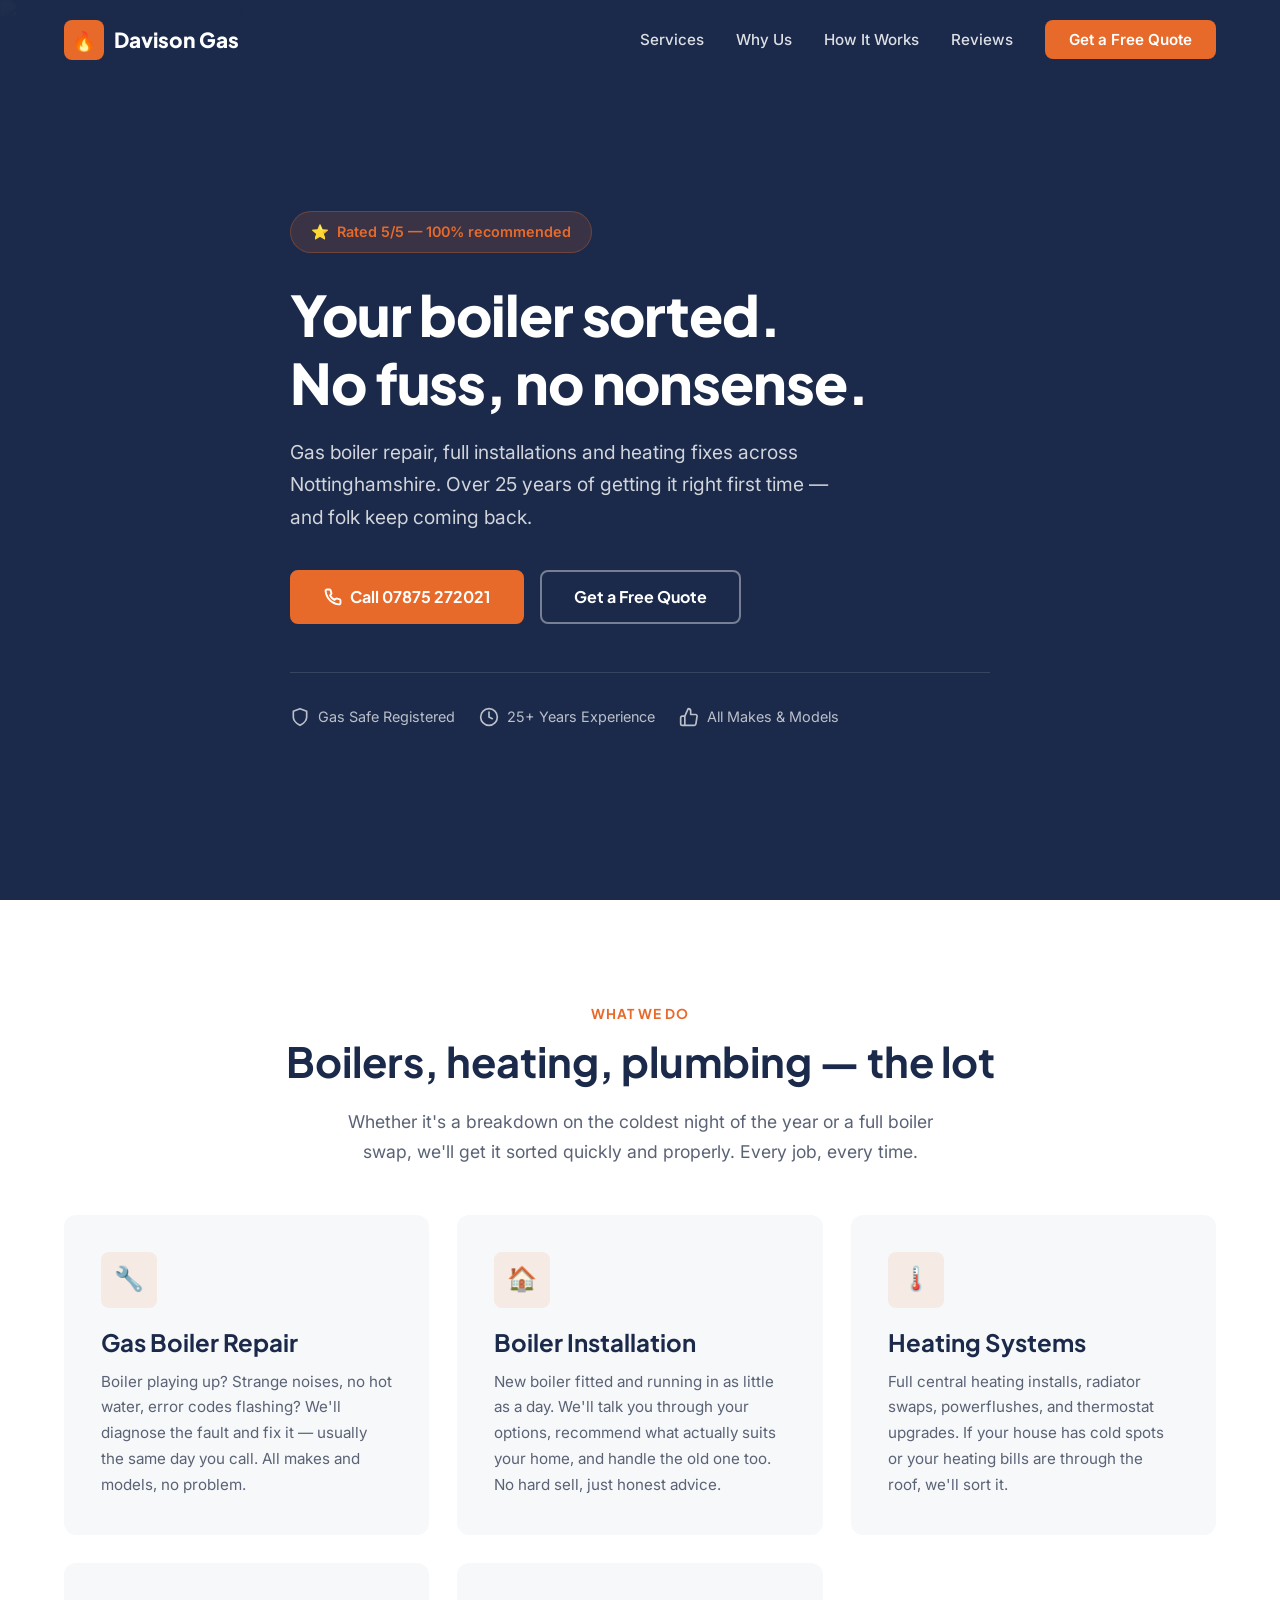
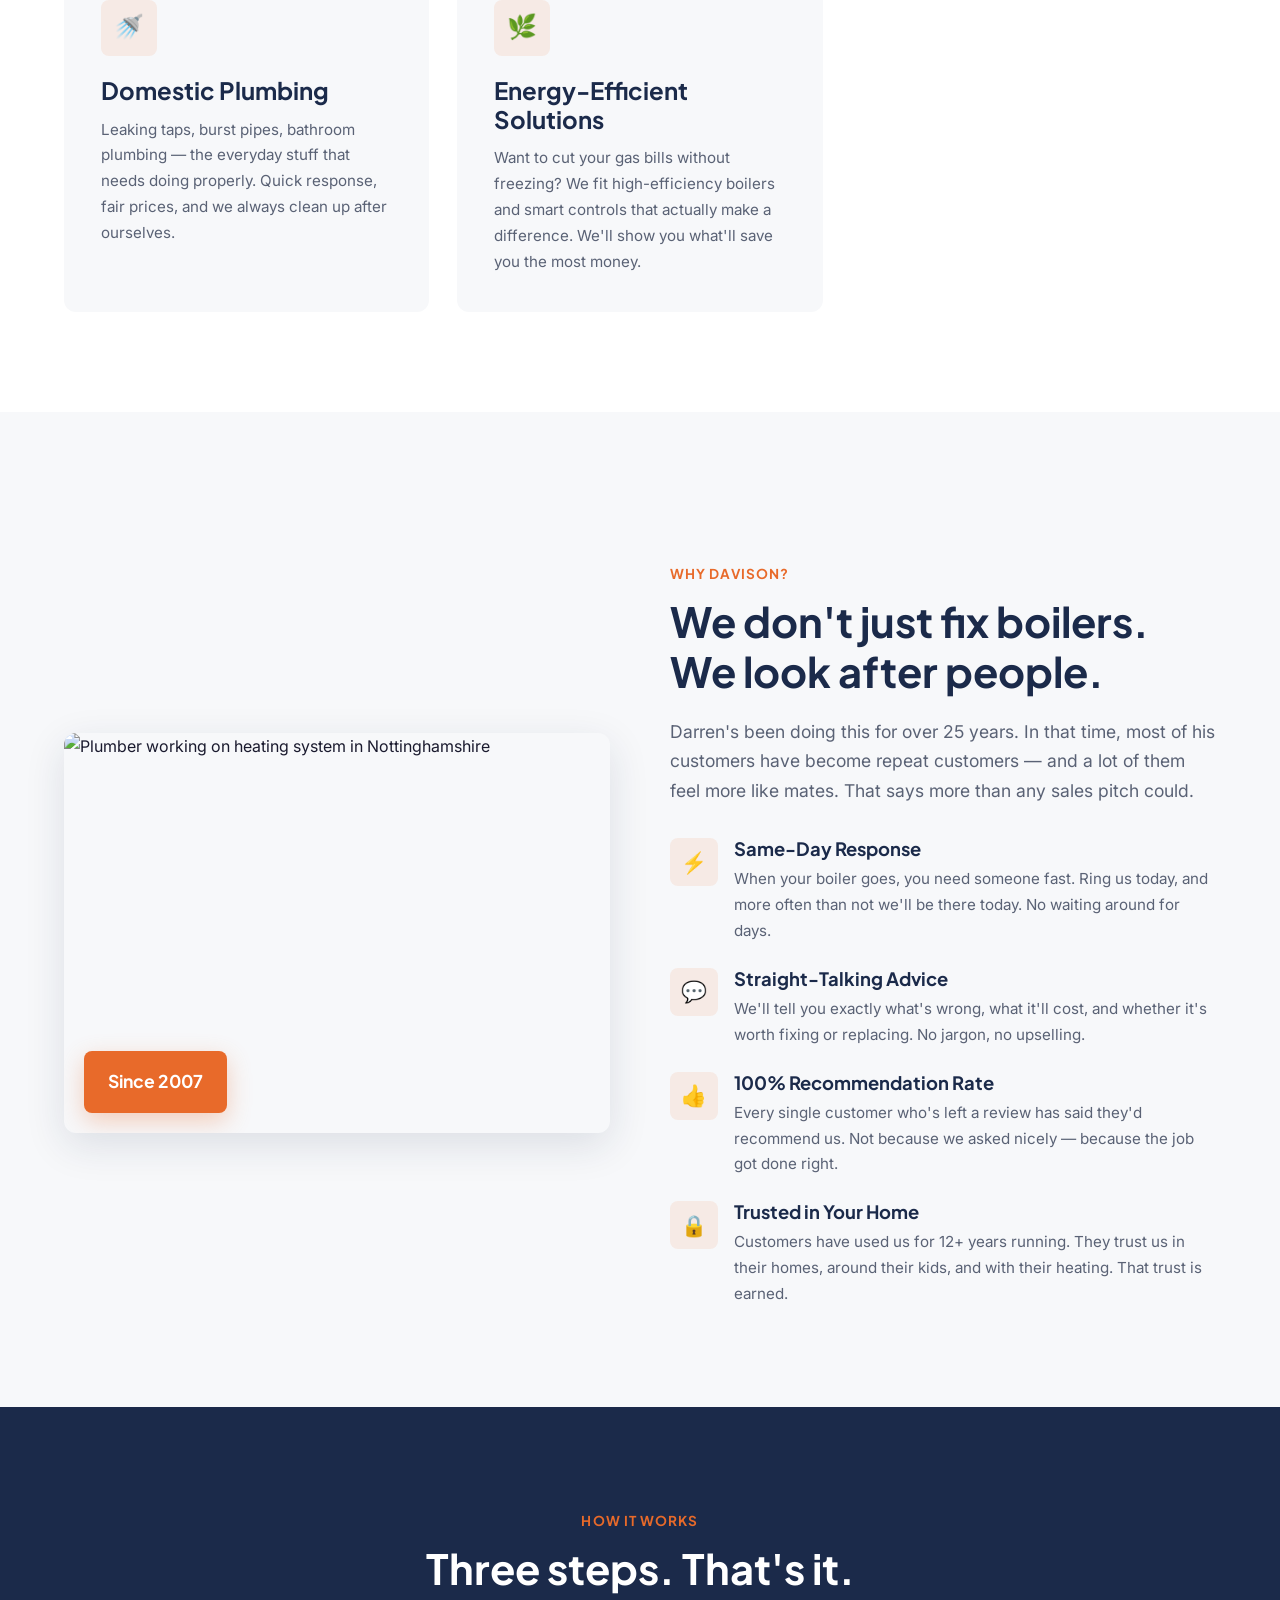
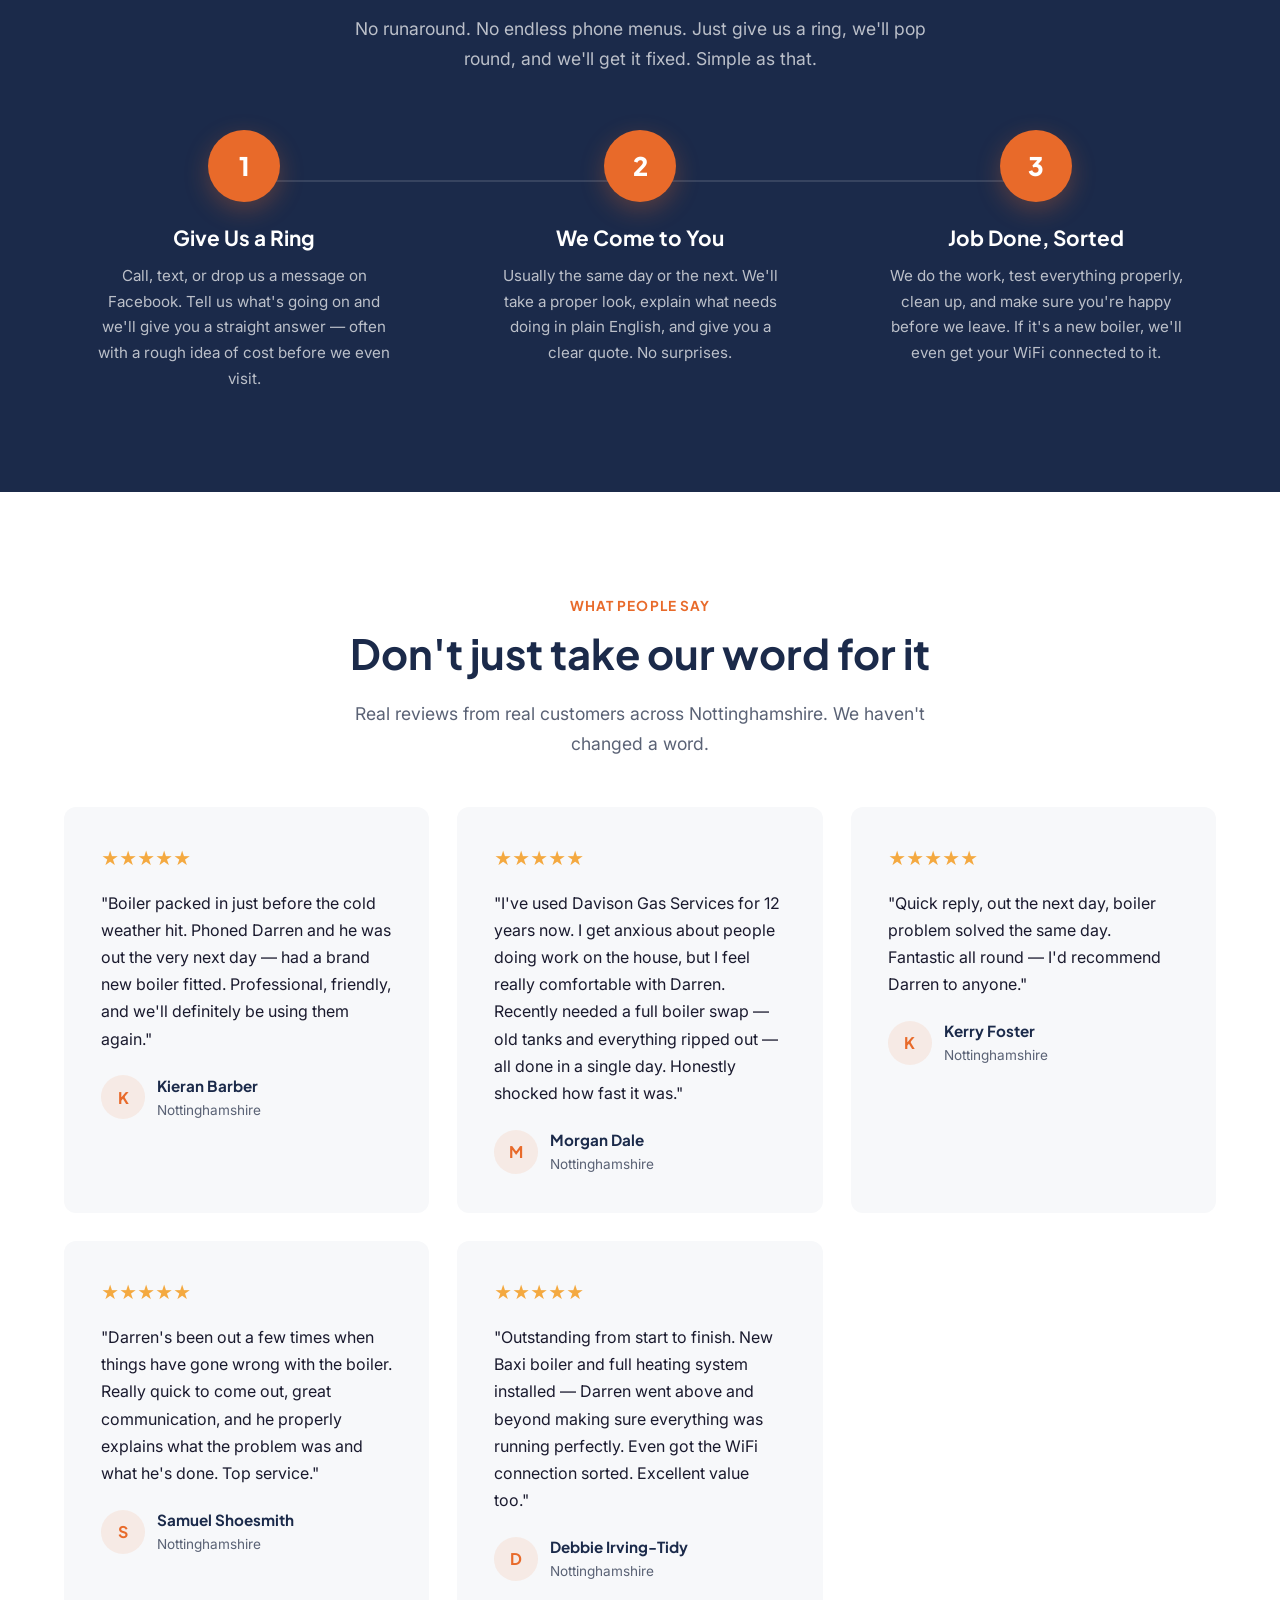
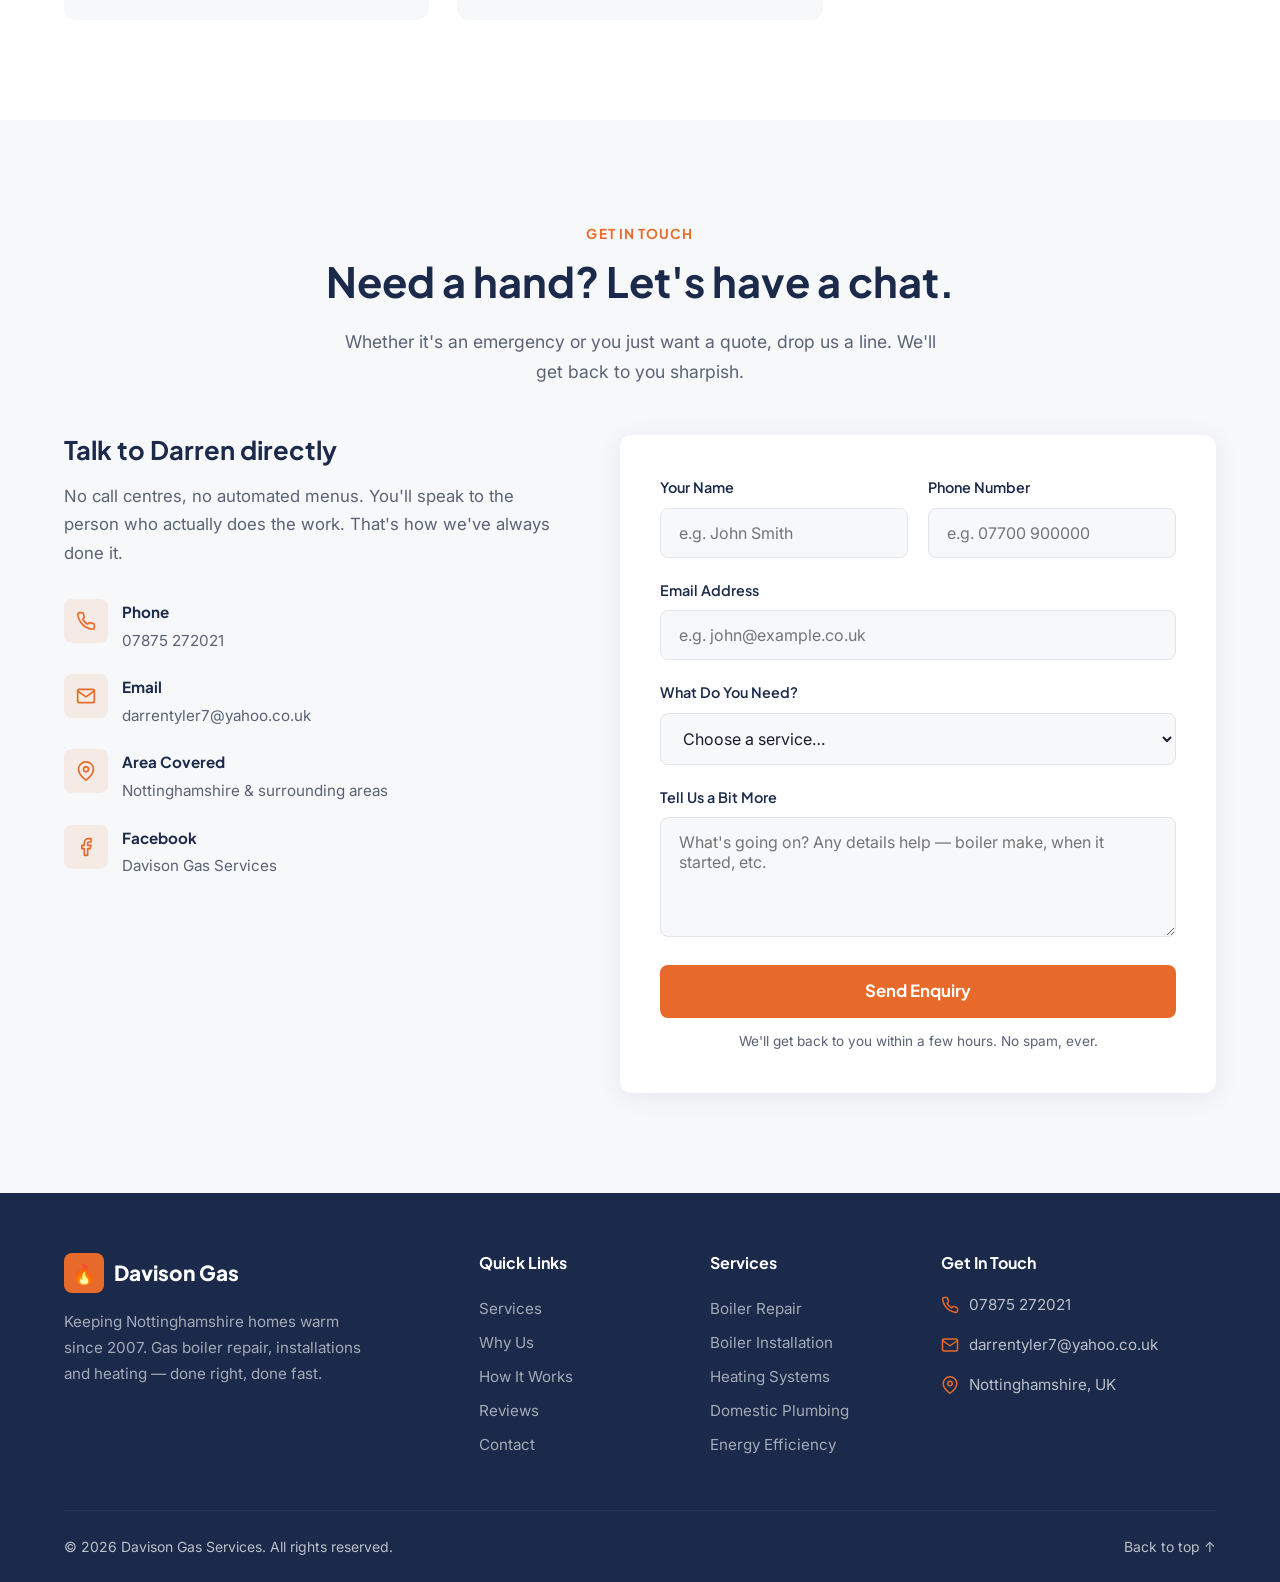
==== index.html @ 8ba23f7e "deploy" ====
<!--
  ========================================================================
  DAVISON GAS SERVICES — Complete Production-Ready Website
  ========================================================================

  COLOUR PALETTE:
  - Primary: #1B2A4A (deep navy) — conveys trust, reliability and professionalism
    for a gas/heating trade. Strong and serious without being corporate.
  - Accent: #E86A2A (warm orange) — evokes warmth/heat (perfect for a heating
    business), creates urgency on CTAs, and contrasts sharply against the navy.
  - Light BG: #F7F8FA (off-white) — softer than pure white, easier on the eyes.
  - Dark text: #1A1A2E — near-black for readability.
  - Card BG: #FFFFFF — clean white cards for content separation.
  - Muted text: #5A6275 — secondary copy, less visual weight.
  - Success green: #2ECC71 — form feedback.

  WHY: Trades businesses benefit from a dark, authoritative primary colour
  paired with a warm, energetic accent. Navy + orange is the strongest
  combination for gas/heating — it says "trustworthy and warm" at first glance.

  FONT PAIRING:
  - Headings: "Plus Jakarta Sans" (700, 800) — geometric, modern, confident.
    Feels premium without being stuffy. Great for a trades business that
    wants to punch above its weight visually.
  - Body: "Inter" (400, 500) — extremely readable at all sizes, clean and
    neutral. Perfect for body copy and UI text.

  WHY: Both are free Google Fonts. Jakarta Sans gives headings real presence
  and authority, while Inter keeps body text crisp and scannable on mobile.

  DESIGN DECISIONS:
  - Hero uses a full-viewport gradient overlay on an Unsplash image of a
    modern boiler/heating setup.
  - Testimonials use real reviews provided, lightly edited for length.
  - "How It Works" uses 3 numbered steps with icons.
  - Sticky header shrinks on scroll with backdrop blur.
  - All animations use Intersection Observer — zero dependencies.
  - Contact form uses Web3Forms.
  ========================================================================
-->
<!DOCTYPE html>
<html lang="en-GB">
<head>
    <meta charset="UTF-8">
    <meta name="viewport" content="width=device-width, initial-scale=1.0">
    <meta name="robots" content="index, follow">

    <!-- Primary SEO -->
    <title>Davison Gas Services | Boiler Repair & Installation Nottinghamshire</title>
    <meta name="description" content="Gas boiler repair, installation and heating services across Nottinghamshire. 25+ years experience, all makes and models. Call 07875 272021 for a free quote.">
    <link rel="canonical" href="https://www.davisongasservices.co.uk/">

    <!-- Open Graph -->
    <meta property="og:type" content="website">
    <meta property="og:title" content="Davison Gas Services | Boiler Repair & Installation Nottinghamshire">
    <meta property="og:description" content="Gas boiler repair, installation and heating services across Nottinghamshire. 25+ years experience, all makes and models. Call 07875 272021 for a free quote.">
    <meta property="og:url" content="https://www.davisongasservices.co.uk/">
    <meta property="og:image" content="https://www.davisongasservices.co.uk/og-image.jpg">
    <meta property="og:locale" content="en_GB">
    <meta property="og:site_name" content="Davison Gas Services">

    <!-- Preconnect to Google Fonts -->
    <link rel="preconnect" href="https://fonts.googleapis.com">
    <link rel="preconnect" href="https://fonts.gstatic.com" crossorigin>
    <link href="https://fonts.googleapis.com/css2?family=Inter:wght@400;500;600&family=Plus+Jakarta+Sans:wght@600;700;800&display=swap" rel="stylesheet">

    <!-- Schema: LocalBusiness JSON-LD -->
    <script type="application/ld+json">
    {
        "@context": "https://schema.org",
        "@type": "Plumber",
        "name": "Davison Gas Services",
        "description": "Gas boiler repair, boiler installation, heating systems, domestic plumbing and energy-efficient solutions across Nottinghamshire. Over 25 years experience.",
        "url": "https://www.davisongasservices.co.uk",
        "telephone": "+447875272021",
        "email": "darrentyler7@yahoo.co.uk",
        "image": "https://www.davisongasservices.co.uk/og-image.jpg",
        "foundingDate": "2007",
        "address": {
            "@type": "PostalAddress",
            "addressRegion": "Nottinghamshire",
            "addressCountry": "GB"
        },
        "geo": {
            "@type": "GeoCoordinates",
            "latitude": "53.0",
            "longitude": "-1.15"
        },
        "areaServed": {
            "@type": "AdministrativeArea",
            "name": "Nottinghamshire"
        },
        "sameAs": [
            "https://www.facebook.com/DavisonGasServices"
        ],
        "priceRange": "££",
        "aggregateRating": {
            "@type": "AggregateRating",
            "ratingValue": "5",
            "reviewCount": "10",
            "bestRating": "5",
            "worstRating": "1"
        },
        "openingHoursSpecification": {
            "@type": "OpeningHoursSpecification",
            "dayOfWeek": ["Monday","Tuesday","Wednesday","Thursday","Friday","Saturday"],
            "opens": "07:00",
            "closes": "19:00"
        },
        "hasOfferCatalog": {
            "@type": "OfferCatalog",
            "name": "Gas & Heating Services",
            "itemListElement": [
                {"@type": "Offer", "itemOffered": {"@type": "Service", "name": "Gas Boiler Repair"}},
                {"@type": "Offer", "itemOffered": {"@type": "Service", "name": "Boiler Installation"}},
                {"@type": "Offer", "itemOffered": {"@type": "Service", "name": "Heating Systems"}},
                {"@type": "Offer", "itemOffered": {"@type": "Service", "name": "Domestic Plumbing"}},
                {"@type": "Offer", "itemOffered": {"@type": "Service", "name": "Energy-Efficient Solutions"}}
            ]
        }
    }
    </script>

    <style>
        /* ========== CSS CUSTOM PROPERTIES ========== */
        :root {
            --clr-primary: #1B2A4A;
            --clr-primary-light: #243660;
            --clr-accent: #E86A2A;
            --clr-accent-hover: #D45A1A;
            --clr-accent-light: rgba(232, 106, 42, 0.1);
            --clr-bg: #F7F8FA;
            --clr-white: #FFFFFF;
            --clr-dark: #1A1A2E;
            --clr-muted: #5A6275;
            --clr-border: #E2E5EB;
            --clr-success: #2ECC71;

            --font-heading: 'Plus Jakarta Sans', sans-serif;
            --font-body: 'Inter', sans-serif;

            --max-width: 1200px;
            --header-height: 80px;
            --header-height-shrunk: 60px;
            --radius: 12px;
            --radius-sm: 8px;
            --shadow: 0 4px 24px rgba(27,42,74,0.08);
            --shadow-lg: 0 12px 40px rgba(27,42,74,0.12);
            --transition: 0.3s ease;
        }

        /* ========== RESET & BASE ========== */
        *, *::before, *::after { margin: 0; padding: 0; box-sizing: border-box; }

        html {
            scroll-behavior: smooth;
            -webkit-text-size-adjust: 100%;
        }

        body {
            font-family: var(--font-body);
            font-size: 16px;
            line-height: 1.7;
            color: var(--clr-dark);
            background: var(--clr-bg);
            overflow-x: hidden;
            -webkit-font-smoothing: antialiased;
        }

        img {
            max-width: 100%;
            height: auto;
            display: block;
        }

        a {
            color: inherit;
            text-decoration: none;
            transition: color var(--transition);
        }

        ul { list-style: none; }

        /* ========== TYPOGRAPHY ========== */
        h1, h2, h3, h4, h5, h6 {
            font-family: var(--font-heading);
            font-weight: 700;
            line-height: 1.2;
            color: var(--clr-primary);
        }

        h1 { font-size: clamp(2.2rem, 5vw, 3.5rem); font-weight: 800; }
        h2 { font-size: clamp(1.8rem, 4vw, 2.6rem); }
        h3 { font-size: clamp(1.2rem, 2.5vw, 1.5rem); }

        p { margin-bottom: 1rem; color: var(--clr-muted); }
        p:last-child { margin-bottom: 0; }

        /* ========== UTILITY ========== */
        .container {
            width: 100%;
            max-width: var(--max-width);
            margin: 0 auto;
            padding: 0 24px;
        }

        .section {
            padding: 100px 0;
        }

        .section-label {
            display: inline-block;
            font-family: var(--font-heading);
            font-size: 0.85rem;
            font-weight: 700;
            letter-spacing: 0.08em;
            text-transform: uppercase;
            color: var(--clr-accent);
            margin-bottom: 12px;
        }

        .section-title {
            margin-bottom: 20px;
        }

        .section-subtitle {
            font-size: 1.1rem;
            max-width: 600px;
            color: var(--clr-muted);
            line-height: 1.7;
        }

        .text-center { text-align: center; }
        .text-center .section-subtitle { margin: 0 auto; }

        .btn {
            display: inline-flex;
            align-items: center;
            justify-content: center;
            gap: 8px;
            font-family: var(--font-heading);
            font-size: 1rem;
            font-weight: 700;
            padding: 16px 32px;
            border: 2px solid transparent;
            border-radius: var(--radius-sm);
            cursor: pointer;
            transition: all var(--transition);
            text-decoration: none;
            line-height: 1;
        }

        .btn-primary {
            background: var(--clr-accent);
            color: var(--clr-white);
            border-color: var(--clr-accent);
        }

        .btn-primary:hover {
            background: var(--clr-accent-hover);
            border-color: var(--clr-accent-hover);
            transform: translateY(-2px);
            box-shadow: 0 8px 24px rgba(232,106,42,0.3);
        }

        .btn-secondary {
            background: transparent;
            color: var(--clr-white);
            border-color: rgba(255,255,255,0.4);
        }

        .btn-secondary:hover {
            background: var(--clr-white);
            color: var(--clr-primary);
            border-color: var(--clr-white);
            transform: translateY(-2px);
        }

        .btn-outline {
            background: transparent;
            color: var(--clr-accent);
            border-color: var(--clr-accent);
        }

        .btn-outline:hover {
            background: var(--clr-accent);
            color: var(--clr-white);
            transform: translateY(-2px);
        }

        /* ========== ANIMATIONS ========== */
        .reveal {
            opacity: 0;
            transform: translateY(30px);
            transition: opacity 0.7s ease, transform 0.7s ease;
        }

        .reveal.visible {
            opacity: 1;
            transform: translateY(0);
        }

        .reveal-delay-1 { transition-delay: 0.1s; }
        .reveal-delay-2 { transition-delay: 0.2s; }
        .reveal-delay-3 { transition-delay: 0.3s; }
        .reveal-delay-4 { transition-delay: 0.4s; }

        /* ========== HEADER ========== */
        .header {
            position: fixed;
            top: 0;
            left: 0;
            width: 100%;
            height: var(--header-height);
            z-index: 1000;
            transition: all var(--transition);
            background: transparent;
        }

        .header.scrolled {
            height: var(--header-height-shrunk);
            background: rgba(27, 42, 74, 0.95);
            backdrop-filter: blur(12px);
            -webkit-backdrop-filter: blur(12px);
            box-shadow: 0 2px 20px rgba(0,0,0,0.15);
        }

        .header-inner {
            display: flex;
            align-items: center;
            justify-content: space-between;
            height: 100%;
        }

        .logo {
            font-family: var(--font-heading);
            font-size: 1.3rem;
            font-weight: 800;
            color: var(--clr-white);
            display: flex;
            align-items: center;
            gap: 10px;
            z-index: 1001;
        }

        .logo-icon {
            width: 40px;
            height: 40px;
            background: var(--clr-accent);
            border-radius: var(--radius-sm);
            display: flex;
            align-items: center;
            justify-content: center;
            font-size: 1.2rem;
            transition: transform var(--transition);
        }

        .logo:hover .logo-icon {
            transform: rotate(-10deg);
        }

        .nav-links {
            display: flex;
            align-items: center;
            gap: 32px;
        }

        .nav-links a {
            font-family: var(--font-body);
            font-size: 0.95rem;
            font-weight: 500;
            color: rgba(255,255,255,0.85);
            position: relative;
            transition: color var(--transition);
        }

        .nav-links a::after {
            content: '';
            position: absolute;
            bottom: -4px;
            left: 0;
            width: 0;
            height: 2px;
            background: var(--clr-accent);
            transition: width var(--transition);
        }

        .nav-links a:hover {
            color: var(--clr-white);
        }

        .nav-links a:hover::after {
            width: 100%;
        }

        .nav-cta {
            padding: 10px 24px !important;
            background: var(--clr-accent);
            color: var(--clr-white) !important;
            border-radius: var(--radius-sm);
            font-weight: 600 !important;
        }

        .nav-cta::after { display: none !important; }

        .nav-cta:hover {
            background: var(--clr-accent-hover);
            transform: translateY(-1px);
        }

        /* Mobile menu toggle */
        .menu-toggle {
            display: none;
            flex-direction: column;
            gap: 5px;
            cursor: pointer;
            z-index: 1001;
            background: none;
            border: none;
            padding: 4px;
        }

        .menu-toggle span {
            width: 28px;
            height: 2.5px;
            background: var(--clr-white);
            border-radius: 2px;
            transition: all var(--transition);
        }

        .menu-toggle.active span:nth-child(1) {
            transform: rotate(45deg) translate(5px, 5px);
        }

        .menu-toggle.active span:nth-child(2) {
            opacity: 0;
        }

        .menu-toggle.active span:nth-child(3) {
            transform: rotate(-45deg) translate(5px, -5px);
        }

        /* ========== HERO ========== */
        .hero {
            position: relative;
            min-height: 100vh;
            display: flex;
            align-items: center;
            overflow: hidden;
            background: var(--clr-primary);
        }

        .hero-bg {
            position: absolute;
            inset: 0;
            z-index: 1;
        }

        .hero-bg img {
            width: 100%;
            height: 100%;
            object-fit: cover;
            opacity: 0.25;
        }

        .hero-overlay {
            position: absolute;
            inset: 0;
            background: linear-gradient(135deg, rgba(27,42,74,0.92) 0%, rgba(27,42,74,0.75) 100%);
            z-index: 2;
        }

        .hero-content {
            position: relative;
            z-index: 3;
            max-width: 700px;
            padding: 120px 0 80px;
        }

        .hero-badge {
            display: inline-flex;
            align-items: center;
            gap: 8px;
            background: rgba(232,106,42,0.15);
            border: 1px solid rgba(232,106,42,0.3);
            border-radius: 50px;
            padding: 8px 20px;
            margin-bottom: 28px;
            font-size: 0.9rem;
            font-weight: 600;
            color: var(--clr-accent);
        }

        .hero h1 {
            color: var(--clr-white);
            margin-bottom: 20px;
            letter-spacing: -0.02em;
        }

        .hero-sub {
            font-size: 1.2rem;
            color: rgba(255,255,255,0.8);
            line-height: 1.7;
            margin-bottom: 36px;
            max-width: 560px;
        }

        .hero-ctas {
            display: flex;
            gap: 16px;
            flex-wrap: wrap;
        }

        .hero-trust {
            display: flex;
            align-items: center;
            gap: 24px;
            margin-top: 48px;
            padding-top: 32px;
            border-top: 1px solid rgba(255,255,255,0.12);
        }

        .trust-item {
            display: flex;
            align-items: center;
            gap: 8px;
            font-size: 0.9rem;
            color: rgba(255,255,255,0.7);
        }

        .trust-item svg {
            width: 20px;
            height: 20px;
            flex-shrink: 0;
        }

        /* ========== SERVICES ========== */
        .services {
            background: var(--clr-white);
        }

        .services-grid {
            display: grid;
            grid-template-columns: repeat(auto-fit, minmax(320px, 1fr));
            gap: 28px;
            margin-top: 48px;
        }

        .service-card {
            background: var(--clr-bg);
            border-radius: var(--radius);
            padding: 36px;
            transition: all var(--transition);
            border: 1px solid transparent;
            position: relative;
            overflow: hidden;
        }

        .service-card::before {
            content: '';
            position: absolute;
            top: 0;
            left: 0;
            width: 100%;
            height: 3px;
            background: var(--clr-accent);
            transform: scaleX(0);
            transform-origin: left;
            transition: transform var(--transition);
        }

        .service-card:hover {
            border-color: var(--clr-border);
            transform: translateY(-4px);
            box-shadow: var(--shadow-lg);
        }

        .service-card:hover::before {
            transform: scaleX(1);
        }

        .service-icon {
            width: 56px;
            height: 56px;
            background: var(--clr-accent-light);
            border-radius: var(--radius-sm);
            display: flex;
            align-items: center;
            justify-content: center;
            margin-bottom: 20px;
            font-size: 1.5rem;
        }

        .service-card h3 {
            margin-bottom: 12px;
        }

        .service-card p {
            font-size: 0.95rem;
        }

        /* ========== WHY CHOOSE US ========== */
        .why-us {
            background: var(--clr-bg);
        }

        .why-grid {
            display: grid;
            grid-template-columns: 1fr 1fr;
            gap: 60px;
            align-items: center;
            margin-top: 48px;
        }

        .why-image {
            border-radius: var(--radius);
            overflow: hidden;
            box-shadow: var(--shadow-lg);
            position: relative;
        }

        .why-image img {
            width: 100%;
            height: 400px;
            object-fit: cover;
        }

        .why-image-badge {
            position: absolute;
            bottom: 20px;
            left: 20px;
            background: var(--clr-accent);
            color: var(--clr-white);
            font-family: var(--font-heading);
            font-weight: 700;
            padding: 16px 24px;
            border-radius: var(--radius-sm);
            font-size: 1.1rem;
            box-shadow: 0 8px 24px rgba(232,106,42,0.3);
        }

        .why-list {
            display: flex;
            flex-direction: column;
            gap: 24px;
        }

        .why-item {
            display: flex;
            gap: 16px;
        }

        .why-item-icon {
            width: 48px;
            height: 48px;
            min-width: 48px;
            background: var(--clr-accent-light);
            border-radius: var(--radius-sm);
            display: flex;
            align-items: center;
            justify-content: center;
            color: var(--clr-accent);
            font-size: 1.3rem;
        }

        .why-item h3 {
            margin-bottom: 6px;
            font-size: 1.15rem;
        }

        .why-item p {
            font-size: 0.95rem;
        }

        /* ========== HOW IT WORKS ========== */
        .how-it-works {
            background: var(--clr-primary);
            color: var(--clr-white);
        }

        .how-it-works .section-label { color: var(--clr-accent); }
        .how-it-works .section-title { color: var(--clr-white); }
        .how-it-works .section-subtitle { color: rgba(255,255,255,0.7); }

        .steps-grid {
            display: grid;
            grid-template-columns: repeat(3, 1fr);
            gap: 36px;
            margin-top: 56px;
            position: relative;
        }

        .steps-grid::before {
            content: '';
            position: absolute;
            top: 50px;
            left: 15%;
            width: 70%;
            height: 2px;
            background: rgba(255,255,255,0.12);
        }

        .step-card {
            text-align: center;
            position: relative;
            z-index: 1;
        }

        .step-number {
            width: 72px;
            height: 72px;
            background: var(--clr-accent);
            border-radius: 50%;
            display: flex;
            align-items: center;
            justify-content: center;
            font-family: var(--font-heading);
            font-size: 1.6rem;
            font-weight: 800;
            color: var(--clr-white);
            margin: 0 auto 24px;
            box-shadow: 0 8px 24px rgba(232,106,42,0.3);
        }

        .step-card h3 {
            color: var(--clr-white);
            margin-bottom: 12px;
            font-size: 1.3rem;
        }

        .step-card p {
            color: rgba(255,255,255,0.7);
            font-size: 0.95rem;
            max-width: 300px;
            margin: 0 auto;
        }

        /* ========== TESTIMONIALS ========== */
        .testimonials {
            background: var(--clr-white);
        }

        .testimonials-grid {
            display: grid;
            grid-template-columns: repeat(auto-fit, minmax(340px, 1fr));
            gap: 28px;
            margin-top: 48px;
        }

        .testimonial-card {
            background: var(--clr-bg);
            border-radius: var(--radius);
            padding: 36px;
            position: relative;
            transition: all var(--transition);
            border: 1px solid transparent;
        }

        .testimonial-card:hover {
            border-color: var(--clr-border);
            transform: translateY(-4px);
            box-shadow: var(--shadow);
        }

        .testimonial-stars {
            display: flex;
            gap: 2px;
            margin-bottom: 16px;
            color: #F4A940;
            font-size: 1.1rem;
        }

        .testimonial-card blockquote {
            font-size: 1rem;
            line-height: 1.7;
            color: var(--clr-dark);
            margin-bottom: 20px;
            font-style: normal;
        }

        .testimonial-author {
            display: flex;
            align-items: center;
            gap: 12px;
        }

        .testimonial-avatar {
            width: 44px;
            height: 44px;
            background: var(--clr-accent-light);
            border-radius: 50%;
            display: flex;
            align-items: center;
            justify-content: center;
            font-family: var(--font-heading);
            font-weight: 700;
            color: var(--clr-accent);
            font-size: 1rem;
        }

        .testimonial-name {
            font-family: var(--font-heading);
            font-weight: 700;
            color: var(--clr-primary);
            font-size: 0.95rem;
        }

        .testimonial-location {
            font-size: 0.85rem;
            color: var(--clr-muted);
        }

        /* ========== CONTACT ========== */
        .contact {
            background: var(--clr-bg);
        }

        .contact-grid {
            display: grid;
            grid-template-columns: 1fr 1.2fr;
            gap: 60px;
            margin-top: 48px;
        }

        .contact-info h3 {
            margin-bottom: 16px;
            font-size: 1.6rem;
        }

        .contact-info > p {
            margin-bottom: 32px;
            font-size: 1.05rem;
        }

        .contact-details {
            display: flex;
            flex-direction: column;
            gap: 20px;
        }

        .contact-detail {
            display: flex;
            align-items: flex-start;
            gap: 14px;
        }

        .contact-detail-icon {
            width: 44px;
            height: 44px;
            min-width: 44px;
            background: var(--clr-accent-light);
            border-radius: var(--radius-sm);
            display: flex;
            align-items: center;
            justify-content: center;
            color: var(--clr-accent);
        }

        .contact-detail strong {
            display: block;
            font-family: var(--font-heading);
            font-weight: 700;
            color: var(--clr-primary);
            margin-bottom: 2px;
            font-size: 0.95rem;
        }

        .contact-detail span,
        .contact-detail a {
            font-size: 0.95rem;
            color: var(--clr-muted);
        }

        .contact-detail a:hover {
            color: var(--clr-accent);
        }

        .contact-form-wrap {
            background: var(--clr-white);
            border-radius: var(--radius);
            padding: 40px;
            box-shadow: var(--shadow);
        }

        .form-group {
            margin-bottom: 20px;
        }

        .form-group label {
            display: block;
            font-family: var(--font-heading);
            font-size: 0.9rem;
            font-weight: 600;
            color: var(--clr-primary);
            margin-bottom: 8px;
        }

        .form-group input,
        .form-group select,
        .form-group textarea {
            width: 100%;
            padding: 14px 18px;
            border: 1.5px solid var(--clr-border);
            border-radius: var(--radius-sm);
            font-family: var(--font-body);
            font-size: 1rem;
            color: var(--clr-dark);
            background: var(--clr-bg);
            transition: border-color var(--transition), box-shadow var(--transition);
            outline: none;
        }

        .form-group input:focus,
        .form-group select:focus,
        .form-group textarea:focus {
            border-color: var(--clr-accent);
            box-shadow: 0 0 0 3px rgba(232,106,42,0.12);
        }

        .form-group textarea {
            resize: vertical;
            min-height: 120px;
        }

        .form-row {
            display: grid;
            grid-template-columns: 1fr 1fr;
            gap: 20px;
        }

        .form-submit {
            width: 100%;
            padding: 16px;
            font-size: 1.05rem;
        }

        .form-note {
            text-align: center;
            font-size: 0.85rem;
            color: var(--clr-muted);
            margin-top: 12px;
        }

        /* ========== FOOTER ========== */
        .footer {
            background: var(--clr-primary);
            color: rgba(255,255,255,0.7);
            padding: 60px 0 0;
        }

        .footer-grid {
            display: grid;
            grid-template-columns: 2fr 1fr 1fr 1.5fr;
            gap: 48px;
        }

        .footer-brand .logo {
            margin-bottom: 16px;
        }

        .footer-brand p {
            color: rgba(255,255,255,0.6);
            font-size: 0.95rem;
            max-width: 300px;
        }

        .footer h4 {
            font-family: var(--font-heading);
            font-size: 1rem;
            font-weight: 700;
            color: var(--clr-white);
            margin-bottom: 20px;
        }

        .footer-links a {
            display: block;
            font-size: 0.95rem;
            color: rgba(255,255,255,0.6);
            padding: 4px 0;
            transition: color var(--transition), padding-left var(--transition);
        }

        .footer-links a:hover {
            color: var(--clr-accent);
            padding-left: 6px;
        }

        .footer-contact-item {
            display: flex;
            align-items: center;
            gap: 10px;
            margin-bottom: 14px;
            font-size: 0.95rem;
        }

        .footer-contact-item svg {
            width: 18px;
            height: 18px;
            flex-shrink: 0;
            color: var(--clr-accent);
        }

        .footer-contact-item a:hover {
            color: var(--clr-accent);
        }

        .footer-bottom {
            border-top: 1px solid rgba(255,255,255,0.08);
            margin-top: 48px;
            padding: 24px 0;
            display: flex;
            justify-content: space-between;
            align-items: center;
            font-size: 0.875rem;
        }

        .footer-bottom a:hover {
            color: var(--clr-accent);
        }

        /* ========== RESPONSIVE ========== */
        @media (max-width: 1024px) {
            .why-grid {
                grid-template-columns: 1fr;
                gap: 40px;
            }

            .why-image img {
                height: 300px;
            }

            .contact-grid {
                grid-template-columns: 1fr;
                gap: 40px;
            }

            .footer-grid {
                grid-template-columns: 1fr 1fr;
                gap: 36px;
            }
        }

        @media (max-width: 768px) {
            .section {
                padding: 72px 0;
            }

            .nav-links {
                position: fixed;
                top: 0;
                right: -100%;
                width: 80%;
                max-width: 360px;
                height: 100vh;
                background: var(--clr-primary);
                flex-direction: column;
                justify-content: center;
                gap: 28px;
                padding: 40px;
                transition: right var(--transition);
                box-shadow: -8px 0 30px rgba(0,0,0,0.3);
            }

            .nav-links.active {
                right: 0;
            }

            .nav-links a {
                font-size: 1.15rem;
            }

            .menu-toggle {
                display: flex;
            }

            .hero-content {
                padding: 100px 0 60px;
            }

            .steps-grid {
                grid-template-columns: 1fr;
                gap: 40px;
            }

            .steps-grid::before {
                display: none;
            }

            .testimonials-grid {
                grid-template-columns: 1fr;
            }

            .services-grid {
                grid-template-columns: 1fr;
            }

            .form-row {
                grid-template-columns: 1fr;
            }

            .hero-trust {
                flex-direction: column;
                align-items: flex-start;
                gap: 12px;
            }

            .footer-grid {
                grid-template-columns: 1fr;
                gap: 32px;
            }

            .footer-bottom {
                flex-direction: column;
                gap: 8px;
                text-align: center;
            }
        }

        @media (max-width: 480px) {
            .container {
                padding: 0 16px;
            }

            .hero-ctas {
                flex-direction: column;
            }

            .hero-ctas .btn {
                width: 100%;
            }

            .contact-form-wrap {
                padding: 28px 20px;
            }
        }

        /* Mobile nav overlay */
        .nav-overlay {
            display: none;
            position: fixed;
            inset: 0;
            background: rgba(0,0,0,0.5);
            z-index: 999;
        }

        .nav-overlay.active {
            display: block;
        }
    </style>
</head>
<body>

<!-- ========== HEADER ========== -->
<header class="header" id="header">
    <div class="container header-inner">
        <a href="#" class="logo" aria-label="Davison Gas Services home">
            <span class="logo-icon">🔥</span>
            Davison Gas
        </a>
        <nav>
            <ul class="nav-links" id="navLinks">
                <li><a href="#services">Services</a></li>
                <li><a href="#why-us">Why Us</a></li>
                <li><a href="#how-it-works">How It Works</a></li>
                <li><a href="#testimonials">Reviews</a></li>
                <li><a href="#contact" class="nav-cta">Get a Free Quote</a></li>
            </ul>
        </nav>
        <button class="menu-toggle" id="menuToggle" aria-label="Toggle navigation menu" aria-expanded="false">
            <span></span>
            <span></span>
            <span></span>
        </button>
    </div>
    <div class="nav-overlay" id="navOverlay"></div>
</header>

<!-- ========== HERO ========== -->
<section class="hero" id="hero">
    <div class="hero-bg">
        <img src="https://images.unsplash.com/photo-1585771724684-38269d6639fd?auto=format&fit=crop&w=1920&q=80" alt="Modern boiler installation in a Nottinghamshire home" loading="eager" width="1920" height="1080">
    </div>
    <div class="hero-overlay"></div>
    <div class="container hero-content">
        <div class="hero-badge reveal">
            <span>⭐</span> Rated 5/5 — 100% recommended
        </div>
        <h1 class="reveal reveal-delay-1">Your boiler sorted.<br>No fuss, no nonsense.</h1>
        <p class="hero-sub reveal reveal-delay-2">Gas boiler repair, full installations and heating fixes across Nottinghamshire. Over 25 years of getting it right first time — and folk keep coming back.</p>
        <div class="hero-ctas reveal reveal-delay-3">
            <a href="tel:07875272021" class="btn btn-primary">
                <svg width="18" height="18" viewBox="0 0 24 24" fill="none" stroke="currentColor" stroke-width="2.5" stroke-linecap="round" stroke-linejoin="round"><path d="M22 16.92v3a2 2 0 0 1-2.18 2 19.79 19.79 0 0 1-8.63-3.07 19.5 19.5 0 0 1-6-6 19.79 19.79 0 0 1-3.07-8.67A2 2 0 0 1 4.11 2h3a2 2 0 0 1 2 1.72 12.84 12.84 0 0 0 .7 2.81 2 2 0 0 1-.45 2.11L8.09 9.91a16 16 0 0 0 6 6l1.27-1.27a2 2 0 0 1 2.11-.45 12.84 12.84 0 0 0 2.81.7A2 2 0 0 1 22 16.92z"/></svg>
                Call 07875 272021
            </a>
            <a href="#contact" class="btn btn-secondary">Get a Free Quote</a>
        </div>
        <div class="hero-trust reveal reveal-delay-4">
            <div class="trust-item">
                <svg viewBox="0 0 24 24" fill="none" stroke="currentColor" stroke-width="2" stroke-linecap="round" stroke-linejoin="round"><path d="M12 22s8-4 8-10V5l-8-3-8 3v7c0 6 8 10 8 10z"/></svg>
                Gas Safe Registered
            </div>
            <div class="trust-item">
                <svg viewBox="0 0 24 24" fill="none" stroke="currentColor" stroke-width="2" stroke-linecap="round" stroke-linejoin="round"><circle cx="12" cy="12" r="10"/><polyline points="12 6 12 12 16 14"/></svg>
                25+ Years Experience
            </div>
            <div class="trust-item">
                <svg viewBox="0 0 24 24" fill="none" stroke="currentColor" stroke-width="2" stroke-linecap="round" stroke-linejoin="round"><path d="M14 9V5a3 3 0 0 0-3-3l-4 9v11h11.28a2 2 0 0 0 2-1.7l1.38-9a2 2 0 0 0-2-2.3zM7 22H4a2 2 0 0 1-2-2v-7a2 2 0 0 1 2-2h3"/></svg>
                All Makes &amp; Models
            </div>
        </div>
    </div>
</section>

<!-- ========== SERVICES ========== -->
<section class="section services" id="services">
    <div class="container">
        <div class="text-center">
            <span class="section-label reveal">What We Do</span>
            <h2 class="section-title reveal reveal-delay-1">Boilers, heating, plumbing — the lot</h2>
            <p class="section-subtitle reveal reveal-delay-2">Whether it's a breakdown on the coldest night of the year or a full boiler swap, we'll get it sorted quickly and properly. Every job, every time.</p>
        </div>
        <div class="services-grid">
            <!-- Boiler Repair -->
            <div class="service-card reveal">
                <div class="service-icon">🔧</div>
                <h3>Gas Boiler Repair</h3>
                <p>Boiler playing up? Strange noises, no hot water, error codes flashing? We'll diagnose the fault and fix it — usually the same day you call. All makes and models, no problem.</p>
            </div>
            <!-- Boiler Installation -->
            <div class="service-card reveal reveal-delay-1">
                <div class="service-icon">🏠</div>
                <h3>Boiler Installation</h3>
                <p>New boiler fitted and running in as little as a day. We'll talk you through your options, recommend what actually suits your home, and handle the old one too. No hard sell, just honest advice.</p>
            </div>
            <!-- Heating Systems -->
            <div class="service-card reveal reveal-delay-2">
                <div class="service-icon">🌡️</div>
                <h3>Heating Systems</h3>
                <p>Full central heating installs, radiator swaps, powerflushes, and thermostat upgrades. If your house has cold spots or your heating bills are through the roof, we'll sort it.</p>
            </div>
            <!-- Domestic Plumbing -->
            <div class="service-card reveal reveal-delay-3">
                <div class="service-icon">🚿</div>
                <h3>Domestic Plumbing</h3>
                <p>Leaking taps, burst pipes, bathroom plumbing — the everyday stuff that needs doing properly. Quick response, fair prices, and we always clean up after ourselves.</p>
            </div>
            <!-- Energy Efficiency -->
            <div class="service-card reveal reveal-delay-4">
                <div class="service-icon">🌿</div>
                <h3>Energy-Efficient Solutions</h3>
                <p>Want to cut your gas bills without freezing? We fit high-efficiency boilers and smart controls that actually make a difference. We'll show you what'll save you the most money.</p>
            </div>
        </div>
    </div>
</section>

<!-- ========== WHY CHOOSE US ========== -->
<section class="section why-us" id="why-us">
    <div class="container">
        <div class="why-grid">
            <div class="why-image reveal">
                <img src="https://images.unsplash.com/photo-1504328345606-18bbc8c9d7d1?auto=format&fit=crop&w=800&q=80" alt="Plumber working on heating system in Nottinghamshire" loading="lazy" width="800" height="533">
                <div class="why-image-badge">Since 2007</div>
            </div>
            <div>
                <span class="section-label reveal">Why Davison?</span>
                <h2 class="section-title reveal reveal-delay-1">We don't just fix boilers. We look after people.</h2>
                <p class="section-subtitle reveal reveal-delay-2" style="margin-bottom: 32px;">Darren's been doing this for over 25 years. In that time, most of his customers have become repeat customers — and a lot of them feel more like mates. That says more than any sales pitch could.</p>
                <div class="why-list">
                    <div class="why-item reveal">
                        <div class="why-item-icon">⚡</div>
                        <div>
                            <h3>Same-Day Response</h3>
                            <p>When your boiler goes, you need someone fast. Ring us today, and more often than not we'll be there today. No waiting around for days.</p>
                        </div>
                    </div>
                    <div class="why-item reveal reveal-delay-1">
                        <div class="why-item-icon">💬</div>
                        <div>
                            <h3>Straight-Talking Advice</h3>
                            <p>We'll tell you exactly what's wrong, what it'll cost, and whether it's worth fixing or replacing. No jargon, no upselling.</p>
                        </div>
                    </div>
                    <div class="why-item reveal reveal-delay-2">
                        <div class="why-item-icon">👍</div>
                        <div>
                            <h3>100% Recommendation Rate</h3>
                            <p>Every single customer who's left a review has said they'd recommend us. Not because we asked nicely — because the job got done right.</p>
                        </div>
                    </div>
                    <div class="why-item reveal reveal-delay-3">
                        <div class="why-item-icon">🔒</div>
                        <div>
                            <h3>Trusted in Your Home</h3>
                            <p>Customers have used us for 12+ years running. They trust us in their homes, around their kids, and with their heating. That trust is earned.</p>
                        </div>
                    </div>
                </div>
            </div>
        </div>
    </div>
</section>

<!-- ========== HOW IT WORKS ========== -->
<section class="section how-it-works" id="how-it-works">
    <div class="container text-center">
        <span class="section-label reveal">How It Works</span>
        <h2 class="section-title reveal reveal-delay-1">Three steps. That's it.</h2>
        <p class="section-subtitle reveal reveal-delay-2">No runaround. No endless phone menus. Just give us a ring, we'll pop round, and we'll get it fixed. Simple as that.</p>
        <div class="steps-grid">
            <div class="step-card reveal">
                <div class="step-number">1</div>
                <h3>Give Us a Ring</h3>
                <p>Call, text, or drop us a message on Facebook. Tell us what's going on and we'll give you a straight answer — often with a rough idea of cost before we even visit.</p>
            </div>
            <div class="step-card reveal reveal-delay-1">
                <div class="step-number">2</div>
                <h3>We Come to You</h3>
                <p>Usually the same day or the next. We'll take a proper look, explain what needs doing in plain English, and give you a clear quote. No surprises.</p>
            </div>
            <div class="step-card reveal reveal-delay-2">
                <div class="step-number">3</div>
                <h3>Job Done, Sorted</h3>
                <p>We do the work, test everything properly, clean up, and make sure you're happy before we leave. If it's a new boiler, we'll even get your WiFi connected to it.</p>
            </div>
        </div>
    </div>
</section>

<!-- ========== TESTIMONIALS ========== -->
<section class="section testimonials" id="testimonials">
    <div class="container">
        <div class="text-center">
            <span class="section-label reveal">What People Say</span>
            <h2 class="section-title reveal reveal-delay-1">Don't just take our word for it</h2>
            <p class="section-subtitle reveal reveal-delay-2">Real reviews from real customers across Nottinghamshire. We haven't changed a word.</p>
        </div>
        <div class="testimonials-grid">
            <!-- Review 1 -->
            <div class="testimonial-card reveal">
                <div class="testimonial-stars">★★★★★</div>
                <blockquote>"Boiler packed in just before the cold weather hit. Phoned Darren and he was out the very next day — had a brand new boiler fitted. Professional, friendly, and we'll definitely be using them again."</blockquote>
                <div class="testimonial-author">
                    <div class="testimonial-avatar">K</div>
                    <div>
                        <div class="testimonial-name">Kieran Barber</div>
                        <div class="testimonial-location">Nottinghamshire</div>
                    </div>
                </div>
            </div>
            <!-- Review 2 -->
            <div class="testimonial-card reveal reveal-delay-1">
                <div class="testimonial-stars">★★★★★</div>
                <blockquote>"I've used Davison Gas Services for 12 years now. I get anxious about people doing work on the house, but I feel really comfortable with Darren. Recently needed a full boiler swap — old tanks and everything ripped out — all done in a single day. Honestly shocked how fast it was."</blockquote>
                <div class="testimonial-author">
                    <div class="testimonial-avatar">M</div>
                    <div>
                        <div class="testimonial-name">Morgan Dale</div>
                        <div class="testimonial-location">Nottinghamshire</div>
                    </div>
                </div>
            </div>
            <!-- Review 3 -->
            <div class="testimonial-card reveal reveal-delay-2">
                <div class="testimonial-stars">★★★★★</div>
                <blockquote>"Quick reply, out the next day, boiler problem solved the same day. Fantastic all round — I'd recommend Darren to anyone."</blockquote>
                <div class="testimonial-author">
                    <div class="testimonial-avatar">K</div>
                    <div>
                        <div class="testimonial-name">Kerry Foster</div>
                        <div class="testimonial-location">Nottinghamshire</div>
                    </div>
                </div>
            </div>
            <!-- Review 4 -->
            <div class="testimonial-card reveal reveal-delay-1">
                <div class="testimonial-stars">★★★★★</div>
                <blockquote>"Darren's been out a few times when things have gone wrong with the boiler. Really quick to come out, great communication, and he properly explains what the problem was and what he's done. Top service."</blockquote>
                <div class="testimonial-author">
                    <div class="testimonial-avatar">S</div>
                    <div>
                        <div class="testimonial-name">Samuel Shoesmith</div>
                        <div class="testimonial-location">Nottinghamshire</div>
                    </div>
                </div>
            </div>
            <!-- Review 5 -->
            <div class="testimonial-card reveal reveal-delay-2">
                <div class="testimonial-stars">★★★★★</div>
                <blockquote>"Outstanding from start to finish. New Baxi boiler and full heating system installed — Darren went above and beyond making sure everything was running perfectly. Even got the WiFi connection sorted. Excellent value too."</blockquote>
                <div class="testimonial-author">
                    <div class="testimonial-avatar">D</div>
                    <div>
                        <div class="testimonial-name">Debbie Irving-Tidy</div>
                        <div class="testimonial-location">Nottinghamshire</div>
                    </div>
                </div>
            </div>
        </div>
    </div>
</section>

<!-- ========== CONTACT ========== -->
<section class="section contact" id="contact">
    <div class="container">
        <div class="text-center">
            <span class="section-label reveal">Get In Touch</span>
            <h2 class="section-title reveal reveal-delay-1">Need a hand? Let's have a chat.</h2>
            <p class="section-subtitle reveal reveal-delay-2">Whether it's an emergency or you just want a quote, drop us a line. We'll get back to you sharpish.</p>
        </div>
        <div class="contact-grid" style="margin-top: 48px;">
            <div class="contact-info reveal">
                <h3>Talk to Darren directly</h3>
                <p>No call centres, no automated menus. You'll speak to the person who actually does the work. That's how we've always done it.</p>
                <div class="contact-details">
                    <div class="contact-detail">
                        <div class="contact-detail-icon">
                            <svg width="20" height="20" viewBox="0 0 24 24" fill="none" stroke="currentColor" stroke-width="2" stroke-linecap="round" stroke-linejoin="round"><path d="M22 16.92v3a2 2 0 0 1-2.18 2 19.79 19.79 0 0 1-8.63-3.07 19.5 19.5 0 0 1-6-6 19.79 19.79 0 0 1-3.07-8.67A2 2 0 0 1 4.11 2h3a2 2 0 0 1 2 1.72c.127.96.361 1.903.7 2.81a2 2 0 0 1-.45 2.11L8.09 9.91a16 16 0 0 0 6 6l1.27-1.27a2 2 0 0 1 2.11-.45c.907.339 1.85.573 2.81.7A2 2 0 0 1 22 16.92z"/></svg>
                        </div>
                        <div>
                            <strong>Phone</strong>
                            <a href="tel:07875272021">07875 272021</a>
                        </div>
                    </div>
                    <div class="contact-detail">
                        <div class="contact-detail-icon">
                            <svg width="20" height="20" viewBox="0 0 24 24" fill="none" stroke="currentColor" stroke-width="2" stroke-linecap="round" stroke-linejoin="round"><path d="M4 4h16c1.1 0 2 .9 2 2v12c0 1.1-.9 2-2 2H4c-1.1 0-2-.9-2-2V6c0-1.1.9-2 2-2z"/><polyline points="22,6 12,13 2,6"/></svg>
                        </div>
                        <div>
                            <strong>Email</strong>
                            <a href="mailto:darrentyler7@yahoo.co.uk">darrentyler7@yahoo.co.uk</a>
                        </div>
                    </div>
                    <div class="contact-detail">
                        <div class="contact-detail-icon">
                            <svg width="20" height="20" viewBox="0 0 24 24" fill="none" stroke="currentColor" stroke-width="2" stroke-linecap="round" stroke-linejoin="round"><path d="M21 10c0 7-9 13-9 13s-9-6-9-13a9 9 0 0 1 18 0z"/><circle cx="12" cy="10" r="3"/></svg>
                        </div>
                        <div>
                            <strong>Area Covered</strong>
                            <span>Nottinghamshire &amp; surrounding areas</span>
                        </div>
                    </div>
                    <div class="contact-detail">
                        <div class="contact-detail-icon">
                            <svg width="20" height="20" viewBox="0 0 24 24" fill="none" stroke="currentColor" stroke-width="2" stroke-linecap="round" stroke-linejoin="round"><path d="M18 2h-3a5 5 0 0 0-5 5v3H7v4h3v8h4v-8h3l1-4h-4V7a1 1 0 0 1 1-1h3z"/></svg>
                        </div>
                        <div>
                            <strong>Facebook</strong>
                            <a href="https://www.facebook.com/DavisonGasServices" target="_blank" rel="noopener noreferrer">Davison Gas Services</a>
                        </div>
                    </div>
                </div>
            </div>
            <div class="contact-form-wrap reveal reveal-delay-1">
                <!-- IMPORTANT: Replace YOUR_ACCESS_KEY_HERE with your actual Web3Forms access key -->
                <form id="contactForm" action="https://api.web3forms.com/submit" method="POST">
                    <input type="hidden" name="access_key" value="YOUR_ACCESS_KEY_HERE">
                    <input type="hidden" name="subject" value="New Enquiry — Davison Gas Services Website">
                    <input type="hidden" name="from_name" value="Davison Gas Services Website">
                    <!-- Honeypot spam prevention -->
                    <input type="checkbox" name="botcheck" class="hidden" style="display:none !important" tabindex="-1" autocomplete="off">
                    <div class="form-row">
                        <div class="form-group">
                            <label for="name">Your Name</label>
                            <input type="text" id="name" name="name" placeholder="e.g. John Smith" required autocomplete="name">
                        </div>
                        <div class="form-group">
                            <label for="phone">Phone Number</label>
                            <input type="tel" id="phone" name="phone" placeholder="e.g. 07700 900000" required autocomplete="tel">
                        </div>
                    </div>
                    <div class="form-group">
                        <label for="email">Email Address</label>
                        <input type="email" id="email" name="email" placeholder="e.g. john@example.co.uk" required autocomplete="email">
                    </div>
                    <div class="form-group">
                        <label for="service">What Do You Need?</label>
                        <select id="service" name="service" required>
                            <option value="" disabled selected>Choose a service…</option>
                            <option value="Boiler Repair">Boiler Repair</option>
                            <option value="Boiler Installation">Boiler Installation</option>
                            <option value="Heating System">Heating System</option>
                            <option value="Plumbing">Domestic Plumbing</option>
                            <option value="Energy Efficiency">Energy-Efficient Solutions</option>
                            <option value="Other">Something Else</option>
                        </select>
                    </div>
                    <div class="form-group">
                        <label for="message">Tell Us a Bit More</label>
                        <textarea id="message" name="message" placeholder="What's going on? Any details help — boiler make, when it started, etc." required></textarea>
                    </div>
                    <button type="submit" class="btn btn-primary form-submit">Send Enquiry</button>
                    <p class="form-note">We'll get back to you within a few hours. No spam, ever.</p>
                </form>
            </div>
        </div>
    </div>
</section>

<!-- ========== FOOTER ========== -->
<footer class="footer" id="footer">
    <div class="container">
        <div class="footer-grid">
            <div class="footer-brand">
                <a href="#" class="logo">
                    <span class="logo-icon">🔥</span>
                    Davison Gas
                </a>
                <p>Keeping Nottinghamshire homes warm since 2007. Gas boiler repair, installations and heating — done right, done fast.</p>
            </div>
            <div>
                <h4>Quick Links</h4>
                <ul class="footer-links">
                    <li><a href="#services">Services</a></li>
                    <li><a href="#why-us">Why Us</a></li>
                    <li><a href="#how-it-works">How It Works</a></li>
                    <li><a href="#testimonials">Reviews</a></li>
                    <li><a href="#contact">Contact</a></li>
                </ul>
            </div>
            <div>
                <h4>Services</h4>
                <ul class="footer-links">
                    <li><a href="#services">Boiler Repair</a></li>
                    <li><a href="#services">Boiler Installation</a></li>
                    <li><a href="#services">Heating Systems</a></li>
                    <li><a href="#services">Domestic Plumbing</a></li>
                    <li><a href="#services">Energy Efficiency</a></li>
                </ul>
            </div>
            <div>
                <h4>Get In Touch</h4>
                <div class="footer-contact-item">
                    <svg viewBox="0 0 24 24" fill="none" stroke="currentColor" stroke-width="2" stroke-linecap="round" stroke-linejoin="round"><path d="M22 16.92v3a2 2 0 0 1-2.18 2 19.79 19.79 0 0 1-8.63-3.07 19.5 19.5 0 0 1-6-6 19.79 19.79 0 0 1-3.07-8.67A2 2 0 0 1 4.11 2h3a2 2 0 0 1 2 1.72c.127.96.361 1.903.7 2.81a2 2 0 0 1-.45 2.11L8.09 9.91a16 16 0 0 0 6 6l1.27-1.27a2 2 0 0 1 2.11-.45c.907.339 1.85.573 2.81.7A2 2 0 0 1 22 16.92z"/></svg>
                    <a href="tel:07875272021">07875 272021</a>
                </div>
                <div class="footer-contact-item">
                    <svg viewBox="0 0 24 24" fill="none" stroke="currentColor" stroke-width="2" stroke-linecap="round" stroke-linejoin="round"><path d="M4 4h16c1.1 0 2 .9 2 2v12c0 1.1-.9 2-2 2H4c-1.1 0-2-.9-2-2V6c0-1.1.9-2 2-2z"/><polyline points="22,6 12,13 2,6"/></svg>
                    <a href="mailto:darrentyler7@yahoo.co.uk">darrentyler7@yahoo.co.uk</a>
                </div>
                <div class="footer-contact-item">
                    <svg viewBox="0 0 24 24" fill="none" stroke="currentColor" stroke-width="2" stroke-linecap="round" stroke-linejoin="round"><path d="M21 10c0 7-9 13-9 13s-9-6-9-13a9 9 0 0 1 18 0z"/><circle cx="12" cy="10" r="3"/></svg>
                    <span>Nottinghamshire, UK</span>
                </div>
            </div>
        </div>
        <div class="footer-bottom">
            <span>&copy; <span id="copyrightYear"></span> Davison Gas Services. All rights reserved.</span>
            <a href="#hero">Back to top ↑</a>
        </div>
    </div>
</footer>

<script>
    /* ========== COPYRIGHT YEAR ========== */
    document.getElementById('copyrightYear').textContent = new Date().getFullYear();

    /* ========== STICKY HEADER ========== */
    const header = document.getElementById('header');
    let lastScroll = 0;

    function handleScroll() {
        const scrollY = window.scrollY;
        if (scrollY > 50) {
            header.classList.add('scrolled');
        } else {
            header.classList.remove('scrolled');
        }
        lastScroll = scrollY;
    }

    window.addEventListener('scroll', handleScroll, { passive: true });

    /* ========== MOBILE MENU ========== */
    const menuToggle = document.getElementById('menuToggle');
    const navLinks = document.getElementById('navLinks');
    const navOverlay = document.getElementById('navOverlay');

    function toggleMenu() {
        const isActive = navLinks.classList.toggle('active');
        menuToggle.classList.toggle('active');
        navOverlay.classList.toggle('active');
        menuToggle.setAttribute('aria-expanded', isActive);
        document.body.style.overflow = isActive ? 'hidden' : '';
    }

    menuToggle.addEventListener('click', toggleMenu);
    navOverlay.addEventListener('click', toggleMenu);

    navLinks.querySelectorAll('a').forEach(function(link) {
        link.addEventListener('click', function() {
            if (navLinks.classList.contains('active')) {
                toggleMenu();
            }
        });
    });

    /* ========== SCROLL REVEAL (Intersection Observer) ========== */
    var revealElements = document.querySelectorAll('.reveal');

    if ('IntersectionObserver' in window) {
        var observer = new IntersectionObserver(function(entries) {
            entries.forEach(function(entry) {
                if (entry.isIntersecting) {
                    entry.target.classList.add('visible');
                    observer.unobserve(entry.target);
                }
            });
        }, {
            threshold: 0.1,
            rootMargin: '0px 0px -40px 0px'
        });

        revealElements.forEach(function(el) {
            observer.observe(el);
        });
    } else {
        revealElements.forEach(function(el) {
            el.classList.add('visible');
        });
    }

    /* ========== FORM SUBMISSION (Web3Forms) ========== */
    var contactForm = document.getElementById('contactForm');

    contactForm.addEventListener('submit', function(e) {
        e.preventDefault();

        var submitBtn = contactForm.querySelector('.form-submit');
        var originalText = submitBtn.textContent;
        submitBtn.textContent = 'Sending…';
        submitBtn.disabled = true;

        var formData = new FormData(contactForm);

        fetch('https://api.web3forms.com/submit', {
            method: 'POST',
            body: formData
        })
        .then(function(response) { return response.json(); })
        .then(function(data) {
            if (data.success) {
                submitBtn.textContent = 'Sent! ✓';
                submitBtn.style.background = '#2ECC71';
                submitBtn.style.borderColor = '#2ECC71';
                contactForm.reset();
                setTimeout(function() {
                    submitBtn.textContent = originalText;
                    submitBtn.style.background = '';
                    submitBtn.style.borderColor = '';
                    submitBtn.disabled = false;
                }, 3000);
            } else {
                submitBtn.textContent = 'Something went wrong';
                submitBtn.style.background = '#E74C3C';
                submitBtn.style.borderColor = '#E74C3C';
                setTimeout(function() {
                    submitBtn.textContent = originalText;
                    submitBtn.style.background = '';
                    submitBtn.style.borderColor = '';
                    submitBtn.disabled = false;
                }, 3000);
            }
        })
        .catch(function() {
            submitBtn.textContent = 'Something went wrong';
            submitBtn.style.background = '#E74C3C';
            submitBtn.style.borderColor = '#E74C3C';
            setTimeout(function() {
                submitBtn.textContent = originalText;
                submitBtn.style.background = '';
                submitBtn.style.borderColor = '';
                submitBtn.disabled = false;
            }, 3000);
        });
    });
</script>

</body>
</html>
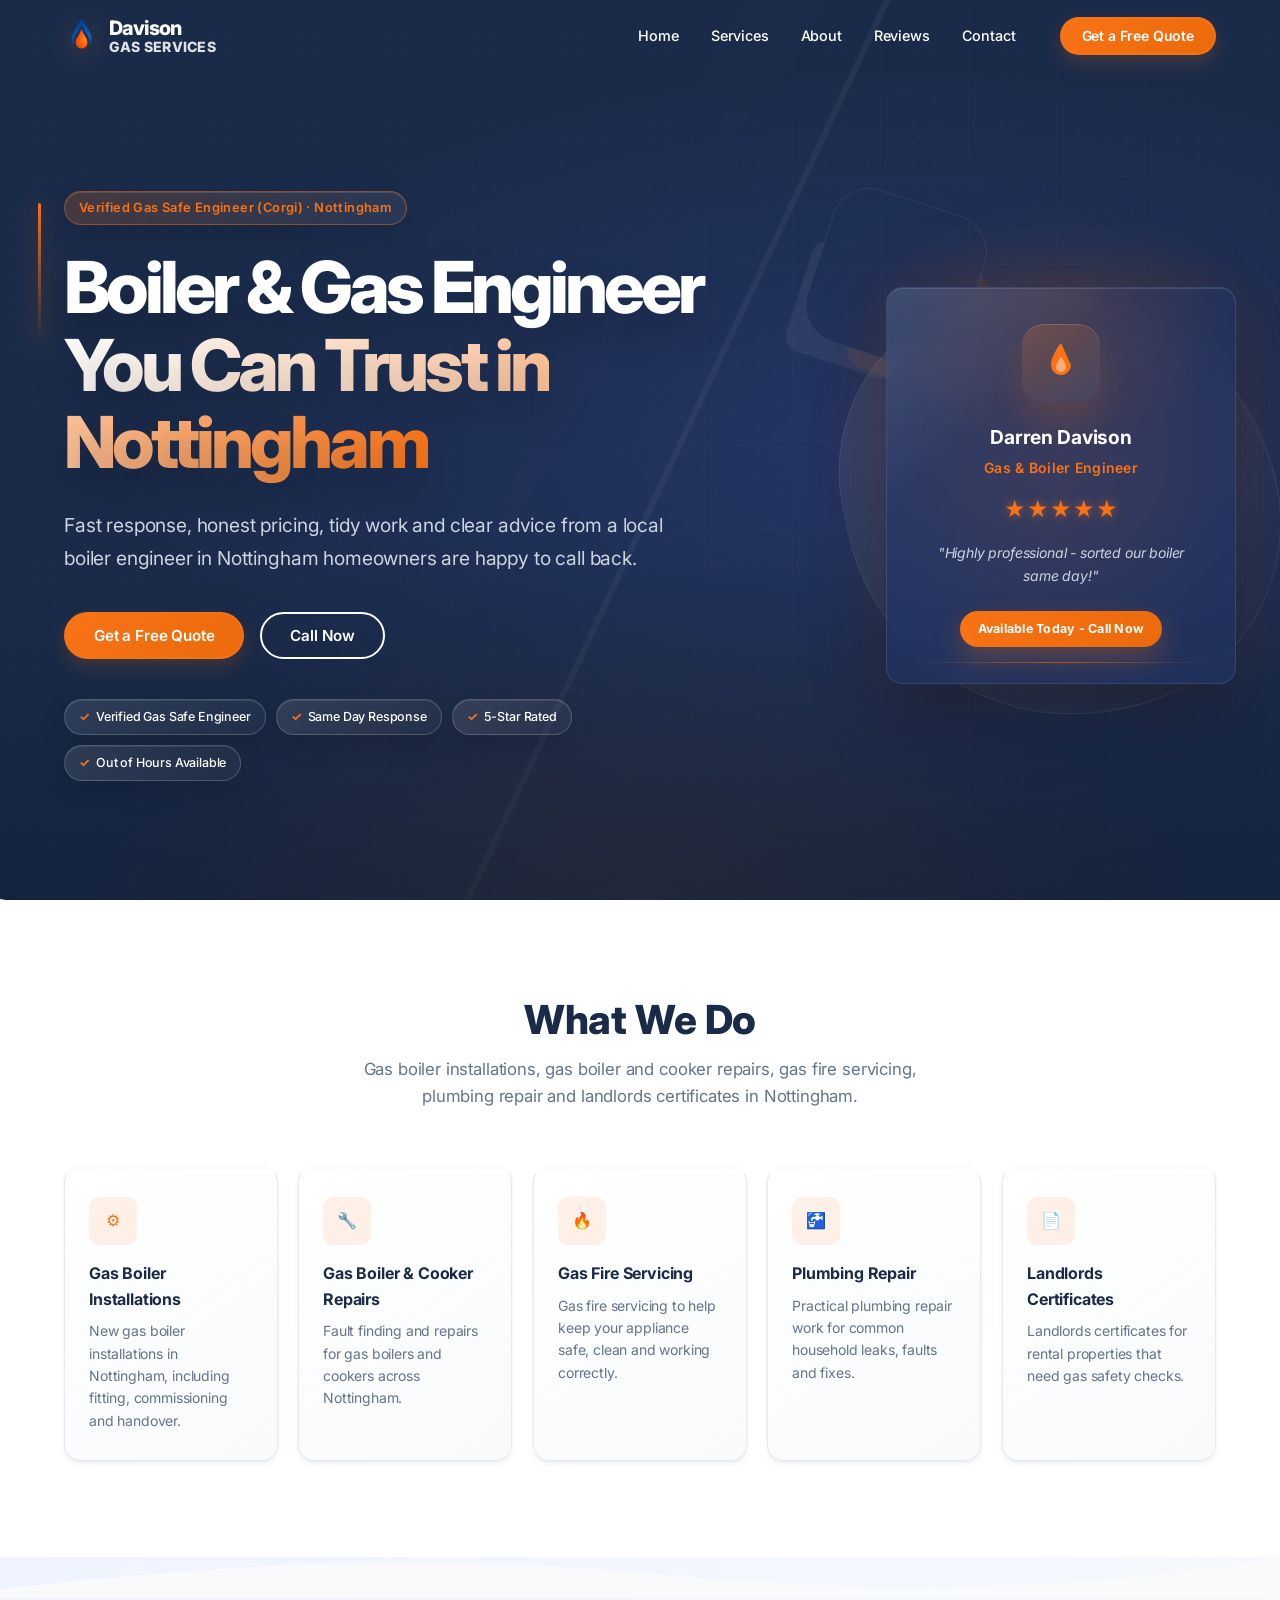
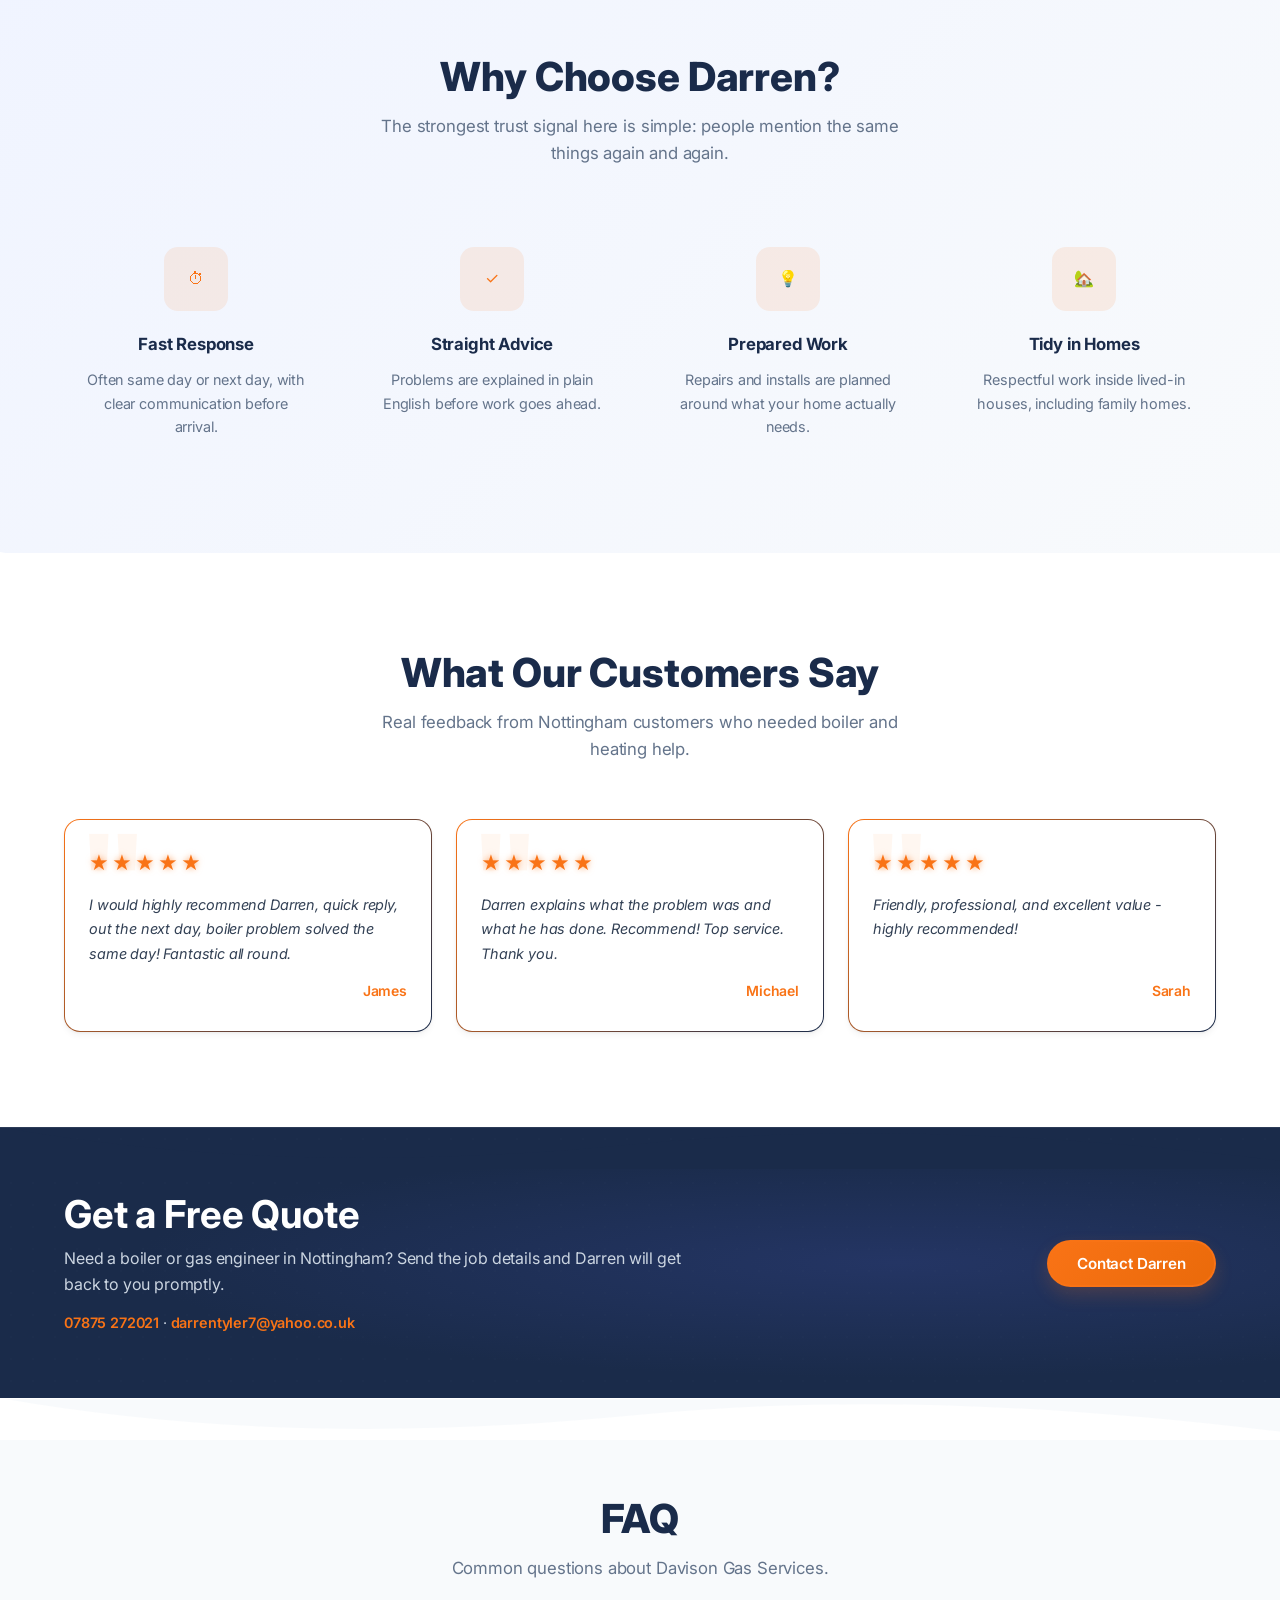
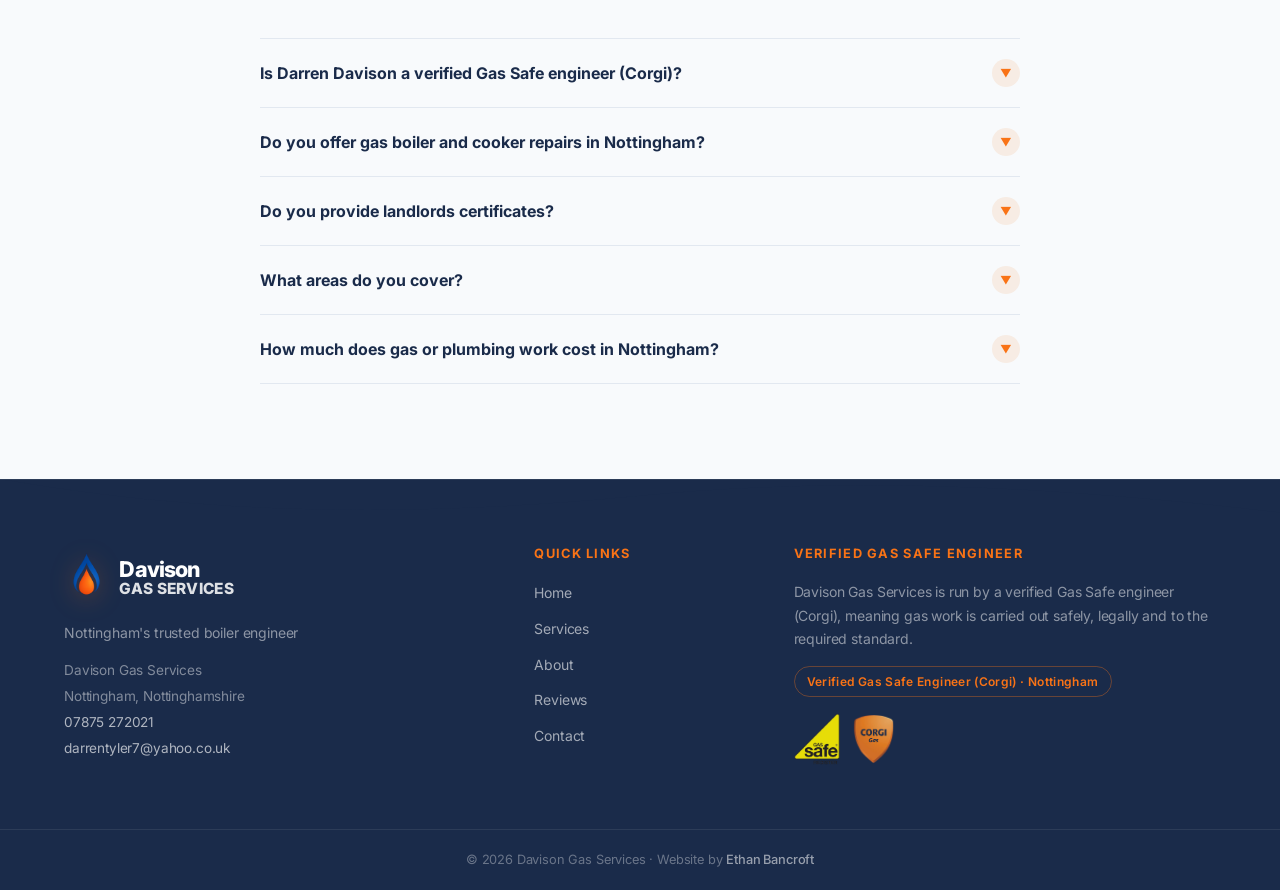
==== commit 89d22648: "Initial Deploy" ====
--- a/index.html
+++ b/index.html
@@ -1,1680 +1,535 @@
-<!--
-  ========================================================================
-  DAVISON GAS SERVICES — Complete Production-Ready Website
-  ========================================================================
-
-  COLOUR PALETTE:
-  - Primary: #1B2A4A (deep navy) — conveys trust, reliability and professionalism
-    for a gas/heating trade. Strong and serious without being corporate.
-  - Accent: #E86A2A (warm orange) — evokes warmth/heat (perfect for a heating
-    business), creates urgency on CTAs, and contrasts sharply against the navy.
-  - Light BG: #F7F8FA (off-white) — softer than pure white, easier on the eyes.
-  - Dark text: #1A1A2E — near-black for readability.
-  - Card BG: #FFFFFF — clean white cards for content separation.
-  - Muted text: #5A6275 — secondary copy, less visual weight.
-  - Success green: #2ECC71 — form feedback.
-
-  WHY: Trades businesses benefit from a dark, authoritative primary colour
-  paired with a warm, energetic accent. Navy + orange is the strongest
-  combination for gas/heating — it says "trustworthy and warm" at first glance.
-
-  FONT PAIRING:
-  - Headings: "Plus Jakarta Sans" (700, 800) — geometric, modern, confident.
-    Feels premium without being stuffy. Great for a trades business that
-    wants to punch above its weight visually.
-  - Body: "Inter" (400, 500) — extremely readable at all sizes, clean and
-    neutral. Perfect for body copy and UI text.
-
-  WHY: Both are free Google Fonts. Jakarta Sans gives headings real presence
-  and authority, while Inter keeps body text crisp and scannable on mobile.
-
-  DESIGN DECISIONS:
-  - Hero uses a full-viewport gradient overlay on an Unsplash image of a
-    modern boiler/heating setup.
-  - Testimonials use real reviews provided, lightly edited for length.
-  - "How It Works" uses 3 numbered steps with icons.
-  - Sticky header shrinks on scroll with backdrop blur.
-  - All animations use Intersection Observer — zero dependencies.
-  - Contact form uses Web3Forms.
-  ========================================================================
--->
 <!DOCTYPE html>
-<html lang="en-GB">
+<html lang="en">
 <head>
-    <meta charset="UTF-8">
-    <meta name="viewport" content="width=device-width, initial-scale=1.0">
-    <meta name="robots" content="index, follow">
-
-    <!-- Primary SEO -->
-    <title>Davison Gas Services | Boiler Repair & Installation Nottinghamshire</title>
-    <meta name="description" content="Gas boiler repair, installation and heating services across Nottinghamshire. 25+ years experience, all makes and models. Call 07875 272021 for a free quote.">
-    <link rel="canonical" href="https://www.davisongasservices.co.uk/">
-
-    <!-- Open Graph -->
-    <meta property="og:type" content="website">
-    <meta property="og:title" content="Davison Gas Services | Boiler Repair & Installation Nottinghamshire">
-    <meta property="og:description" content="Gas boiler repair, installation and heating services across Nottinghamshire. 25+ years experience, all makes and models. Call 07875 272021 for a free quote.">
-    <meta property="og:url" content="https://www.davisongasservices.co.uk/">
-    <meta property="og:image" content="https://www.davisongasservices.co.uk/og-image.jpg">
-    <meta property="og:locale" content="en_GB">
-    <meta property="og:site_name" content="Davison Gas Services">
-
-    <!-- Preconnect to Google Fonts -->
-    <link rel="preconnect" href="https://fonts.googleapis.com">
-    <link rel="preconnect" href="https://fonts.gstatic.com" crossorigin>
-    <link href="https://fonts.googleapis.com/css2?family=Inter:wght@400;500;600&family=Plus+Jakarta+Sans:wght@600;700;800&display=swap" rel="stylesheet">
-
-    <!-- Schema: LocalBusiness JSON-LD -->
-    <script type="application/ld+json">
-    {
-        "@context": "https://schema.org",
-        "@type": "Plumber",
-        "name": "Davison Gas Services",
-        "description": "Gas boiler repair, boiler installation, heating systems, domestic plumbing and energy-efficient solutions across Nottinghamshire. Over 25 years experience.",
-        "url": "https://www.davisongasservices.co.uk",
-        "telephone": "+447875272021",
-        "email": "darrentyler7@yahoo.co.uk",
-        "image": "https://www.davisongasservices.co.uk/og-image.jpg",
-        "foundingDate": "2007",
-        "address": {
-            "@type": "PostalAddress",
-            "addressRegion": "Nottinghamshire",
-            "addressCountry": "GB"
+  <!-- Primary Meta -->
+  <meta charset="UTF-8">
+  <meta name="viewport" content="width=device-width, initial-scale=1.0">
+  <meta http-equiv="X-UA-Compatible" content="IE=edge">
+
+  <!-- Title — 49 characters -->
+  <title>Davison Gas Services | Boiler Engineer Nottingham</title>
+
+  <!-- Meta Description — 140 characters -->
+  <meta name="description" content="Trusted boiler and gas engineer in Nottingham. Fast response, honest pricing, verified Gas Safe engineer (Corgi). Call Darren today.">
+
+  <!-- Canonical -->
+  <link rel="canonical" href="https://davisongasservices.co.uk/">
+
+  <!-- Favicon -->
+  <link rel="icon" type="image/svg+xml" href="favicon.svg">
+  <link rel="icon" type="image/webp" href="images/DavisonGasServicesLogo.webp" sizes="32x32">
+  <link rel="apple-touch-icon" href="images/DavisonGasServicesLogo.webp" sizes="180x180">
+
+  <!-- Robots -->
+  <meta name="robots" content="index, follow, max-snippet:-1, max-image-preview:large, max-video-preview:-1">
+
+  <!-- Author -->
+  <meta name="author" content="Davison Gas Services">
+
+  <!-- Cache hint -->
+  <meta http-equiv="Cache-Control" content="max-age=31536000">
+
+  <!-- Open Graph -->
+  <meta property="og:type" content="website">
+  <meta property="og:url" content="https://davisongasservices.co.uk/">
+  <meta property="og:title" content="Davison Gas Services | Boiler Engineer Nottingham">
+  <meta property="og:description" content="Trusted boiler and gas engineer in Nottingham. Verified Gas Safe engineer (Corgi), fast response, honest pricing. Call Darren today.">
+  <meta property="og:image" content="https://davisongasservices.co.uk/og-image.jpg">
+  <meta property="og:image:width" content="1200">
+  <meta property="og:image:height" content="630">
+  <meta property="og:site_name" content="Davison Gas Services">
+  <meta property="og:locale" content="en_GB">
+
+  <!-- Twitter Card -->
+  <meta name="twitter:card" content="summary_large_image">
+  <meta name="twitter:title" content="Davison Gas Services | Boiler Engineer Nottingham">
+  <meta name="twitter:description" content="Trusted boiler and gas engineer in Nottingham. Verified Gas Safe engineer (Corgi). Fast response, honest pricing.">
+  <meta name="twitter:image" content="https://davisongasservices.co.uk/og-image.jpg">
+
+  <!-- LocalBusiness Schema (Plumber is closest Schema.org type for gas engineers, recognised by Google) -->
+  <script type="application/ld+json">
+  {
+    "@context": "https://schema.org",
+    "@type": "Plumber",
+    "@id": "https://davisongasservices.co.uk/#business",
+    "name": "Davison Gas Services",
+    "description": "Verified Gas Safe engineer (Corgi) in Nottingham offering gas boiler installations, gas boiler and cooker repairs, gas fire servicing, plumbing repair and landlords certificates.",
+    "url": "https://davisongasservices.co.uk",
+    "telephone": "07875 272021",
+    "email": "darrentyler7@yahoo.co.uk",
+    "founder": {
+      "@type": "Person",
+      "name": "Darren Davison"
+    },
+    "address": {
+      "@type": "PostalAddress",
+      "addressLocality": "Nottingham",
+      "addressRegion": "Nottinghamshire",
+      "addressCountry": "GB"
+    },
+    "geo": {
+      "@type": "GeoCoordinates",
+      "latitude": "52.9548",
+      "longitude": "-1.1581"
+    },
+    "areaServed": [
+      {
+        "@type": "City",
+        "name": "Nottingham"
+      },
+      {
+        "@type": "AdministrativeArea",
+        "name": "Nottinghamshire"
+      }
+    ],
+    "openingHoursSpecification": [
+      {
+        "@type": "OpeningHoursSpecification",
+        "dayOfWeek": ["Monday","Tuesday","Wednesday","Thursday","Friday"],
+        "opens": "08:00",
+        "closes": "18:00"
+      },
+      {
+        "@type": "OpeningHoursSpecification",
+        "dayOfWeek": ["Saturday"],
+        "opens": "08:00",
+        "closes": "14:00"
+      }
+    ],
+    "priceRange": "££",
+    "hasCredential": {
+      "@type": "EducationalOccupationalCredential",
+      "credentialCategory": "Verified Gas Safe Engineer (Corgi)"
+    },
+    "sameAs": [
+      "[GOOGLE BUSINESS PROFILE URL]",
+      "[FACEBOOK PAGE URL IF EXISTS]"
+    ],
+    "aggregateRating": {
+      "@type": "AggregateRating",
+      "ratingValue": "5",
+      "reviewCount": "6",
+      "bestRating": "5",
+      "worstRating": "1"
+    },
+    "review": [
+      {
+        "@type": "Review",
+        "reviewRating": {
+          "@type": "Rating",
+          "ratingValue": "5"
         },
-        "geo": {
-            "@type": "GeoCoordinates",
-            "latitude": "53.0",
-            "longitude": "-1.15"
+        "author": {
+          "@type": "Person",
+          "name": "Sarah"
         },
-        "areaServed": {
-            "@type": "AdministrativeArea",
-            "name": "Nottinghamshire"
+        "reviewBody": "From start to finish, the service was outstanding when my new Baxi boiler and heating system were installed."
+      },
+      {
+        "@type": "Review",
+        "reviewRating": {
+          "@type": "Rating",
+          "ratingValue": "5"
         },
-        "sameAs": [
-            "https://www.facebook.com/DavisonGasServices"
-        ],
-        "priceRange": "££",
-        "aggregateRating": {
-            "@type": "AggregateRating",
-            "ratingValue": "5",
-            "reviewCount": "10",
-            "bestRating": "5",
-            "worstRating": "1"
+        "author": {
+          "@type": "Person",
+          "name": "James"
         },
-        "openingHoursSpecification": {
-            "@type": "OpeningHoursSpecification",
-            "dayOfWeek": ["Monday","Tuesday","Wednesday","Thursday","Friday","Saturday"],
-            "opens": "07:00",
-            "closes": "19:00"
-        },
-        "hasOfferCatalog": {
-            "@type": "OfferCatalog",
-            "name": "Gas & Heating Services",
-            "itemListElement": [
-                {"@type": "Offer", "itemOffered": {"@type": "Service", "name": "Gas Boiler Repair"}},
-                {"@type": "Offer", "itemOffered": {"@type": "Service", "name": "Boiler Installation"}},
-                {"@type": "Offer", "itemOffered": {"@type": "Service", "name": "Heating Systems"}},
-                {"@type": "Offer", "itemOffered": {"@type": "Service", "name": "Domestic Plumbing"}},
-                {"@type": "Offer", "itemOffered": {"@type": "Service", "name": "Energy-Efficient Solutions"}}
-            ]
-        }
-    }
-    </script>
-
-    <style>
-        /* ========== CSS CUSTOM PROPERTIES ========== */
-        :root {
-            --clr-primary: #1B2A4A;
-            --clr-primary-light: #243660;
-            --clr-accent: #E86A2A;
-            --clr-accent-hover: #D45A1A;
-            --clr-accent-light: rgba(232, 106, 42, 0.1);
-            --clr-bg: #F7F8FA;
-            --clr-white: #FFFFFF;
-            --clr-dark: #1A1A2E;
-            --clr-muted: #5A6275;
-            --clr-border: #E2E5EB;
-            --clr-success: #2ECC71;
-
-            --font-heading: 'Plus Jakarta Sans', sans-serif;
-            --font-body: 'Inter', sans-serif;
-
-            --max-width: 1200px;
-            --header-height: 80px;
-            --header-height-shrunk: 60px;
-            --radius: 12px;
-            --radius-sm: 8px;
-            --shadow: 0 4px 24px rgba(27,42,74,0.08);
-            --shadow-lg: 0 12px 40px rgba(27,42,74,0.12);
-            --transition: 0.3s ease;
-        }
-
-        /* ========== RESET & BASE ========== */
-        *, *::before, *::after { margin: 0; padding: 0; box-sizing: border-box; }
-
-        html {
-            scroll-behavior: smooth;
-            -webkit-text-size-adjust: 100%;
-        }
-
-        body {
-            font-family: var(--font-body);
-            font-size: 16px;
-            line-height: 1.7;
-            color: var(--clr-dark);
-            background: var(--clr-bg);
-            overflow-x: hidden;
-            -webkit-font-smoothing: antialiased;
-        }
-
-        img {
-            max-width: 100%;
-            height: auto;
-            display: block;
-        }
-
-        a {
-            color: inherit;
-            text-decoration: none;
-            transition: color var(--transition);
-        }
-
-        ul { list-style: none; }
-
-        /* ========== TYPOGRAPHY ========== */
-        h1, h2, h3, h4, h5, h6 {
-            font-family: var(--font-heading);
-            font-weight: 700;
-            line-height: 1.2;
-            color: var(--clr-primary);
-        }
-
-        h1 { font-size: clamp(2.2rem, 5vw, 3.5rem); font-weight: 800; }
-        h2 { font-size: clamp(1.8rem, 4vw, 2.6rem); }
-        h3 { font-size: clamp(1.2rem, 2.5vw, 1.5rem); }
-
-        p { margin-bottom: 1rem; color: var(--clr-muted); }
-        p:last-child { margin-bottom: 0; }
-
-        /* ========== UTILITY ========== */
-        .container {
-            width: 100%;
-            max-width: var(--max-width);
-            margin: 0 auto;
-            padding: 0 24px;
-        }
-
-        .section {
-            padding: 100px 0;
-        }
-
-        .section-label {
-            display: inline-block;
-            font-family: var(--font-heading);
-            font-size: 0.85rem;
-            font-weight: 700;
-            letter-spacing: 0.08em;
-            text-transform: uppercase;
-            color: var(--clr-accent);
-            margin-bottom: 12px;
-        }
-
-        .section-title {
-            margin-bottom: 20px;
-        }
-
-        .section-subtitle {
-            font-size: 1.1rem;
-            max-width: 600px;
-            color: var(--clr-muted);
-            line-height: 1.7;
-        }
-
-        .text-center { text-align: center; }
-        .text-center .section-subtitle { margin: 0 auto; }
-
-        .btn {
-            display: inline-flex;
-            align-items: center;
-            justify-content: center;
-            gap: 8px;
-            font-family: var(--font-heading);
-            font-size: 1rem;
-            font-weight: 700;
-            padding: 16px 32px;
-            border: 2px solid transparent;
-            border-radius: var(--radius-sm);
-            cursor: pointer;
-            transition: all var(--transition);
-            text-decoration: none;
-            line-height: 1;
-        }
-
-        .btn-primary {
-            background: var(--clr-accent);
-            color: var(--clr-white);
-            border-color: var(--clr-accent);
-        }
-
-        .btn-primary:hover {
-            background: var(--clr-accent-hover);
-            border-color: var(--clr-accent-hover);
-            transform: translateY(-2px);
-            box-shadow: 0 8px 24px rgba(232,106,42,0.3);
-        }
-
-        .btn-secondary {
-            background: transparent;
-            color: var(--clr-white);
-            border-color: rgba(255,255,255,0.4);
-        }
-
-        .btn-secondary:hover {
-            background: var(--clr-white);
-            color: var(--clr-primary);
-            border-color: var(--clr-white);
-            transform: translateY(-2px);
-        }
-
-        .btn-outline {
-            background: transparent;
-            color: var(--clr-accent);
-            border-color: var(--clr-accent);
-        }
-
-        .btn-outline:hover {
-            background: var(--clr-accent);
-            color: var(--clr-white);
-            transform: translateY(-2px);
-        }
-
-        /* ========== ANIMATIONS ========== */
-        .reveal {
-            opacity: 0;
-            transform: translateY(30px);
-            transition: opacity 0.7s ease, transform 0.7s ease;
-        }
-
-        .reveal.visible {
-            opacity: 1;
-            transform: translateY(0);
-        }
-
-        .reveal-delay-1 { transition-delay: 0.1s; }
-        .reveal-delay-2 { transition-delay: 0.2s; }
-        .reveal-delay-3 { transition-delay: 0.3s; }
-        .reveal-delay-4 { transition-delay: 0.4s; }
-
-        /* ========== HEADER ========== */
-        .header {
-            position: fixed;
-            top: 0;
-            left: 0;
-            width: 100%;
-            height: var(--header-height);
-            z-index: 1000;
-            transition: all var(--transition);
-            background: transparent;
-        }
-
-        .header.scrolled {
-            height: var(--header-height-shrunk);
-            background: rgba(27, 42, 74, 0.95);
-            backdrop-filter: blur(12px);
-            -webkit-backdrop-filter: blur(12px);
-            box-shadow: 0 2px 20px rgba(0,0,0,0.15);
-        }
-
-        .header-inner {
-            display: flex;
-            align-items: center;
-            justify-content: space-between;
-            height: 100%;
-        }
-
-        .logo {
-            font-family: var(--font-heading);
-            font-size: 1.3rem;
-            font-weight: 800;
-            color: var(--clr-white);
-            display: flex;
-            align-items: center;
-            gap: 10px;
-            z-index: 1001;
-        }
-
-        .logo-icon {
-            width: 40px;
-            height: 40px;
-            background: var(--clr-accent);
-            border-radius: var(--radius-sm);
-            display: flex;
-            align-items: center;
-            justify-content: center;
-            font-size: 1.2rem;
-            transition: transform var(--transition);
-        }
-
-        .logo:hover .logo-icon {
-            transform: rotate(-10deg);
-        }
-
-        .nav-links {
-            display: flex;
-            align-items: center;
-            gap: 32px;
-        }
-
-        .nav-links a {
-            font-family: var(--font-body);
-            font-size: 0.95rem;
-            font-weight: 500;
-            color: rgba(255,255,255,0.85);
-            position: relative;
-            transition: color var(--transition);
-        }
-
-        .nav-links a::after {
-            content: '';
-            position: absolute;
-            bottom: -4px;
-            left: 0;
-            width: 0;
-            height: 2px;
-            background: var(--clr-accent);
-            transition: width var(--transition);
-        }
-
-        .nav-links a:hover {
-            color: var(--clr-white);
-        }
-
-        .nav-links a:hover::after {
-            width: 100%;
-        }
-
-        .nav-cta {
-            padding: 10px 24px !important;
-            background: var(--clr-accent);
-            color: var(--clr-white) !important;
-            border-radius: var(--radius-sm);
-            font-weight: 600 !important;
-        }
-
-        .nav-cta::after { display: none !important; }
-
-        .nav-cta:hover {
-            background: var(--clr-accent-hover);
-            transform: translateY(-1px);
-        }
-
-        /* Mobile menu toggle */
-        .menu-toggle {
-            display: none;
-            flex-direction: column;
-            gap: 5px;
-            cursor: pointer;
-            z-index: 1001;
-            background: none;
-            border: none;
-            padding: 4px;
-        }
-
-        .menu-toggle span {
-            width: 28px;
-            height: 2.5px;
-            background: var(--clr-white);
-            border-radius: 2px;
-            transition: all var(--transition);
-        }
-
-        .menu-toggle.active span:nth-child(1) {
-            transform: rotate(45deg) translate(5px, 5px);
-        }
-
-        .menu-toggle.active span:nth-child(2) {
-            opacity: 0;
-        }
-
-        .menu-toggle.active span:nth-child(3) {
-            transform: rotate(-45deg) translate(5px, -5px);
-        }
-
-        /* ========== HERO ========== */
-        .hero {
-            position: relative;
-            min-height: 100vh;
-            display: flex;
-            align-items: center;
-            overflow: hidden;
-            background: var(--clr-primary);
-        }
-
-        .hero-bg {
-            position: absolute;
-            inset: 0;
-            z-index: 1;
-        }
-
-        .hero-bg img {
-            width: 100%;
-            height: 100%;
-            object-fit: cover;
-            opacity: 0.25;
-        }
-
-        .hero-overlay {
-            position: absolute;
-            inset: 0;
-            background: linear-gradient(135deg, rgba(27,42,74,0.92) 0%, rgba(27,42,74,0.75) 100%);
-            z-index: 2;
-        }
-
-        .hero-content {
-            position: relative;
-            z-index: 3;
-            max-width: 700px;
-            padding: 120px 0 80px;
-        }
-
-        .hero-badge {
-            display: inline-flex;
-            align-items: center;
-            gap: 8px;
-            background: rgba(232,106,42,0.15);
-            border: 1px solid rgba(232,106,42,0.3);
-            border-radius: 50px;
-            padding: 8px 20px;
-            margin-bottom: 28px;
-            font-size: 0.9rem;
-            font-weight: 600;
-            color: var(--clr-accent);
-        }
-
-        .hero h1 {
-            color: var(--clr-white);
-            margin-bottom: 20px;
-            letter-spacing: -0.02em;
-        }
-
-        .hero-sub {
-            font-size: 1.2rem;
-            color: rgba(255,255,255,0.8);
-            line-height: 1.7;
-            margin-bottom: 36px;
-            max-width: 560px;
-        }
-
-        .hero-ctas {
-            display: flex;
-            gap: 16px;
-            flex-wrap: wrap;
-        }
-
-        .hero-trust {
-            display: flex;
-            align-items: center;
-            gap: 24px;
-            margin-top: 48px;
-            padding-top: 32px;
-            border-top: 1px solid rgba(255,255,255,0.12);
-        }
-
-        .trust-item {
-            display: flex;
-            align-items: center;
-            gap: 8px;
-            font-size: 0.9rem;
-            color: rgba(255,255,255,0.7);
-        }
-
-        .trust-item svg {
-            width: 20px;
-            height: 20px;
-            flex-shrink: 0;
-        }
-
-        /* ========== SERVICES ========== */
-        .services {
-            background: var(--clr-white);
-        }
-
-        .services-grid {
-            display: grid;
-            grid-template-columns: repeat(auto-fit, minmax(320px, 1fr));
-            gap: 28px;
-            margin-top: 48px;
-        }
-
-        .service-card {
-            background: var(--clr-bg);
-            border-radius: var(--radius);
-            padding: 36px;
-            transition: all var(--transition);
-            border: 1px solid transparent;
-            position: relative;
-            overflow: hidden;
-        }
-
-        .service-card::before {
-            content: '';
-            position: absolute;
-            top: 0;
-            left: 0;
-            width: 100%;
-            height: 3px;
-            background: var(--clr-accent);
-            transform: scaleX(0);
-            transform-origin: left;
-            transition: transform var(--transition);
-        }
-
-        .service-card:hover {
-            border-color: var(--clr-border);
-            transform: translateY(-4px);
-            box-shadow: var(--shadow-lg);
-        }
-
-        .service-card:hover::before {
-            transform: scaleX(1);
-        }
-
-        .service-icon {
-            width: 56px;
-            height: 56px;
-            background: var(--clr-accent-light);
-            border-radius: var(--radius-sm);
-            display: flex;
-            align-items: center;
-            justify-content: center;
-            margin-bottom: 20px;
-            font-size: 1.5rem;
-        }
-
-        .service-card h3 {
-            margin-bottom: 12px;
-        }
-
-        .service-card p {
-            font-size: 0.95rem;
-        }
-
-        /* ========== WHY CHOOSE US ========== */
-        .why-us {
-            background: var(--clr-bg);
-        }
-
-        .why-grid {
-            display: grid;
-            grid-template-columns: 1fr 1fr;
-            gap: 60px;
-            align-items: center;
-            margin-top: 48px;
-        }
-
-        .why-image {
-            border-radius: var(--radius);
-            overflow: hidden;
-            box-shadow: var(--shadow-lg);
-            position: relative;
-        }
-
-        .why-image img {
-            width: 100%;
-            height: 400px;
-            object-fit: cover;
-        }
-
-        .why-image-badge {
-            position: absolute;
-            bottom: 20px;
-            left: 20px;
-            background: var(--clr-accent);
-            color: var(--clr-white);
-            font-family: var(--font-heading);
-            font-weight: 700;
-            padding: 16px 24px;
-            border-radius: var(--radius-sm);
-            font-size: 1.1rem;
-            box-shadow: 0 8px 24px rgba(232,106,42,0.3);
-        }
-
-        .why-list {
-            display: flex;
-            flex-direction: column;
-            gap: 24px;
-        }
-
-        .why-item {
-            display: flex;
-            gap: 16px;
-        }
-
-        .why-item-icon {
-            width: 48px;
-            height: 48px;
-            min-width: 48px;
-            background: var(--clr-accent-light);
-            border-radius: var(--radius-sm);
-            display: flex;
-            align-items: center;
-            justify-content: center;
-            color: var(--clr-accent);
-            font-size: 1.3rem;
-        }
-
-        .why-item h3 {
-            margin-bottom: 6px;
-            font-size: 1.15rem;
-        }
-
-        .why-item p {
-            font-size: 0.95rem;
-        }
-
-        /* ========== HOW IT WORKS ========== */
-        .how-it-works {
-            background: var(--clr-primary);
-            color: var(--clr-white);
-        }
-
-        .how-it-works .section-label { color: var(--clr-accent); }
-        .how-it-works .section-title { color: var(--clr-white); }
-        .how-it-works .section-subtitle { color: rgba(255,255,255,0.7); }
-
-        .steps-grid {
-            display: grid;
-            grid-template-columns: repeat(3, 1fr);
-            gap: 36px;
-            margin-top: 56px;
-            position: relative;
-        }
-
-        .steps-grid::before {
-            content: '';
-            position: absolute;
-            top: 50px;
-            left: 15%;
-            width: 70%;
-            height: 2px;
-            background: rgba(255,255,255,0.12);
-        }
-
-        .step-card {
-            text-align: center;
-            position: relative;
-            z-index: 1;
-        }
-
-        .step-number {
-            width: 72px;
-            height: 72px;
-            background: var(--clr-accent);
-            border-radius: 50%;
-            display: flex;
-            align-items: center;
-            justify-content: center;
-            font-family: var(--font-heading);
-            font-size: 1.6rem;
-            font-weight: 800;
-            color: var(--clr-white);
-            margin: 0 auto 24px;
-            box-shadow: 0 8px 24px rgba(232,106,42,0.3);
-        }
-
-        .step-card h3 {
-            color: var(--clr-white);
-            margin-bottom: 12px;
-            font-size: 1.3rem;
-        }
-
-        .step-card p {
-            color: rgba(255,255,255,0.7);
-            font-size: 0.95rem;
-            max-width: 300px;
-            margin: 0 auto;
-        }
-
-        /* ========== TESTIMONIALS ========== */
-        .testimonials {
-            background: var(--clr-white);
-        }
-
-        .testimonials-grid {
-            display: grid;
-            grid-template-columns: repeat(auto-fit, minmax(340px, 1fr));
-            gap: 28px;
-            margin-top: 48px;
-        }
-
-        .testimonial-card {
-            background: var(--clr-bg);
-            border-radius: var(--radius);
-            padding: 36px;
-            position: relative;
-            transition: all var(--transition);
-            border: 1px solid transparent;
-        }
-
-        .testimonial-card:hover {
-            border-color: var(--clr-border);
-            transform: translateY(-4px);
-            box-shadow: var(--shadow);
-        }
-
-        .testimonial-stars {
-            display: flex;
-            gap: 2px;
-            margin-bottom: 16px;
-            color: #F4A940;
-            font-size: 1.1rem;
-        }
-
-        .testimonial-card blockquote {
-            font-size: 1rem;
-            line-height: 1.7;
-            color: var(--clr-dark);
-            margin-bottom: 20px;
-            font-style: normal;
-        }
-
-        .testimonial-author {
-            display: flex;
-            align-items: center;
-            gap: 12px;
-        }
-
-        .testimonial-avatar {
-            width: 44px;
-            height: 44px;
-            background: var(--clr-accent-light);
-            border-radius: 50%;
-            display: flex;
-            align-items: center;
-            justify-content: center;
-            font-family: var(--font-heading);
-            font-weight: 700;
-            color: var(--clr-accent);
-            font-size: 1rem;
-        }
-
-        .testimonial-name {
-            font-family: var(--font-heading);
-            font-weight: 700;
-            color: var(--clr-primary);
-            font-size: 0.95rem;
-        }
-
-        .testimonial-location {
-            font-size: 0.85rem;
-            color: var(--clr-muted);
-        }
-
-        /* ========== CONTACT ========== */
-        .contact {
-            background: var(--clr-bg);
-        }
-
-        .contact-grid {
-            display: grid;
-            grid-template-columns: 1fr 1.2fr;
-            gap: 60px;
-            margin-top: 48px;
-        }
-
-        .contact-info h3 {
-            margin-bottom: 16px;
-            font-size: 1.6rem;
-        }
-
-        .contact-info > p {
-            margin-bottom: 32px;
-            font-size: 1.05rem;
-        }
-
-        .contact-details {
-            display: flex;
-            flex-direction: column;
-            gap: 20px;
-        }
-
-        .contact-detail {
-            display: flex;
-            align-items: flex-start;
-            gap: 14px;
-        }
-
-        .contact-detail-icon {
-            width: 44px;
-            height: 44px;
-            min-width: 44px;
-            background: var(--clr-accent-light);
-            border-radius: var(--radius-sm);
-            display: flex;
-            align-items: center;
-            justify-content: center;
-            color: var(--clr-accent);
-        }
-
-        .contact-detail strong {
-            display: block;
-            font-family: var(--font-heading);
-            font-weight: 700;
-            color: var(--clr-primary);
-            margin-bottom: 2px;
-            font-size: 0.95rem;
-        }
-
-        .contact-detail span,
-        .contact-detail a {
-            font-size: 0.95rem;
-            color: var(--clr-muted);
-        }
-
-        .contact-detail a:hover {
-            color: var(--clr-accent);
-        }
-
-        .contact-form-wrap {
-            background: var(--clr-white);
-            border-radius: var(--radius);
-            padding: 40px;
-            box-shadow: var(--shadow);
-        }
-
-        .form-group {
-            margin-bottom: 20px;
-        }
-
-        .form-group label {
-            display: block;
-            font-family: var(--font-heading);
-            font-size: 0.9rem;
-            font-weight: 600;
-            color: var(--clr-primary);
-            margin-bottom: 8px;
-        }
-
-        .form-group input,
-        .form-group select,
-        .form-group textarea {
-            width: 100%;
-            padding: 14px 18px;
-            border: 1.5px solid var(--clr-border);
-            border-radius: var(--radius-sm);
-            font-family: var(--font-body);
-            font-size: 1rem;
-            color: var(--clr-dark);
-            background: var(--clr-bg);
-            transition: border-color var(--transition), box-shadow var(--transition);
-            outline: none;
-        }
-
-        .form-group input:focus,
-        .form-group select:focus,
-        .form-group textarea:focus {
-            border-color: var(--clr-accent);
-            box-shadow: 0 0 0 3px rgba(232,106,42,0.12);
-        }
-
-        .form-group textarea {
-            resize: vertical;
-            min-height: 120px;
-        }
-
-        .form-row {
-            display: grid;
-            grid-template-columns: 1fr 1fr;
-            gap: 20px;
-        }
-
-        .form-submit {
-            width: 100%;
-            padding: 16px;
-            font-size: 1.05rem;
-        }
-
-        .form-note {
-            text-align: center;
-            font-size: 0.85rem;
-            color: var(--clr-muted);
-            margin-top: 12px;
-        }
-
-        /* ========== FOOTER ========== */
-        .footer {
-            background: var(--clr-primary);
-            color: rgba(255,255,255,0.7);
-            padding: 60px 0 0;
-        }
-
-        .footer-grid {
-            display: grid;
-            grid-template-columns: 2fr 1fr 1fr 1.5fr;
-            gap: 48px;
-        }
-
-        .footer-brand .logo {
-            margin-bottom: 16px;
-        }
-
-        .footer-brand p {
-            color: rgba(255,255,255,0.6);
-            font-size: 0.95rem;
-            max-width: 300px;
-        }
-
-        .footer h4 {
-            font-family: var(--font-heading);
-            font-size: 1rem;
-            font-weight: 700;
-            color: var(--clr-white);
-            margin-bottom: 20px;
-        }
-
-        .footer-links a {
-            display: block;
-            font-size: 0.95rem;
-            color: rgba(255,255,255,0.6);
-            padding: 4px 0;
-            transition: color var(--transition), padding-left var(--transition);
-        }
-
-        .footer-links a:hover {
-            color: var(--clr-accent);
-            padding-left: 6px;
-        }
-
-        .footer-contact-item {
-            display: flex;
-            align-items: center;
-            gap: 10px;
-            margin-bottom: 14px;
-            font-size: 0.95rem;
-        }
-
-        .footer-contact-item svg {
-            width: 18px;
-            height: 18px;
-            flex-shrink: 0;
-            color: var(--clr-accent);
-        }
-
-        .footer-contact-item a:hover {
-            color: var(--clr-accent);
-        }
-
-        .footer-bottom {
-            border-top: 1px solid rgba(255,255,255,0.08);
-            margin-top: 48px;
-            padding: 24px 0;
-            display: flex;
-            justify-content: space-between;
-            align-items: center;
-            font-size: 0.875rem;
-        }
-
-        .footer-bottom a:hover {
-            color: var(--clr-accent);
-        }
-
-        /* ========== RESPONSIVE ========== */
-        @media (max-width: 1024px) {
-            .why-grid {
-                grid-template-columns: 1fr;
-                gap: 40px;
-            }
-
-            .why-image img {
-                height: 300px;
-            }
-
-            .contact-grid {
-                grid-template-columns: 1fr;
-                gap: 40px;
-            }
-
-            .footer-grid {
-                grid-template-columns: 1fr 1fr;
-                gap: 36px;
-            }
-        }
-
-        @media (max-width: 768px) {
-            .section {
-                padding: 72px 0;
-            }
-
-            .nav-links {
-                position: fixed;
-                top: 0;
-                right: -100%;
-                width: 80%;
-                max-width: 360px;
-                height: 100vh;
-                background: var(--clr-primary);
-                flex-direction: column;
-                justify-content: center;
-                gap: 28px;
-                padding: 40px;
-                transition: right var(--transition);
-                box-shadow: -8px 0 30px rgba(0,0,0,0.3);
-            }
-
-            .nav-links.active {
-                right: 0;
-            }
-
-            .nav-links a {
-                font-size: 1.15rem;
-            }
-
-            .menu-toggle {
-                display: flex;
-            }
-
-            .hero-content {
-                padding: 100px 0 60px;
-            }
-
-            .steps-grid {
-                grid-template-columns: 1fr;
-                gap: 40px;
-            }
-
-            .steps-grid::before {
-                display: none;
-            }
-
-            .testimonials-grid {
-                grid-template-columns: 1fr;
-            }
-
-            .services-grid {
-                grid-template-columns: 1fr;
-            }
-
-            .form-row {
-                grid-template-columns: 1fr;
-            }
-
-            .hero-trust {
-                flex-direction: column;
-                align-items: flex-start;
-                gap: 12px;
-            }
-
-            .footer-grid {
-                grid-template-columns: 1fr;
-                gap: 32px;
-            }
-
-            .footer-bottom {
-                flex-direction: column;
-                gap: 8px;
-                text-align: center;
-            }
-        }
-
-        @media (max-width: 480px) {
-            .container {
-                padding: 0 16px;
-            }
-
-            .hero-ctas {
-                flex-direction: column;
-            }
-
-            .hero-ctas .btn {
-                width: 100%;
-            }
-
-            .contact-form-wrap {
-                padding: 28px 20px;
-            }
-        }
-
-        /* Mobile nav overlay */
-        .nav-overlay {
-            display: none;
-            position: fixed;
-            inset: 0;
-            background: rgba(0,0,0,0.5);
-            z-index: 999;
-        }
-
-        .nav-overlay.active {
-            display: block;
-        }
-    </style>
+        "reviewBody": "I would highly recommend Darren, quick reply, out the next day, boiler problem solved the same day!"
+      }
+    ]
+  }
+  </script>
+
+  <!-- Services Schema -->
+  <script type="application/ld+json">
+  {
+    "@context": "https://schema.org",
+    "@type": "ItemList",
+    "name": "Services offered by Davison Gas Services",
+    "itemListElement": [
+      {
+        "@type": "ListItem",
+        "position": 1,
+        "item": {
+          "@type": "Service",
+          "name": "Gas Boiler Installations Nottingham",
+          "description": "Gas boiler installations in Nottingham, including supply, fitting, commissioning and handover.",
+          "provider": {"@id": "https://davisongasservices.co.uk/#business"},
+          "areaServed": "Nottingham"
+        }
+      },
+      {
+        "@type": "ListItem",
+        "position": 2,
+        "item": {
+          "@type": "Service",
+          "name": "Gas Boiler and Cooker Repairs Nottingham",
+          "description": "Gas boiler and cooker repairs in Nottingham from a verified Gas Safe engineer.",
+          "provider": {"@id": "https://davisongasservices.co.uk/#business"},
+          "areaServed": "Nottingham"
+        }
+      },
+      {
+        "@type": "ListItem",
+        "position": 3,
+        "item": {
+          "@type": "Service",
+          "name": "Gas Fire Servicing Nottingham",
+          "description": "Gas fire servicing in Nottingham to help keep appliances safe and working correctly.",
+          "provider": {"@id": "https://davisongasservices.co.uk/#business"},
+          "areaServed": "Nottingham"
+        }
+      },
+      {
+        "@type": "ListItem",
+        "position": 4,
+        "item": {
+          "@type": "Service",
+          "name": "Plumbing Repair Nottingham",
+          "description": "Plumbing repair work in Nottingham for common household plumbing faults.",
+          "provider": {"@id": "https://davisongasservices.co.uk/#business"},
+          "areaServed": "Nottingham"
+        }
+      },
+      {
+        "@type": "ListItem",
+        "position": 5,
+        "item": {
+          "@type": "Service",
+          "name": "Landlords Certificates Nottingham",
+          "description": "Landlords certificates in Nottingham for rental property gas safety requirements.",
+          "provider": {"@id": "https://davisongasservices.co.uk/#business"},
+          "areaServed": "Nottingham"
+        }
+      }
+    ]
+  }
+  </script>
+
+  <!-- FAQ Schema — enables rich results directly in Google search -->
+  <script type="application/ld+json">
+  {
+    "@context": "https://schema.org",
+    "@type": "FAQPage",
+    "mainEntity": [
+      {
+        "@type": "Question",
+        "name": "Is Darren Davison a verified Gas Safe engineer (Corgi)?",
+        "acceptedAnswer": {
+          "@type": "Answer",
+          "text": "Yes. Davison Gas Services is run by a verified Gas Safe engineer (Corgi), meaning gas work is carried out safely, legally, and to the required standard."
+        }
+      },
+      {
+        "@type": "Question",
+        "name": "Do you offer gas boiler and cooker repairs in Nottingham?",
+        "acceptedAnswer": {
+          "@type": "Answer",
+          "text": "Yes. Davison Gas Services offers gas boiler and cooker repairs across Nottingham, with fast response where available."
+        }
+      },
+      {
+        "@type": "Question",
+        "name": "Do you provide landlords certificates?",
+        "acceptedAnswer": {
+          "@type": "Answer",
+          "text": "Yes. Davison Gas Services provides landlords certificates for rental properties that need gas safety checks."
+        }
+      },
+      {
+        "@type": "Question",
+        "name": "What areas do you cover?",
+        "acceptedAnswer": {
+          "@type": "Answer",
+          "text": "Davison Gas Services covers Nottingham and the wider Nottinghamshire area."
+        }
+      },
+      {
+        "@type": "Question",
+        "name": "How much does gas or plumbing work cost in Nottingham?",
+        "acceptedAnswer": {
+          "@type": "Answer",
+          "text": "Contact Davison Gas Services directly for an honest, transparent quote. Darren provides upfront pricing with no hidden fees."
+        }
+      }
+    ]
+  }
+  </script>
+
+  <!-- Performance: preconnect + preload Inter font -->
+  <link rel="preconnect" href="https://fonts.googleapis.com">
+  <link rel="preconnect" href="https://fonts.gstatic.com" crossorigin>
+  <link rel="preload" as="style" href="https://fonts.googleapis.com/css2?family=Inter:wght@400;500;600;700;800&display=swap">
+  <link rel="stylesheet" href="https://fonts.googleapis.com/css2?family=Inter:wght@400;500;600;700;800&display=swap">
+
+  <link rel="stylesheet" href="styles.css">
 </head>
 <body>
-
-<!-- ========== HEADER ========== -->
-<header class="header" id="header">
-    <div class="container header-inner">
-        <a href="#" class="logo" aria-label="Davison Gas Services home">
-            <span class="logo-icon">🔥</span>
-            Davison Gas
-        </a>
-        <nav>
-            <ul class="nav-links" id="navLinks">
-                <li><a href="#services">Services</a></li>
-                <li><a href="#why-us">Why Us</a></li>
-                <li><a href="#how-it-works">How It Works</a></li>
-                <li><a href="#testimonials">Reviews</a></li>
-                <li><a href="#contact" class="nav-cta">Get a Free Quote</a></li>
-            </ul>
+  <!-- role="banner" is the landmark for the primary site header -->
+  <header class="nav-header" id="nav-header" role="banner">
+    <nav class="nav-container" aria-label="Main navigation">
+      <a href="index.html" class="nav-logo brand-logo" aria-label="Davison Gas Services home">
+        <img src="images/DavisonGasServicesLogo.webp" alt="" aria-hidden="true" class="brand-logo-img" width="40" height="40" loading="lazy">
+        <span class="brand-text"><span>Davison</span><span>Gas Services</span></span>
+      </a>
+      <ul class="nav-links" id="nav-links" role="list">
+        <li><a href="index.html">Home</a></li>
+        <li><a href="services.html">Services</a></li>
+        <li><a href="about.html">About</a></li>
+        <li><a href="reviews.html">Reviews</a></li>
+        <li><a href="contact.html">Contact</a></li>
+      </ul>
+      <a href="contact.html" class="btn btn-orange nav-cta">Get a Free Quote</a>
+      <button class="hamburger" id="hamburger" aria-label="Toggle menu" aria-expanded="false">
+        <span></span><span></span><span></span>
+      </button>
+    </nav>
+  </header>
+
+  <main>
+    <section class="hero" id="home" aria-label="Hero">
+      <div class="hero-bg-split" aria-hidden="true"></div>
+      <div class="hero-container">
+        <div class="hero-left">
+          <span class="hero-pill">Verified Gas Safe Engineer (Corgi) &middot; Nottingham</span>
+          <!-- ONE h1 per page — exact text as required -->
+          <h1 class="hero-heading">Boiler &amp; Gas Engineer<br><span>You Can Trust in Nottingham</span></h1>
+          <p class="hero-sub">Fast response, honest pricing, tidy work and clear advice from a local boiler engineer in Nottingham homeowners are happy to call back.</p>
+          <div class="hero-buttons">
+            <a href="contact.html" class="btn btn-orange">Get a Free Quote</a>
+            <a href="tel:+447875272021" class="btn btn-outline-white">Call Now</a>
+          </div>
+          <div class="hero-badges">
+            <span class="badge"><span class="badge-check" aria-hidden="true">&#10003;</span> Verified Gas Safe Engineer</span>
+            <span class="badge"><span class="badge-check" aria-hidden="true">&#10003;</span> Same Day Response</span>
+            <span class="badge"><span class="badge-check" aria-hidden="true">&#10003;</span> 5-Star Rated</span>
+            <span class="badge"><span class="badge-check" aria-hidden="true">&#10003;</span> Out of Hours Available</span>
+          </div>
+        </div>
+        <div class="hero-right" aria-label="Engineer profile card">
+          <div class="hero-card">
+            <div class="hero-card-icon" aria-hidden="true">
+              <svg width="48" height="48" viewBox="0 0 48 48" fill="none" xmlns="http://www.w3.org/2000/svg" aria-hidden="true" role="img"><path d="M24 4C24 4 14 16 14 26C14 31.523 18.477 36 24 36C29.523 36 34 31.523 34 26C34 16 24 4Z" fill="#f97316"/><path d="M24 18C24 18 19 24 19 28C19 30.761 21.239 33 24 33C26.761 33 29 30.761 29 28C29 24 24 18 24 18Z" fill="#ffffff" opacity="0.4"/></svg>
+            </div>
+            <!-- p not h3 — decorative card label, not a section heading; avoids skipping h2 level -->
+            <p class="hero-card-name">Darren Davison</p>
+            <p class="hero-card-title">Gas &amp; Boiler Engineer</p>
+            <div class="hero-card-stars" aria-label="Five star rating"><span aria-hidden="true">&#9733;&#9733;&#9733;&#9733;&#9733;</span></div>
+            <p class="hero-card-review">"Highly professional - sorted our boiler same day!"</p>
+            <span class="hero-card-badge">Available Today - Call Now</span>
+          </div>
+        </div>
+      </div>
+    </section>
+
+    <section class="services-section section" id="services" aria-labelledby="services-title">
+      <div class="container">
+        <h2 class="section-title" id="services-title">What We Do</h2>
+        <p class="section-subtitle">Gas boiler installations, gas boiler and cooker repairs, gas fire servicing, plumbing repair and landlords certificates in Nottingham.</p>
+        <div class="services-grid">
+          <article class="service-card">
+            <div class="service-icon" aria-hidden="true">&#9881;</div>
+            <h3>Gas Boiler Installations</h3>
+            <p>New gas boiler installations in Nottingham, including fitting, commissioning and handover.</p>
+          </article>
+          <article class="service-card">
+            <div class="service-icon" aria-hidden="true">&#128295;</div>
+            <h3>Gas Boiler &amp; Cooker Repairs</h3>
+            <p>Fault finding and repairs for gas boilers and cookers across Nottingham.</p>
+          </article>
+          <article class="service-card">
+            <div class="service-icon" aria-hidden="true">&#128293;</div>
+            <h3>Gas Fire Servicing</h3>
+            <p>Gas fire servicing to help keep your appliance safe, clean and working correctly.</p>
+          </article>
+          <article class="service-card">
+            <div class="service-icon" aria-hidden="true">&#128688;</div>
+            <h3>Plumbing Repair</h3>
+            <p>Practical plumbing repair work for common household leaks, faults and fixes.</p>
+          </article>
+          <article class="service-card">
+            <div class="service-icon" aria-hidden="true">&#128196;</div>
+            <h3>Landlords Certificates</h3>
+            <p>Landlords certificates for rental properties that need gas safety checks.</p>
+          </article>
+        </div>
+      </div>
+    </section>
+
+    <section class="why-section section" id="about" aria-labelledby="why-title">
+      <div class="container">
+        <h2 class="section-title" id="why-title">Why Choose Darren?</h2>
+        <p class="section-subtitle">The strongest trust signal here is simple: people mention the same things again and again.</p>
+        <div class="why-grid">
+          <div class="why-item">
+            <div class="why-icon" aria-hidden="true">&#9201;</div>
+            <h3>Fast Response</h3>
+            <p>Often same day or next day, with clear communication before arrival.</p>
+          </div>
+          <div class="why-item">
+            <div class="why-icon" aria-hidden="true">&#10003;</div>
+            <h3>Straight Advice</h3>
+            <p>Problems are explained in plain English before work goes ahead.</p>
+          </div>
+          <div class="why-item">
+            <div class="why-icon" aria-hidden="true">&#128161;</div>
+            <h3>Prepared Work</h3>
+            <p>Repairs and installs are planned around what your home actually needs.</p>
+          </div>
+          <div class="why-item">
+            <div class="why-icon" aria-hidden="true">&#127969;</div>
+            <h3>Tidy in Homes</h3>
+            <p>Respectful work inside lived-in houses, including family homes.</p>
+          </div>
+        </div>
+      </div>
+    </section>
+
+    <section class="reviews-section section" id="reviews" aria-labelledby="reviews-title">
+      <div class="container">
+        <h2 class="section-title" id="reviews-title">What Our Customers Say</h2>
+        <p class="section-subtitle">Real feedback from Nottingham customers who needed boiler and heating help.</p>
+        <div class="reviews-grid">
+          <article class="review-card">
+            <div class="review-stars" aria-label="Five star rating">&#9733;&#9733;&#9733;&#9733;&#9733;</div>
+            <p class="review-body">I would highly recommend Darren, quick reply, out the next day, boiler problem solved the same day! Fantastic all round.</p>
+            <h3 class="review-name">James</h3>
+          </article>
+          <article class="review-card">
+            <div class="review-stars" aria-label="Five star rating">&#9733;&#9733;&#9733;&#9733;&#9733;</div>
+            <p class="review-body">Darren explains what the problem was and what he has done. Recommend! Top service. Thank you.</p>
+            <h3 class="review-name">Michael</h3>
+          </article>
+          <article class="review-card">
+            <div class="review-stars" aria-label="Five star rating">&#9733;&#9733;&#9733;&#9733;&#9733;</div>
+            <p class="review-body">Friendly, professional, and excellent value - highly recommended!</p>
+            <h3 class="review-name">Sarah</h3>
+          </article>
+        </div>
+      </div>
+    </section>
+
+    <section class="cta-band" id="contact">
+      <div class="container cta-band-inner">
+        <div>
+          <h2>Get a Free Quote</h2>
+          <p>Need a boiler or gas engineer in Nottingham? Send the job details and Darren will get back to you promptly.</p>
+          <p class="cta-contact-line">
+            <a href="tel:+447875272021">07875 272021</a> &middot;
+            <a href="mailto:darrentyler7@yahoo.co.uk">darrentyler7@yahoo.co.uk</a>
+          </p>
+        </div>
+        <a href="contact.html" class="btn btn-orange">Contact Darren</a>
+      </div>
+    </section>
+
+    <!-- FAQ section — visible HTML for Google to crawl; schema version in <head> enables rich results -->
+    <section class="faq-section section" id="faq" aria-labelledby="faq-title">
+      <div class="container">
+        <h2 class="section-title" id="faq-title">FAQ</h2>
+        <p class="section-subtitle">Common questions about Davison Gas Services.</p>
+        <div class="faq-list">
+
+          <div class="faq-item">
+            <button class="faq-question" aria-expanded="false" aria-controls="faq-answer-1">
+              Is Darren Davison a verified Gas Safe engineer (Corgi)?
+              <span class="faq-arrow" aria-hidden="true">&#9660;</span>
+            </button>
+            <div class="faq-answer" id="faq-answer-1">
+              <p>Yes. Davison Gas Services is run by a verified Gas Safe engineer (Corgi), meaning gas work is carried out safely, legally, and to the required standard.</p>
+            </div>
+          </div>
+
+          <div class="faq-item">
+            <button class="faq-question" aria-expanded="false" aria-controls="faq-answer-2">
+              Do you offer gas boiler and cooker repairs in Nottingham?
+              <span class="faq-arrow" aria-hidden="true">&#9660;</span>
+            </button>
+            <div class="faq-answer" id="faq-answer-2">
+              <p>Yes. Davison Gas Services offers gas boiler and cooker repairs across Nottingham, with fast response where available.</p>
+            </div>
+          </div>
+
+          <div class="faq-item">
+            <button class="faq-question" aria-expanded="false" aria-controls="faq-answer-3">
+              Do you provide landlords certificates?
+              <span class="faq-arrow" aria-hidden="true">&#9660;</span>
+            </button>
+            <div class="faq-answer" id="faq-answer-3">
+              <p>Yes. Davison Gas Services provides landlords certificates for rental properties that need gas safety checks.</p>
+            </div>
+          </div>
+
+          <div class="faq-item">
+            <button class="faq-question" aria-expanded="false" aria-controls="faq-answer-4">
+              What areas do you cover?
+              <span class="faq-arrow" aria-hidden="true">&#9660;</span>
+            </button>
+            <div class="faq-answer" id="faq-answer-4">
+              <p>Davison Gas Services covers Nottingham and the wider Nottinghamshire area.</p>
+            </div>
+          </div>
+
+          <div class="faq-item">
+            <button class="faq-question" aria-expanded="false" aria-controls="faq-answer-5">
+              How much does gas or plumbing work cost in Nottingham?
+              <span class="faq-arrow" aria-hidden="true">&#9660;</span>
+            </button>
+            <div class="faq-answer" id="faq-answer-5">
+              <p>Contact Davison Gas Services directly for an honest, transparent quote. Darren provides upfront pricing with no hidden fees.</p>
+            </div>
+          </div>
+
+        </div>
+      </div>
+    </section>
+  </main>
+
+  <footer class="footer" role="contentinfo">
+    <div class="footer-main">
+      <div class="container footer-grid">
+        <div class="footer-brand">
+          <div class="footer-logo brand-logo" aria-label="Davison Gas Services">
+            <img src="images/DavisonGasServicesLogo.webp" alt="" aria-hidden="true" class="brand-logo-img" width="40" height="40" loading="lazy">
+            <span class="brand-text"><span>Davison</span><span>Gas Services</span></span>
+          </div>
+          <p class="footer-tagline">Nottingham's trusted boiler engineer</p>
+          <!-- NAP in schema-friendly address element — crawlable plain HTML -->
+          <address class="footer-address">
+            Davison Gas Services<br>
+            Nottingham, Nottinghamshire<br>
+            <a href="tel:+447875272021">07875 272021</a><br>
+            <a href="mailto:darrentyler7@yahoo.co.uk">darrentyler7@yahoo.co.uk</a>
+          </address>
+        </div>
+        <nav class="footer-links" aria-label="Footer navigation">
+          <h4>Quick Links</h4>
+          <ul role="list">
+            <li><a href="index.html">Home</a></li>
+            <li><a href="services.html">Services</a></li>
+            <li><a href="about.html">About</a></li>
+            <li><a href="reviews.html">Reviews</a></li>
+            <li><a href="contact.html">Contact</a></li>
+          </ul>
         </nav>
-        <button class="menu-toggle" id="menuToggle" aria-label="Toggle navigation menu" aria-expanded="false">
-            <span></span>
-            <span></span>
-            <span></span>
-        </button>
+        <div class="footer-safe">
+          <h4>Verified Gas Safe Engineer</h4>
+          <p>Davison Gas Services is run by a verified Gas Safe engineer (Corgi), meaning gas work is carried out safely, legally and to the required standard.</p>
+          <span class="footer-safe-badge">Verified Gas Safe Engineer (Corgi) &middot; Nottingham</span>
+          <div class="footer-credentials">
+            <img src="images/GasSafeEngineer.webp" alt="Gas Safe registered engineer" width="52" height="52" loading="lazy">
+            <img src="images/CorgiGasSafe.webp" alt="Corgi Gas Safe" width="52" height="52" loading="lazy">
+          </div>
+        </div>
+      </div>
     </div>
-    <div class="nav-overlay" id="navOverlay"></div>
-</header>
-
-<!-- ========== HERO ========== -->
-<section class="hero" id="hero">
-    <div class="hero-bg">
-        <img src="https://images.unsplash.com/photo-1585771724684-38269d6639fd?auto=format&fit=crop&w=1920&q=80" alt="Modern boiler installation in a Nottinghamshire home" loading="eager" width="1920" height="1080">
+    <div class="footer-bottom">
+      <p>&copy; 2026 Davison Gas Services &middot; Website by <a href="https://ethanbancroft.co.uk" target="_blank" rel="noopener noreferrer">Ethan Bancroft</a></p>
     </div>
-    <div class="hero-overlay"></div>
-    <div class="container hero-content">
-        <div class="hero-badge reveal">
-            <span>⭐</span> Rated 5/5 — 100% recommended
-        </div>
-        <h1 class="reveal reveal-delay-1">Your boiler sorted.<br>No fuss, no nonsense.</h1>
-        <p class="hero-sub reveal reveal-delay-2">Gas boiler repair, full installations and heating fixes across Nottinghamshire. Over 25 years of getting it right first time — and folk keep coming back.</p>
-        <div class="hero-ctas reveal reveal-delay-3">
-            <a href="tel:07875272021" class="btn btn-primary">
-                <svg width="18" height="18" viewBox="0 0 24 24" fill="none" stroke="currentColor" stroke-width="2.5" stroke-linecap="round" stroke-linejoin="round"><path d="M22 16.92v3a2 2 0 0 1-2.18 2 19.79 19.79 0 0 1-8.63-3.07 19.5 19.5 0 0 1-6-6 19.79 19.79 0 0 1-3.07-8.67A2 2 0 0 1 4.11 2h3a2 2 0 0 1 2 1.72 12.84 12.84 0 0 0 .7 2.81 2 2 0 0 1-.45 2.11L8.09 9.91a16 16 0 0 0 6 6l1.27-1.27a2 2 0 0 1 2.11-.45 12.84 12.84 0 0 0 2.81.7A2 2 0 0 1 22 16.92z"/></svg>
-                Call 07875 272021
-            </a>
-            <a href="#contact" class="btn btn-secondary">Get a Free Quote</a>
-        </div>
-        <div class="hero-trust reveal reveal-delay-4">
-            <div class="trust-item">
-                <svg viewBox="0 0 24 24" fill="none" stroke="currentColor" stroke-width="2" stroke-linecap="round" stroke-linejoin="round"><path d="M12 22s8-4 8-10V5l-8-3-8 3v7c0 6 8 10 8 10z"/></svg>
-                Gas Safe Registered
-            </div>
-            <div class="trust-item">
-                <svg viewBox="0 0 24 24" fill="none" stroke="currentColor" stroke-width="2" stroke-linecap="round" stroke-linejoin="round"><circle cx="12" cy="12" r="10"/><polyline points="12 6 12 12 16 14"/></svg>
-                25+ Years Experience
-            </div>
-            <div class="trust-item">
-                <svg viewBox="0 0 24 24" fill="none" stroke="currentColor" stroke-width="2" stroke-linecap="round" stroke-linejoin="round"><path d="M14 9V5a3 3 0 0 0-3-3l-4 9v11h11.28a2 2 0 0 0 2-1.7l1.38-9a2 2 0 0 0-2-2.3zM7 22H4a2 2 0 0 1-2-2v-7a2 2 0 0 1 2-2h3"/></svg>
-                All Makes &amp; Models
-            </div>
-        </div>
-    </div>
-</section>
-
-<!-- ========== SERVICES ========== -->
-<section class="section services" id="services">
-    <div class="container">
-        <div class="text-center">
-            <span class="section-label reveal">What We Do</span>
-            <h2 class="section-title reveal reveal-delay-1">Boilers, heating, plumbing — the lot</h2>
-            <p class="section-subtitle reveal reveal-delay-2">Whether it's a breakdown on the coldest night of the year or a full boiler swap, we'll get it sorted quickly and properly. Every job, every time.</p>
-        </div>
-        <div class="services-grid">
-            <!-- Boiler Repair -->
-            <div class="service-card reveal">
-                <div class="service-icon">🔧</div>
-                <h3>Gas Boiler Repair</h3>
-                <p>Boiler playing up? Strange noises, no hot water, error codes flashing? We'll diagnose the fault and fix it — usually the same day you call. All makes and models, no problem.</p>
-            </div>
-            <!-- Boiler Installation -->
-            <div class="service-card reveal reveal-delay-1">
-                <div class="service-icon">🏠</div>
-                <h3>Boiler Installation</h3>
-                <p>New boiler fitted and running in as little as a day. We'll talk you through your options, recommend what actually suits your home, and handle the old one too. No hard sell, just honest advice.</p>
-            </div>
-            <!-- Heating Systems -->
-            <div class="service-card reveal reveal-delay-2">
-                <div class="service-icon">🌡️</div>
-                <h3>Heating Systems</h3>
-                <p>Full central heating installs, radiator swaps, powerflushes, and thermostat upgrades. If your house has cold spots or your heating bills are through the roof, we'll sort it.</p>
-            </div>
-            <!-- Domestic Plumbing -->
-            <div class="service-card reveal reveal-delay-3">
-                <div class="service-icon">🚿</div>
-                <h3>Domestic Plumbing</h3>
-                <p>Leaking taps, burst pipes, bathroom plumbing — the everyday stuff that needs doing properly. Quick response, fair prices, and we always clean up after ourselves.</p>
-            </div>
-            <!-- Energy Efficiency -->
-            <div class="service-card reveal reveal-delay-4">
-                <div class="service-icon">🌿</div>
-                <h3>Energy-Efficient Solutions</h3>
-                <p>Want to cut your gas bills without freezing? We fit high-efficiency boilers and smart controls that actually make a difference. We'll show you what'll save you the most money.</p>
-            </div>
-        </div>
-    </div>
-</section>
-
-<!-- ========== WHY CHOOSE US ========== -->
-<section class="section why-us" id="why-us">
-    <div class="container">
-        <div class="why-grid">
-            <div class="why-image reveal">
-                <img src="https://images.unsplash.com/photo-1504328345606-18bbc8c9d7d1?auto=format&fit=crop&w=800&q=80" alt="Plumber working on heating system in Nottinghamshire" loading="lazy" width="800" height="533">
-                <div class="why-image-badge">Since 2007</div>
-            </div>
-            <div>
-                <span class="section-label reveal">Why Davison?</span>
-                <h2 class="section-title reveal reveal-delay-1">We don't just fix boilers. We look after people.</h2>
-                <p class="section-subtitle reveal reveal-delay-2" style="margin-bottom: 32px;">Darren's been doing this for over 25 years. In that time, most of his customers have become repeat customers — and a lot of them feel more like mates. That says more than any sales pitch could.</p>
-                <div class="why-list">
-                    <div class="why-item reveal">
-                        <div class="why-item-icon">⚡</div>
-                        <div>
-                            <h3>Same-Day Response</h3>
-                            <p>When your boiler goes, you need someone fast. Ring us today, and more often than not we'll be there today. No waiting around for days.</p>
-                        </div>
-                    </div>
-                    <div class="why-item reveal reveal-delay-1">
-                        <div class="why-item-icon">💬</div>
-                        <div>
-                            <h3>Straight-Talking Advice</h3>
-                            <p>We'll tell you exactly what's wrong, what it'll cost, and whether it's worth fixing or replacing. No jargon, no upselling.</p>
-                        </div>
-                    </div>
-                    <div class="why-item reveal reveal-delay-2">
-                        <div class="why-item-icon">👍</div>
-                        <div>
-                            <h3>100% Recommendation Rate</h3>
-                            <p>Every single customer who's left a review has said they'd recommend us. Not because we asked nicely — because the job got done right.</p>
-                        </div>
-                    </div>
-                    <div class="why-item reveal reveal-delay-3">
-                        <div class="why-item-icon">🔒</div>
-                        <div>
-                            <h3>Trusted in Your Home</h3>
-                            <p>Customers have used us for 12+ years running. They trust us in their homes, around their kids, and with their heating. That trust is earned.</p>
-                        </div>
-                    </div>
-                </div>
-            </div>
-        </div>
-    </div>
-</section>
-
-<!-- ========== HOW IT WORKS ========== -->
-<section class="section how-it-works" id="how-it-works">
-    <div class="container text-center">
-        <span class="section-label reveal">How It Works</span>
-        <h2 class="section-title reveal reveal-delay-1">Three steps. That's it.</h2>
-        <p class="section-subtitle reveal reveal-delay-2">No runaround. No endless phone menus. Just give us a ring, we'll pop round, and we'll get it fixed. Simple as that.</p>
-        <div class="steps-grid">
-            <div class="step-card reveal">
-                <div class="step-number">1</div>
-                <h3>Give Us a Ring</h3>
-                <p>Call, text, or drop us a message on Facebook. Tell us what's going on and we'll give you a straight answer — often with a rough idea of cost before we even visit.</p>
-            </div>
-            <div class="step-card reveal reveal-delay-1">
-                <div class="step-number">2</div>
-                <h3>We Come to You</h3>
-                <p>Usually the same day or the next. We'll take a proper look, explain what needs doing in plain English, and give you a clear quote. No surprises.</p>
-            </div>
-            <div class="step-card reveal reveal-delay-2">
-                <div class="step-number">3</div>
-                <h3>Job Done, Sorted</h3>
-                <p>We do the work, test everything properly, clean up, and make sure you're happy before we leave. If it's a new boiler, we'll even get your WiFi connected to it.</p>
-            </div>
-        </div>
-    </div>
-</section>
-
-<!-- ========== TESTIMONIALS ========== -->
-<section class="section testimonials" id="testimonials">
-    <div class="container">
-        <div class="text-center">
-            <span class="section-label reveal">What People Say</span>
-            <h2 class="section-title reveal reveal-delay-1">Don't just take our word for it</h2>
-            <p class="section-subtitle reveal reveal-delay-2">Real reviews from real customers across Nottinghamshire. We haven't changed a word.</p>
-        </div>
-        <div class="testimonials-grid">
-            <!-- Review 1 -->
-            <div class="testimonial-card reveal">
-                <div class="testimonial-stars">★★★★★</div>
-                <blockquote>"Boiler packed in just before the cold weather hit. Phoned Darren and he was out the very next day — had a brand new boiler fitted. Professional, friendly, and we'll definitely be using them again."</blockquote>
-                <div class="testimonial-author">
-                    <div class="testimonial-avatar">K</div>
-                    <div>
-                        <div class="testimonial-name">Kieran Barber</div>
-                        <div class="testimonial-location">Nottinghamshire</div>
-                    </div>
-                </div>
-            </div>
-            <!-- Review 2 -->
-            <div class="testimonial-card reveal reveal-delay-1">
-                <div class="testimonial-stars">★★★★★</div>
-                <blockquote>"I've used Davison Gas Services for 12 years now. I get anxious about people doing work on the house, but I feel really comfortable with Darren. Recently needed a full boiler swap — old tanks and everything ripped out — all done in a single day. Honestly shocked how fast it was."</blockquote>
-                <div class="testimonial-author">
-                    <div class="testimonial-avatar">M</div>
-                    <div>
-                        <div class="testimonial-name">Morgan Dale</div>
-                        <div class="testimonial-location">Nottinghamshire</div>
-                    </div>
-                </div>
-            </div>
-            <!-- Review 3 -->
-            <div class="testimonial-card reveal reveal-delay-2">
-                <div class="testimonial-stars">★★★★★</div>
-                <blockquote>"Quick reply, out the next day, boiler problem solved the same day. Fantastic all round — I'd recommend Darren to anyone."</blockquote>
-                <div class="testimonial-author">
-                    <div class="testimonial-avatar">K</div>
-                    <div>
-                        <div class="testimonial-name">Kerry Foster</div>
-                        <div class="testimonial-location">Nottinghamshire</div>
-                    </div>
-                </div>
-            </div>
-            <!-- Review 4 -->
-            <div class="testimonial-card reveal reveal-delay-1">
-                <div class="testimonial-stars">★★★★★</div>
-                <blockquote>"Darren's been out a few times when things have gone wrong with the boiler. Really quick to come out, great communication, and he properly explains what the problem was and what he's done. Top service."</blockquote>
-                <div class="testimonial-author">
-                    <div class="testimonial-avatar">S</div>
-                    <div>
-                        <div class="testimonial-name">Samuel Shoesmith</div>
-                        <div class="testimonial-location">Nottinghamshire</div>
-                    </div>
-                </div>
-            </div>
-            <!-- Review 5 -->
-            <div class="testimonial-card reveal reveal-delay-2">
-                <div class="testimonial-stars">★★★★★</div>
-                <blockquote>"Outstanding from start to finish. New Baxi boiler and full heating system installed — Darren went above and beyond making sure everything was running perfectly. Even got the WiFi connection sorted. Excellent value too."</blockquote>
-                <div class="testimonial-author">
-                    <div class="testimonial-avatar">D</div>
-                    <div>
-                        <div class="testimonial-name">Debbie Irving-Tidy</div>
-                        <div class="testimonial-location">Nottinghamshire</div>
-                    </div>
-                </div>
-            </div>
-        </div>
-    </div>
-</section>
-
-<!-- ========== CONTACT ========== -->
-<section class="section contact" id="contact">
-    <div class="container">
-        <div class="text-center">
-            <span class="section-label reveal">Get In Touch</span>
-            <h2 class="section-title reveal reveal-delay-1">Need a hand? Let's have a chat.</h2>
-            <p class="section-subtitle reveal reveal-delay-2">Whether it's an emergency or you just want a quote, drop us a line. We'll get back to you sharpish.</p>
-        </div>
-        <div class="contact-grid" style="margin-top: 48px;">
-            <div class="contact-info reveal">
-                <h3>Talk to Darren directly</h3>
-                <p>No call centres, no automated menus. You'll speak to the person who actually does the work. That's how we've always done it.</p>
-                <div class="contact-details">
-                    <div class="contact-detail">
-                        <div class="contact-detail-icon">
-                            <svg width="20" height="20" viewBox="0 0 24 24" fill="none" stroke="currentColor" stroke-width="2" stroke-linecap="round" stroke-linejoin="round"><path d="M22 16.92v3a2 2 0 0 1-2.18 2 19.79 19.79 0 0 1-8.63-3.07 19.5 19.5 0 0 1-6-6 19.79 19.79 0 0 1-3.07-8.67A2 2 0 0 1 4.11 2h3a2 2 0 0 1 2 1.72c.127.96.361 1.903.7 2.81a2 2 0 0 1-.45 2.11L8.09 9.91a16 16 0 0 0 6 6l1.27-1.27a2 2 0 0 1 2.11-.45c.907.339 1.85.573 2.81.7A2 2 0 0 1 22 16.92z"/></svg>
-                        </div>
-                        <div>
-                            <strong>Phone</strong>
-                            <a href="tel:07875272021">07875 272021</a>
-                        </div>
-                    </div>
-                    <div class="contact-detail">
-                        <div class="contact-detail-icon">
-                            <svg width="20" height="20" viewBox="0 0 24 24" fill="none" stroke="currentColor" stroke-width="2" stroke-linecap="round" stroke-linejoin="round"><path d="M4 4h16c1.1 0 2 .9 2 2v12c0 1.1-.9 2-2 2H4c-1.1 0-2-.9-2-2V6c0-1.1.9-2 2-2z"/><polyline points="22,6 12,13 2,6"/></svg>
-                        </div>
-                        <div>
-                            <strong>Email</strong>
-                            <a href="mailto:darrentyler7@yahoo.co.uk">darrentyler7@yahoo.co.uk</a>
-                        </div>
-                    </div>
-                    <div class="contact-detail">
-                        <div class="contact-detail-icon">
-                            <svg width="20" height="20" viewBox="0 0 24 24" fill="none" stroke="currentColor" stroke-width="2" stroke-linecap="round" stroke-linejoin="round"><path d="M21 10c0 7-9 13-9 13s-9-6-9-13a9 9 0 0 1 18 0z"/><circle cx="12" cy="10" r="3"/></svg>
-                        </div>
-                        <div>
-                            <strong>Area Covered</strong>
-                            <span>Nottinghamshire &amp; surrounding areas</span>
-                        </div>
-                    </div>
-                    <div class="contact-detail">
-                        <div class="contact-detail-icon">
-                            <svg width="20" height="20" viewBox="0 0 24 24" fill="none" stroke="currentColor" stroke-width="2" stroke-linecap="round" stroke-linejoin="round"><path d="M18 2h-3a5 5 0 0 0-5 5v3H7v4h3v8h4v-8h3l1-4h-4V7a1 1 0 0 1 1-1h3z"/></svg>
-                        </div>
-                        <div>
-                            <strong>Facebook</strong>
-                            <a href="https://www.facebook.com/DavisonGasServices" target="_blank" rel="noopener noreferrer">Davison Gas Services</a>
-                        </div>
-                    </div>
-                </div>
-            </div>
-            <div class="contact-form-wrap reveal reveal-delay-1">
-                <!-- IMPORTANT: Replace YOUR_ACCESS_KEY_HERE with your actual Web3Forms access key -->
-                <form id="contactForm" action="https://api.web3forms.com/submit" method="POST">
-                    <input type="hidden" name="access_key" value="YOUR_ACCESS_KEY_HERE">
-                    <input type="hidden" name="subject" value="New Enquiry — Davison Gas Services Website">
-                    <input type="hidden" name="from_name" value="Davison Gas Services Website">
-                    <!-- Honeypot spam prevention -->
-                    <input type="checkbox" name="botcheck" class="hidden" style="display:none !important" tabindex="-1" autocomplete="off">
-                    <div class="form-row">
-                        <div class="form-group">
-                            <label for="name">Your Name</label>
-                            <input type="text" id="name" name="name" placeholder="e.g. John Smith" required autocomplete="name">
-                        </div>
-                        <div class="form-group">
-                            <label for="phone">Phone Number</label>
-                            <input type="tel" id="phone" name="phone" placeholder="e.g. 07700 900000" required autocomplete="tel">
-                        </div>
-                    </div>
-                    <div class="form-group">
-                        <label for="email">Email Address</label>
-                        <input type="email" id="email" name="email" placeholder="e.g. john@example.co.uk" required autocomplete="email">
-                    </div>
-                    <div class="form-group">
-                        <label for="service">What Do You Need?</label>
-                        <select id="service" name="service" required>
-                            <option value="" disabled selected>Choose a service…</option>
-                            <option value="Boiler Repair">Boiler Repair</option>
-                            <option value="Boiler Installation">Boiler Installation</option>
-                            <option value="Heating System">Heating System</option>
-                            <option value="Plumbing">Domestic Plumbing</option>
-                            <option value="Energy Efficiency">Energy-Efficient Solutions</option>
-                            <option value="Other">Something Else</option>
-                        </select>
-                    </div>
-                    <div class="form-group">
-                        <label for="message">Tell Us a Bit More</label>
-                        <textarea id="message" name="message" placeholder="What's going on? Any details help — boiler make, when it started, etc." required></textarea>
-                    </div>
-                    <button type="submit" class="btn btn-primary form-submit">Send Enquiry</button>
-                    <p class="form-note">We'll get back to you within a few hours. No spam, ever.</p>
-                </form>
-            </div>
-        </div>
-    </div>
-</section>
-
-<!-- ========== FOOTER ========== -->
-<footer class="footer" id="footer">
-    <div class="container">
-        <div class="footer-grid">
-            <div class="footer-brand">
-                <a href="#" class="logo">
-                    <span class="logo-icon">🔥</span>
-                    Davison Gas
-                </a>
-                <p>Keeping Nottinghamshire homes warm since 2007. Gas boiler repair, installations and heating — done right, done fast.</p>
-            </div>
-            <div>
-                <h4>Quick Links</h4>
-                <ul class="footer-links">
-                    <li><a href="#services">Services</a></li>
-                    <li><a href="#why-us">Why Us</a></li>
-                    <li><a href="#how-it-works">How It Works</a></li>
-                    <li><a href="#testimonials">Reviews</a></li>
-                    <li><a href="#contact">Contact</a></li>
-                </ul>
-            </div>
-            <div>
-                <h4>Services</h4>
-                <ul class="footer-links">
-                    <li><a href="#services">Boiler Repair</a></li>
-                    <li><a href="#services">Boiler Installation</a></li>
-                    <li><a href="#services">Heating Systems</a></li>
-                    <li><a href="#services">Domestic Plumbing</a></li>
-                    <li><a href="#services">Energy Efficiency</a></li>
-                </ul>
-            </div>
-            <div>
-                <h4>Get In Touch</h4>
-                <div class="footer-contact-item">
-                    <svg viewBox="0 0 24 24" fill="none" stroke="currentColor" stroke-width="2" stroke-linecap="round" stroke-linejoin="round"><path d="M22 16.92v3a2 2 0 0 1-2.18 2 19.79 19.79 0 0 1-8.63-3.07 19.5 19.5 0 0 1-6-6 19.79 19.79 0 0 1-3.07-8.67A2 2 0 0 1 4.11 2h3a2 2 0 0 1 2 1.72c.127.96.361 1.903.7 2.81a2 2 0 0 1-.45 2.11L8.09 9.91a16 16 0 0 0 6 6l1.27-1.27a2 2 0 0 1 2.11-.45c.907.339 1.85.573 2.81.7A2 2 0 0 1 22 16.92z"/></svg>
-                    <a href="tel:07875272021">07875 272021</a>
-                </div>
-                <div class="footer-contact-item">
-                    <svg viewBox="0 0 24 24" fill="none" stroke="currentColor" stroke-width="2" stroke-linecap="round" stroke-linejoin="round"><path d="M4 4h16c1.1 0 2 .9 2 2v12c0 1.1-.9 2-2 2H4c-1.1 0-2-.9-2-2V6c0-1.1.9-2 2-2z"/><polyline points="22,6 12,13 2,6"/></svg>
-                    <a href="mailto:darrentyler7@yahoo.co.uk">darrentyler7@yahoo.co.uk</a>
-                </div>
-                <div class="footer-contact-item">
-                    <svg viewBox="0 0 24 24" fill="none" stroke="currentColor" stroke-width="2" stroke-linecap="round" stroke-linejoin="round"><path d="M21 10c0 7-9 13-9 13s-9-6-9-13a9 9 0 0 1 18 0z"/><circle cx="12" cy="10" r="3"/></svg>
-                    <span>Nottinghamshire, UK</span>
-                </div>
-            </div>
-        </div>
-        <div class="footer-bottom">
-            <span>&copy; <span id="copyrightYear"></span> Davison Gas Services. All rights reserved.</span>
-            <a href="#hero">Back to top ↑</a>
-        </div>
-    </div>
-</footer>
-
-<script>
-    /* ========== COPYRIGHT YEAR ========== */
-    document.getElementById('copyrightYear').textContent = new Date().getFullYear();
-
-    /* ========== STICKY HEADER ========== */
-    const header = document.getElementById('header');
-    let lastScroll = 0;
-
-    function handleScroll() {
-        const scrollY = window.scrollY;
-        if (scrollY > 50) {
-            header.classList.add('scrolled');
-        } else {
-            header.classList.remove('scrolled');
-        }
-        lastScroll = scrollY;
-    }
-
-    window.addEventListener('scroll', handleScroll, { passive: true });
-
-    /* ========== MOBILE MENU ========== */
-    const menuToggle = document.getElementById('menuToggle');
-    const navLinks = document.getElementById('navLinks');
-    const navOverlay = document.getElementById('navOverlay');
-
-    function toggleMenu() {
-        const isActive = navLinks.classList.toggle('active');
-        menuToggle.classList.toggle('active');
-        navOverlay.classList.toggle('active');
-        menuToggle.setAttribute('aria-expanded', isActive);
-        document.body.style.overflow = isActive ? 'hidden' : '';
-    }
-
-    menuToggle.addEventListener('click', toggleMenu);
-    navOverlay.addEventListener('click', toggleMenu);
-
-    navLinks.querySelectorAll('a').forEach(function(link) {
-        link.addEventListener('click', function() {
-            if (navLinks.classList.contains('active')) {
-                toggleMenu();
-            }
-        });
-    });
-
-    /* ========== SCROLL REVEAL (Intersection Observer) ========== */
-    var revealElements = document.querySelectorAll('.reveal');
-
-    if ('IntersectionObserver' in window) {
-        var observer = new IntersectionObserver(function(entries) {
-            entries.forEach(function(entry) {
-                if (entry.isIntersecting) {
-                    entry.target.classList.add('visible');
-                    observer.unobserve(entry.target);
-                }
-            });
-        }, {
-            threshold: 0.1,
-            rootMargin: '0px 0px -40px 0px'
-        });
-
-        revealElements.forEach(function(el) {
-            observer.observe(el);
-        });
-    } else {
-        revealElements.forEach(function(el) {
-            el.classList.add('visible');
-        });
-    }
-
-    /* ========== FORM SUBMISSION (Web3Forms) ========== */
-    var contactForm = document.getElementById('contactForm');
-
-    contactForm.addEventListener('submit', function(e) {
-        e.preventDefault();
-
-        var submitBtn = contactForm.querySelector('.form-submit');
-        var originalText = submitBtn.textContent;
-        submitBtn.textContent = 'Sending…';
-        submitBtn.disabled = true;
-
-        var formData = new FormData(contactForm);
-
-        fetch('https://api.web3forms.com/submit', {
-            method: 'POST',
-            body: formData
-        })
-        .then(function(response) { return response.json(); })
-        .then(function(data) {
-            if (data.success) {
-                submitBtn.textContent = 'Sent! ✓';
-                submitBtn.style.background = '#2ECC71';
-                submitBtn.style.borderColor = '#2ECC71';
-                contactForm.reset();
-                setTimeout(function() {
-                    submitBtn.textContent = originalText;
-                    submitBtn.style.background = '';
-                    submitBtn.style.borderColor = '';
-                    submitBtn.disabled = false;
-                }, 3000);
-            } else {
-                submitBtn.textContent = 'Something went wrong';
-                submitBtn.style.background = '#E74C3C';
-                submitBtn.style.borderColor = '#E74C3C';
-                setTimeout(function() {
-                    submitBtn.textContent = originalText;
-                    submitBtn.style.background = '';
-                    submitBtn.style.borderColor = '';
-                    submitBtn.disabled = false;
-                }, 3000);
-            }
-        })
-        .catch(function() {
-            submitBtn.textContent = 'Something went wrong';
-            submitBtn.style.background = '#E74C3C';
-            submitBtn.style.borderColor = '#E74C3C';
-            setTimeout(function() {
-                submitBtn.textContent = originalText;
-                submitBtn.style.background = '';
-                submitBtn.style.borderColor = '';
-                submitBtn.disabled = false;
-            }, 3000);
-        });
-    });
-</script>
-
+  </footer>
+
+  <!-- Script deferred — does not block rendering -->
+  <script src="script.js" defer></script>
 </body>
 </html>
--- a/styles.css
+++ b/styles.css
@@ -0,0 +1,2098 @@
+/* ============================================================
+   DAVISON GAS SERVICES — styles.css
+   ============================================================ */
+
+/* ---------- CSS Custom Properties ---------- */
+:root {
+  --navy: #1a2b4a;
+  --navy-mid: #243564;
+  --navy-light: #2e4270;
+  --orange: #f97316;
+  --orange-hover: #ea6a00;
+  --white: #ffffff;
+  --grey-bg: #f8fafc;
+  --grey-border: #e2e8f0;
+  --grey-text: #64748b;
+  --grey-light: #cbd5e1;
+  --grey-dark: #334155;
+  --success: #16a34a;
+  --error: #dc2626;
+
+  --font: 'Inter', system-ui, -apple-system, sans-serif;
+  --radius-sm: 6px;
+  --radius-md: 12px;
+  --radius-lg: 16px;
+  --radius-full: 9999px;
+
+  --shadow-sm: 0 1px 3px rgba(0,0,0,0.08), 0 1px 2px rgba(0,0,0,0.06);
+  --shadow-md: 0 4px 16px rgba(0,0,0,0.10), 0 2px 6px rgba(0,0,0,0.06);
+  --shadow-lg: 0 8px 32px rgba(0,0,0,0.14), 0 4px 12px rgba(0,0,0,0.08);
+
+  --ease-premium: cubic-bezier(0.4, 0, 0.2, 1);
+  --transition: 0.3s cubic-bezier(0.4, 0, 0.2, 1);
+}
+
+/* ---------- Reset & Base ---------- */
+*, *::before, *::after {
+  box-sizing: border-box;
+  margin: 0;
+  padding: 0;
+}
+
+html {
+  scroll-behavior: smooth;
+  font-size: 16px;
+}
+
+body {
+  font-family: var(--font);
+  color: var(--grey-dark);
+  line-height: 1.6;
+  background: var(--white);
+  font-smoothing: antialiased;
+  -webkit-font-smoothing: antialiased;
+  -moz-osx-font-smoothing: grayscale;
+  letter-spacing: -0.01em;
+}
+
+img {
+  display: block;
+  max-width: 100%;
+}
+
+a {
+  text-decoration: none;
+  color: inherit;
+}
+
+a,
+button,
+select,
+input[type="submit"],
+input[type="button"],
+.btn,
+.read-more-btn {
+  cursor: pointer;
+}
+
+ul {
+  list-style: none;
+}
+
+/* ---------- Utility ---------- */
+.container {
+  max-width: 1200px;
+  margin: 0 auto;
+  padding: 0 24px;
+}
+
+.section {
+  padding: 96px 0;
+  position: relative;
+  isolation: isolate;
+}
+
+.section::before,
+.cta-band::before,
+.footer::before {
+  content: '';
+  position: absolute;
+  left: 0;
+  top: -1px;
+  width: 100%;
+  height: 42px;
+  background-repeat: no-repeat;
+  background-size: 100% 100%;
+  background-position: center top;
+  pointer-events: none;
+  z-index: 1;
+}
+
+.section:nth-of-type(odd)::before {
+  transform: rotateY(180deg);
+}
+
+.section::before {
+  background-image: url("data:image/svg+xml,%3Csvg viewBox='0 0 1440 80' preserveAspectRatio='none' xmlns='http://www.w3.org/2000/svg'%3E%3Cpath fill='%23ffffff' d='M0 0C240 72 480 72 720 32C960 -8 1200 16 1440 64V80H0V0Z'/%3E%3C/svg%3E");
+}
+
+.services-section::before,
+.reviews-section::before {
+  background-image: url("data:image/svg+xml,%3Csvg viewBox='0 0 1440 80' preserveAspectRatio='none' xmlns='http://www.w3.org/2000/svg'%3E%3Cpath fill='%23ffffff' d='M0 0C240 72 480 72 720 32C960 -8 1200 16 1440 64V80H0V0Z'/%3E%3C/svg%3E");
+}
+
+.why-section::before,
+.contact-section::before {
+  background-image: url("data:image/svg+xml,%3Csvg viewBox='0 0 1440 80' preserveAspectRatio='none' xmlns='http://www.w3.org/2000/svg'%3E%3Cpath fill='%23f8fafc' d='M0 0C240 72 480 72 720 32C960 -8 1200 16 1440 64V80H0V0Z'/%3E%3C/svg%3E");
+}
+
+.cta-band {
+  position: relative;
+  isolation: isolate;
+}
+
+.cta-band::before,
+.footer::before {
+  background-image: url("data:image/svg+xml,%3Csvg viewBox='0 0 1440 80' preserveAspectRatio='none' xmlns='http://www.w3.org/2000/svg'%3E%3Cpath fill='%231a2b4a' d='M0 0C240 72 480 72 720 32C960 -8 1200 16 1440 64V80H0V0Z'/%3E%3C/svg%3E");
+}
+
+.section-title {
+  font-size: clamp(1.75rem, 3.5vw, 2.5rem);
+  font-weight: 800;
+  color: var(--navy);
+  text-align: center;
+  margin-bottom: 12px;
+  line-height: 1.2;
+}
+
+.section-subtitle {
+  font-size: 1.05rem;
+  color: var(--grey-text);
+  text-align: center;
+  margin-bottom: 56px;
+  max-width: 560px;
+  margin-left: auto;
+  margin-right: auto;
+}
+
+.section-left {
+  text-align: left;
+  margin-left: 0;
+  margin-right: 0;
+}
+
+.page-hero {
+  background:
+    radial-gradient(circle at 82% 28%, rgba(249,115,22,0.16) 0%, rgba(249,115,22,0.055) 24%, transparent 42%),
+    radial-gradient(circle at 10% 22%, rgba(96,165,250,0.13) 0%, transparent 30%),
+    radial-gradient(ellipse at 70% 50%, #243564 0%, #1a2b4a 60%);
+  padding: 154px 0 86px;
+  color: var(--white);
+  position: relative;
+  overflow: hidden;
+  isolation: isolate;
+}
+
+.page-hero::before {
+  content: '';
+  position: absolute;
+  width: 560px;
+  height: 560px;
+  right: -180px;
+  top: 50%;
+  border-radius: 50%;
+  transform: translateY(-50%);
+  background:
+    linear-gradient(rgba(255,255,255,0.07), rgba(255,255,255,0.07)) padding-box,
+    conic-gradient(from 220deg, transparent 0 20%, rgba(249,115,22,0.38), transparent 46% 100%) border-box;
+  border: 1px solid transparent;
+  opacity: 0.32;
+  pointer-events: none;
+  animation: pageHeroOrbit 22s linear infinite;
+  z-index: 0;
+}
+
+.page-hero::after {
+  content: '';
+  position: absolute;
+  inset: 0;
+  background-image:
+    radial-gradient(rgba(255,255,255,0.22) 1px, transparent 1px),
+    linear-gradient(rgba(255,255,255,0.035) 1px, transparent 1px),
+    linear-gradient(90deg, rgba(255,255,255,0.035) 1px, transparent 1px),
+    linear-gradient(120deg, transparent 0%, rgba(255,255,255,0.075) 46%, transparent 60%);
+  background-size: 22px 22px, 92px 92px, 92px 92px, 100% 100%;
+  mask-image: linear-gradient(90deg, rgba(0,0,0,0.92), rgba(0,0,0,0.55));
+  opacity: 0.08;
+  pointer-events: none;
+  z-index: 0;
+}
+
+.page-hero .container {
+  position: relative;
+  z-index: 2;
+  max-width: 980px;
+}
+
+.page-hero .container::before,
+.page-hero .container::after {
+  content: '';
+  position: absolute;
+  pointer-events: none;
+}
+
+.page-hero .container::before {
+  left: -26px;
+  top: 4px;
+  width: 3px;
+  height: 132px;
+  border-radius: var(--radius-full);
+  background: linear-gradient(to bottom, #f97316, rgba(249,115,22,0));
+  box-shadow: 0 0 22px rgba(249,115,22,0.45);
+}
+
+.page-hero .container::after {
+  right: 10%;
+  top: -4px;
+  width: 142px;
+  height: 142px;
+  border: 1px solid rgba(255,255,255,0.10);
+  border-radius: 32px;
+  transform: rotate(18deg);
+  box-shadow:
+    32px 28px 0 -18px rgba(249,115,22,0.12),
+    -26px 36px 0 -22px rgba(255,255,255,0.08);
+  opacity: 0.7;
+  animation: pageHeroGeometry 10s ease-in-out infinite alternate;
+}
+
+.page-kicker {
+  display: inline-flex;
+  align-items: center;
+  gap: 8px;
+  color: var(--orange);
+  font-size: 0.8rem;
+  font-weight: 700;
+  letter-spacing: 0.08em;
+  text-transform: uppercase;
+  margin-bottom: 16px;
+  padding: 7px 14px;
+  border: 1px solid rgba(249,115,22,0.42);
+  border-radius: var(--radius-full);
+  background: linear-gradient(135deg, rgba(249,115,22,0.2), rgba(255,255,255,0.06));
+  box-shadow: inset 0 1px 0 rgba(255,255,255,0.12), 0 12px 34px rgba(0,0,0,0.12);
+  backdrop-filter: blur(10px);
+  -webkit-backdrop-filter: blur(10px);
+}
+
+.page-kicker::before {
+  content: '';
+  width: 7px;
+  height: 7px;
+  border-radius: 50%;
+  background: linear-gradient(135deg, #ffb066, #f97316);
+  box-shadow: 0 0 14px rgba(249,115,22,0.8);
+}
+
+.page-title {
+  font-size: clamp(2.45rem, 5.4vw, 4.6rem);
+  line-height: 1.08;
+  font-weight: 800;
+  max-width: 900px;
+  margin-bottom: 22px;
+  padding-bottom: 0.08em;
+  letter-spacing: -0.055em;
+  text-wrap: balance;
+  text-shadow: 0 22px 46px rgba(0,0,0,0.24);
+  background: linear-gradient(100deg, #ffffff 0%, #f4f7fb 52%, #ffd3b3 78%, #f97316 100%);
+  -webkit-background-clip: text;
+  background-clip: text;
+  color: transparent;
+}
+
+.page-intro {
+  color: var(--grey-light);
+  font-size: 1.15rem;
+  line-height: 1.75;
+  max-width: 760px;
+  text-wrap: pretty;
+  padding-left: 18px;
+  border-left: 1px solid rgba(249,115,22,0.36);
+  box-shadow: inset 1px 0 0 rgba(255,255,255,0.08);
+}
+
+@keyframes pageHeroOrbit {
+  to {
+    transform: translateY(-50%) rotate(360deg);
+  }
+}
+
+@keyframes pageHeroGeometry {
+  from {
+    transform: rotate(18deg) translate3d(0,0,0);
+  }
+  to {
+    transform: rotate(24deg) translate3d(14px,-14px,0);
+  }
+}
+
+.content-grid {
+  display: grid;
+  grid-template-columns: minmax(0, 1.4fr) minmax(280px, 0.6fr);
+  gap: 56px;
+  align-items: start;
+}
+
+.prose {
+  display: flex;
+  flex-direction: column;
+  gap: 20px;
+}
+
+.prose h2,
+.prose h3 {
+  color: var(--navy);
+  line-height: 1.2;
+}
+
+.prose h2 {
+  font-size: clamp(1.6rem, 3vw, 2.2rem);
+}
+
+.prose h3 {
+  font-size: 1.2rem;
+}
+
+.prose p,
+.prose li {
+  color: var(--grey-text);
+}
+
+.tick-list {
+  display: grid;
+  gap: 12px;
+}
+
+.tick-list li {
+  position: relative;
+  padding-left: 28px;
+}
+
+.tick-list li::before {
+  content: "\2713";
+  position: absolute;
+  left: 0;
+  top: 0;
+  color: var(--orange);
+  font-weight: 800;
+}
+
+.side-panel {
+  background: linear-gradient(145deg, #ffffff, #f8fafc);
+  border: 1px solid rgba(226,232,240,0.9);
+  border-radius: 20px;
+  padding: 28px;
+  box-shadow: 0 18px 40px rgba(26,43,74,0.08);
+}
+
+.side-panel h2,
+.side-panel h3 {
+  color: var(--navy);
+  line-height: 1.2;
+  margin-bottom: 12px;
+}
+
+.side-panel p {
+  color: var(--grey-text);
+  margin-bottom: 18px;
+}
+
+.service-detail-grid {
+  display: grid;
+  grid-template-columns: repeat(2, minmax(0, 1fr));
+  gap: 24px;
+}
+
+.service-detail {
+  border: 1px solid rgba(226,232,240,0.9);
+  border-radius: 16px;
+  padding: 28px;
+  background: linear-gradient(145deg, #ffffff, #f8fafc);
+  box-shadow: 0 4px 6px rgba(0,0,0,0.04), 0 1px 3px rgba(0,0,0,0.06);
+  transition: transform var(--transition), box-shadow var(--transition), border-color var(--transition);
+  position: relative;
+  isolation: isolate;
+}
+
+.service-detail:hover {
+  transform: translateY(-6px);
+  border-color: rgba(249,115,22,0.25);
+  box-shadow: 0 18px 36px rgba(26,43,74,0.10);
+}
+
+.service-detail h2 {
+  font-size: 1.25rem;
+  color: var(--navy);
+  margin-bottom: 10px;
+}
+
+.service-detail p {
+  color: var(--grey-text);
+  margin-bottom: 16px;
+}
+
+.cta-band {
+  background: radial-gradient(ellipse at 70% 50%, #243564 0%, #1a2b4a 60%);
+  color: var(--white);
+  padding: 64px 0;
+  overflow: hidden;
+  border-top: 1px solid rgba(255,255,255,0.08);
+}
+
+.cta-band::after {
+  content: '';
+  position: absolute;
+  inset: 0;
+  background-image: radial-gradient(rgba(255,255,255,0.22) 1px, transparent 1px);
+  background-size: 22px 22px;
+  opacity: 0.04;
+  pointer-events: none;
+}
+
+.cta-band-inner {
+  display: flex;
+  justify-content: space-between;
+  gap: 32px;
+  align-items: center;
+  position: relative;
+  z-index: 2;
+}
+
+.cta-band h2 {
+  font-size: clamp(1.6rem, 3vw, 2.4rem);
+  line-height: 1.15;
+  margin-bottom: 10px;
+}
+
+.cta-band p {
+  color: var(--grey-light);
+  max-width: 640px;
+}
+
+/* ---------- Buttons ---------- */
+.btn {
+  display: inline-flex;
+  align-items: center;
+  justify-content: center;
+  gap: 8px;
+  padding: 14px 28px;
+  border-radius: var(--radius-full);
+  font-family: var(--font);
+  font-size: 0.95rem;
+  font-weight: 600;
+  cursor: pointer;
+  border: 2px solid transparent;
+  transition: background var(--transition), color var(--transition), border-color var(--transition), transform var(--transition), box-shadow var(--transition), filter var(--transition);
+  white-space: nowrap;
+  line-height: 1;
+}
+
+.btn-orange {
+  background: linear-gradient(135deg, #f97316, #ea6a0a);
+  color: var(--white);
+  border-color: rgba(249,115,22,0.95);
+  box-shadow: 0 8px 18px rgba(249,115,22,0.18);
+}
+
+.btn-orange:hover,
+.btn-orange:focus-visible {
+  background: linear-gradient(135deg, #fb7f24, #ea6a0a);
+  border-color: rgba(234,106,10,0.95);
+  transform: translateY(-2px);
+  box-shadow: 0 8px 25px rgba(249,115,22,0.4);
+}
+
+.btn-outline-white {
+  background: transparent;
+  color: var(--white);
+  border-color: var(--white);
+}
+
+.btn-outline-white:hover,
+.btn-outline-white:focus-visible {
+  background: var(--white);
+  color: var(--navy);
+  transform: translateY(-2px);
+  box-shadow: 0 14px 28px rgba(255,255,255,0.18);
+}
+
+.btn-full {
+  width: 100%;
+}
+
+/* ---------- NAVIGATION ---------- */
+.nav-header {
+  position: fixed;
+  top: 0;
+  left: 0;
+  right: 0;
+  z-index: 1000;
+  background: transparent;
+  transition: background var(--transition), box-shadow var(--transition), backdrop-filter var(--transition), border-color var(--transition);
+}
+
+.nav-header.scrolled {
+  background: rgba(255,255,255,0.85);
+  backdrop-filter: blur(12px);
+  -webkit-backdrop-filter: blur(12px);
+  border-bottom: 1px solid rgba(226,232,240,0.65);
+  box-shadow: 0 10px 30px rgba(26,43,74,0.08);
+}
+
+.nav-container {
+  max-width: 1200px;
+  margin: 0 auto;
+  padding: 0 24px;
+  height: 72px;
+  display: flex;
+  align-items: center;
+  gap: 32px;
+}
+
+.nav-logo {
+  font-weight: 800;
+  color: var(--white);
+  transition: color var(--transition);
+  flex-shrink: 0;
+}
+
+.brand-logo {
+  display: inline-flex;
+  align-items: center;
+  gap: 10px;
+  line-height: 1;
+}
+
+.brand-flame {
+  display: none; /* replaced by .brand-logo-img */
+}
+
+/* Replaces the CSS-drawn flame — the actual logo webp */
+.brand-logo-img {
+  display: block;
+  width: auto;
+  height: 52px;
+  object-fit: contain;
+  flex-shrink: 0;
+  filter: drop-shadow(0 4px 12px rgba(249,115,22,0.28));
+}
+
+.brand-text {
+  display: flex;
+  flex-direction: column;
+  gap: 2px;
+  font-size: 1.05rem;
+  line-height: 0.95;
+  letter-spacing: -0.045em;
+}
+
+.brand-text span:first-child {
+  font-size: 1.18em;
+}
+
+.brand-text span:last-child {
+  font-size: 0.84em;
+  letter-spacing: 0.02em;
+  text-transform: uppercase;
+  opacity: 0.86;
+}
+
+.nav-header.scrolled .nav-logo {
+  color: var(--navy);
+}
+
+.nav-logo-dot {
+  background: linear-gradient(135deg, #ffb066, #f97316 45%, #ea6a0a);
+  -webkit-background-clip: text;
+  background-clip: text;
+  color: transparent;
+}
+
+.nav-links {
+  display: flex;
+  align-items: center;
+  gap: 8px;
+  margin-left: auto;
+}
+
+.nav-links li a {
+  position: relative;
+  font-size: 0.9rem;
+  font-weight: 500;
+  color: var(--white);
+  padding: 6px 12px;
+  border-radius: var(--radius-sm);
+  transition: color var(--transition);
+}
+
+.nav-links li a::after {
+  content: '';
+  position: absolute;
+  left: 12px;
+  right: 12px;
+  bottom: 2px;
+  height: 2px;
+  background: linear-gradient(90deg, #f97316, #ffb066);
+  border-radius: var(--radius-full);
+  transform: scaleX(0);
+  transform-origin: left center;
+  transition: transform var(--transition);
+}
+
+.nav-links li a:hover,
+.nav-links li a:focus-visible {
+  color: var(--orange);
+}
+
+.nav-links li a:hover::after,
+.nav-links li a:focus-visible::after {
+  transform: scaleX(1);
+}
+
+.nav-header.scrolled .nav-links li a {
+  color: var(--navy);
+}
+
+.nav-header.scrolled .nav-links li a:hover {
+  color: var(--orange);
+}
+
+.nav-cta {
+  flex-shrink: 0;
+  font-size: 0.875rem;
+  padding: 10px 20px;
+}
+
+.hamburger {
+  display: none;
+  flex-direction: column;
+  justify-content: center;
+  align-items: center;
+  gap: 5px;
+  width: 40px;
+  height: 40px;
+  background: none;
+  border: none;
+  cursor: pointer;
+  padding: 4px;
+  border-radius: var(--radius-sm);
+  margin-left: auto;
+}
+
+.hamburger span {
+  display: block;
+  width: 24px;
+  height: 2px;
+  background: var(--white);
+  border-radius: 2px;
+  transition: transform var(--transition), opacity var(--transition);
+  transform-origin: center;
+}
+
+.nav-header.scrolled .hamburger span {
+  background: var(--navy);
+}
+
+.hamburger.open span:nth-child(1) {
+  transform: translateY(7px) rotate(45deg);
+}
+
+.hamburger.open span:nth-child(2) {
+  opacity: 0;
+  transform: scaleX(0);
+}
+
+.hamburger.open span:nth-child(3) {
+  transform: translateY(-7px) rotate(-45deg);
+}
+
+/* ---------- HERO ---------- */
+.hero {
+  position: relative;
+  min-height: 100vh;
+  display: flex;
+  align-items: center;
+  background:
+    radial-gradient(circle at 82% 34%, rgba(249,115,22,0.16) 0%, rgba(249,115,22,0.06) 20%, transparent 38%),
+    radial-gradient(circle at 12% 18%, rgba(96,165,250,0.13) 0%, transparent 28%),
+    radial-gradient(ellipse at 70% 50%, #243564 0%, #1a2b4a 60%);
+  overflow: hidden;
+  padding-top: 72px;
+}
+
+.hero::before,
+.hero::after {
+  content: '';
+  position: absolute;
+  pointer-events: none;
+  z-index: 0;
+}
+
+.hero::before {
+  width: 760px;
+  height: 760px;
+  right: -230px;
+  top: 50%;
+  border-radius: 50%;
+  transform: translateY(-50%);
+  background:
+    linear-gradient(rgba(255,255,255,0.08), rgba(255,255,255,0.08)) padding-box,
+    conic-gradient(from 210deg, transparent 0 18%, rgba(249,115,22,0.42), transparent 42% 100%) border-box;
+  border: 1px solid transparent;
+  opacity: 0.34;
+  filter: blur(0.2px);
+  animation: heroOrbit 18s linear infinite;
+}
+
+.hero::after {
+  inset: auto 0 0;
+  height: 38%;
+  background:
+    linear-gradient(to top, rgba(8,17,34,0.32), transparent),
+    radial-gradient(ellipse at 50% 100%, rgba(249,115,22,0.09), transparent 62%);
+}
+
+.hero-bg-split {
+  position: absolute;
+  top: 0;
+  left: 0;
+  right: 0;
+  bottom: 0;
+  background:
+    linear-gradient(115deg, transparent 0 52%, rgba(255,255,255,0.045) 52% 52.4%, transparent 52.4% 100%),
+    radial-gradient(ellipse at 70% 50%, #243564 0%, #1a2b4a 60%);
+  pointer-events: none;
+}
+
+.hero-bg-split::before {
+  content: '';
+  position: absolute;
+  inset: 0;
+  background-image:
+    linear-gradient(rgba(255,255,255,0.035) 1px, transparent 1px),
+    linear-gradient(90deg, rgba(255,255,255,0.035) 1px, transparent 1px);
+  background-size: 88px 88px;
+  mask-image: radial-gradient(circle at 75% 44%, black 0%, transparent 58%);
+  opacity: 0.55;
+}
+
+.hero-bg-split::after {
+  content: '';
+  position: absolute;
+  inset: 0;
+  background-image:
+    radial-gradient(rgba(255,255,255,0.24) 1px, transparent 1px),
+    linear-gradient(120deg, transparent 0%, rgba(255,255,255,0.08) 45%, transparent 58%);
+  background-size: 22px 22px, 100% 100%;
+  opacity: 0.055;
+}
+
+.hero-container {
+  max-width: 1200px;
+  margin: 0 auto;
+  padding: 64px 24px;
+  display: flex;
+  align-items: center;
+  gap: 64px;
+  width: 100%;
+  position: relative;
+  z-index: 1;
+}
+
+.hero-container::before {
+  content: '';
+  position: absolute;
+  right: 22%;
+  top: 10%;
+  width: 160px;
+  height: 160px;
+  border: 1px solid rgba(255,255,255,0.11);
+  border-radius: 38px;
+  transform: rotate(18deg);
+  box-shadow:
+    36px 34px 0 -18px rgba(249,115,22,0.12),
+    -30px 42px 0 -22px rgba(255,255,255,0.08);
+  opacity: 0.72;
+  pointer-events: none;
+  animation: heroFloatGeometry 9s ease-in-out infinite alternate;
+}
+
+.hero-left {
+  flex: 0 0 62%;
+  max-width: 62%;
+  position: relative;
+}
+
+.hero-left::before {
+  content: '';
+  position: absolute;
+  left: -26px;
+  top: 12px;
+  width: 3px;
+  height: 142px;
+  border-radius: var(--radius-full);
+  background: linear-gradient(to bottom, #f97316, rgba(249,115,22,0));
+  box-shadow: 0 0 22px rgba(249,115,22,0.5);
+}
+
+.hero-pill {
+  display: inline-flex;
+  align-items: center;
+  gap: 6px;
+  background: linear-gradient(135deg, rgba(249,115,22,0.2), rgba(255,255,255,0.06));
+  border: 1px solid rgba(249,115,22,0.42);
+  color: var(--orange);
+  font-size: 0.8rem;
+  font-weight: 600;
+  padding: 6px 14px;
+  border-radius: var(--radius-full);
+  margin-bottom: 24px;
+  letter-spacing: 0.03em;
+  box-shadow: inset 0 1px 0 rgba(255,255,255,0.12), 0 12px 34px rgba(0,0,0,0.12);
+  backdrop-filter: blur(10px);
+  -webkit-backdrop-filter: blur(10px);
+}
+
+.hero-heading {
+  font-size: clamp(2.55rem, 5.6vw, 5rem);
+  font-weight: 800;
+  color: var(--white);
+  line-height: 1.08;
+  margin-bottom: 22px;
+  padding-bottom: 0.08em;
+  max-width: 760px;
+  letter-spacing: -0.055em;
+  text-wrap: balance;
+  text-shadow: 0 22px 46px rgba(0,0,0,0.24);
+}
+
+.hero-heading span {
+  background: linear-gradient(100deg, #ffffff 0%, #ffd3b3 48%, #f97316 100%);
+  -webkit-background-clip: text;
+  background-clip: text;
+  color: transparent;
+}
+
+.hero-sub {
+  font-size: 1.2rem;
+  color: var(--grey-light);
+  margin-bottom: 36px;
+  max-width: 610px;
+  line-height: 1.72;
+  text-wrap: pretty;
+}
+
+.hero-buttons {
+  display: flex;
+  gap: 16px;
+  flex-wrap: wrap;
+  margin-bottom: 40px;
+}
+
+.hero-badges {
+  display: flex;
+  flex-wrap: wrap;
+  gap: 10px;
+  max-width: 670px;
+}
+
+.badge {
+  position: relative;
+  overflow: hidden;
+  display: inline-flex;
+  align-items: center;
+  gap: 6px;
+  padding: 7px 14px;
+  border-radius: var(--radius-full);
+  border: 1px solid rgba(255,255,255,0.18);
+  background: linear-gradient(135deg, rgba(255,255,255,0.105), rgba(255,255,255,0.035));
+  color: var(--white);
+  font-size: 0.78rem;
+  font-weight: 500;
+  backdrop-filter: blur(4px);
+  -webkit-backdrop-filter: blur(4px);
+  box-shadow: inset 0 1px 0 rgba(255,255,255,0.09), 0 10px 26px rgba(0,0,0,0.12);
+}
+
+.badge::after {
+  content: '';
+  position: absolute;
+  inset: 0;
+  background: linear-gradient(110deg, transparent 0%, rgba(255,255,255,0.26) 45%, transparent 65%);
+  transform: translateX(-120%);
+  animation: badgeShimmer 1.25s var(--ease-premium) 0.35s 1 forwards;
+}
+
+.badge-check {
+  color: var(--orange);
+  font-weight: 700;
+}
+
+.hero-right {
+  flex: 0 0 38%;
+  max-width: 38%;
+  display: flex;
+  justify-content: center;
+  position: relative;
+}
+
+.hero-right::before {
+  content: '';
+  position: absolute;
+  width: 280px;
+  height: 280px;
+  border-radius: 50%;
+  background: rgba(249,115,22,0.12);
+  filter: blur(42px);
+  box-shadow: 0 0 80px rgba(249,115,22,0.15);
+  animation: orangeBreath 4s ease-in-out infinite alternate;
+  z-index: -1;
+}
+
+.hero-right::after {
+  content: '';
+  position: absolute;
+  width: 430px;
+  height: 430px;
+  border-radius: 42% 58% 45% 55%;
+  background:
+    radial-gradient(circle at 50% 50%, rgba(249,115,22,0.13), transparent 58%),
+    linear-gradient(135deg, rgba(255,255,255,0.08), rgba(255,255,255,0));
+  border: 1px solid rgba(255,255,255,0.08);
+  transform: rotate(-12deg);
+  z-index: -2;
+  animation: heroBlob 12s ease-in-out infinite alternate;
+}
+
+.hero-card {
+  background: rgba(36,53,100,0.6);
+  backdrop-filter: blur(20px);
+  -webkit-backdrop-filter: blur(20px);
+  border: 1px solid rgba(255,255,255,0.1);
+  border-radius: var(--radius-lg);
+  padding: 36px 28px;
+  box-shadow:
+    0 28px 70px rgba(4,10,22,0.36),
+    inset 0 1px 0 rgba(255,255,255,0.12),
+    0 0 80px rgba(249,115,22,0.15);
+  text-align: center;
+  width: 100%;
+  max-width: 350px;
+  animation: floatCard 4s ease-in-out infinite;
+  position: relative;
+  overflow: hidden;
+}
+
+.hero-card::before {
+  content: '';
+  position: absolute;
+  inset: 0;
+  background:
+    linear-gradient(135deg, rgba(255,255,255,0.18), transparent 32%),
+    radial-gradient(circle at 50% 0%, rgba(249,115,22,0.18), transparent 42%);
+  opacity: 0.7;
+  pointer-events: none;
+}
+
+.hero-card::after {
+  content: '';
+  position: absolute;
+  inset: auto 24px 20px;
+  height: 1px;
+  background: linear-gradient(90deg, transparent, rgba(249,115,22,0.55), transparent);
+  pointer-events: none;
+}
+
+.hero-card > * {
+  position: relative;
+  z-index: 1;
+}
+
+@keyframes orangeBreath {
+  from {
+    opacity: 0.55;
+    transform: scale(0.92);
+  }
+  to {
+    opacity: 1;
+    transform: scale(1.08);
+  }
+}
+
+@keyframes badgeShimmer {
+  to {
+    transform: translateX(120%);
+  }
+}
+
+@keyframes heroOrbit {
+  to {
+    transform: translateY(-50%) rotate(360deg);
+  }
+}
+
+@keyframes heroBlob {
+  from {
+    border-radius: 42% 58% 45% 55%;
+    transform: rotate(-12deg) scale(0.96);
+  }
+  to {
+    border-radius: 55% 45% 58% 42%;
+    transform: rotate(8deg) scale(1.04);
+  }
+}
+
+@keyframes heroFloatGeometry {
+  from {
+    transform: rotate(18deg) translate3d(0,0,0);
+  }
+  to {
+    transform: rotate(24deg) translate3d(14px,-16px,0);
+  }
+}
+
+@keyframes floatCard {
+  0%, 100% { transform: translateY(0); }
+  50% { transform: translateY(-8px); }
+}
+
+.hero-card-icon {
+  display: flex;
+  justify-content: center;
+  margin-bottom: 20px;
+  width: 78px;
+  height: 78px;
+  align-items: center;
+  margin-left: auto;
+  margin-right: auto;
+  border-radius: 22px;
+  background: linear-gradient(145deg, rgba(249,115,22,0.22), rgba(255,255,255,0.05));
+  box-shadow: inset 0 1px 0 rgba(255,255,255,0.14), 0 18px 32px rgba(249,115,22,0.16);
+}
+
+.hero-card-name {
+  font-size: 1.2rem;
+  font-weight: 700;
+  color: var(--white);
+  margin-bottom: 4px;
+}
+
+.hero-card-title {
+  font-size: 0.875rem;
+  font-weight: 600;
+  color: var(--orange);
+  margin-bottom: 14px;
+  letter-spacing: 0.02em;
+}
+
+.hero-card-stars {
+  font-size: 1.3rem;
+  color: var(--orange);
+  margin-bottom: 16px;
+  letter-spacing: 2px;
+  filter: drop-shadow(0 0 5px rgba(249,115,22,0.55));
+}
+
+.hero-card-review {
+  font-size: 0.875rem;
+  color: var(--grey-light);
+  font-style: italic;
+  line-height: 1.6;
+  margin-bottom: 24px;
+  padding: 0 4px;
+}
+
+.hero-card-badge {
+  display: inline-block;
+  background: linear-gradient(135deg, #f97316, #ea6a0a);
+  color: var(--white);
+  font-size: 0.78rem;
+  font-weight: 700;
+  padding: 8px 18px;
+  border-radius: var(--radius-full);
+  letter-spacing: 0.02em;
+  box-shadow: 0 12px 28px rgba(249,115,22,0.28);
+}
+
+/* ---------- SERVICES SECTION ---------- */
+.services-section {
+  background: var(--white);
+}
+
+.services-grid {
+  display: grid;
+  grid-template-columns: repeat(5, 1fr);
+  gap: 20px;
+}
+
+.service-card {
+  background: linear-gradient(145deg, #ffffff, #f8fafc);
+  border: 1px solid rgba(226,232,240,0.9);
+  border-radius: 16px;
+  padding: 28px 24px;
+  position: relative;
+  transition: all var(--transition);
+  border-top: 3px solid transparent;
+  overflow: visible;
+  box-shadow: 0 4px 6px rgba(0,0,0,0.04), 0 1px 3px rgba(0,0,0,0.06);
+  isolation: isolate;
+}
+
+.service-card::before {
+  content: '';
+  position: absolute;
+  top: 0;
+  left: 0;
+  right: 0;
+  height: 3px;
+  background: var(--orange);
+  transform: scaleX(0);
+  transition: transform var(--transition);
+  transform-origin: left;
+}
+
+.service-card:hover {
+  transform: translateY(-6px);
+  box-shadow: 0 18px 36px rgba(26,43,74,0.10);
+  border-color: rgba(249,115,22,0.22);
+}
+
+.service-card:hover::before {
+  transform: scaleX(1);
+}
+
+.service-icon {
+  width: 48px;
+  height: 48px;
+  background: rgba(249,115,22,0.1);
+  border-radius: 10px;
+  display: flex;
+  align-items: center;
+  justify-content: center;
+  margin-bottom: 16px;
+  color: var(--orange);
+  transition: transform var(--transition), filter var(--transition), background var(--transition);
+}
+
+.service-card:hover .service-icon,
+.service-detail:hover .service-icon {
+  background: rgba(249,115,22,0.14);
+  filter: drop-shadow(0 0 8px rgba(249,115,22,0.5));
+  transform: translateY(-1px) scale(1.03);
+}
+
+.service-card h3 {
+  font-size: 1rem;
+  font-weight: 700;
+  color: var(--navy);
+  margin-bottom: 8px;
+}
+
+.service-card p {
+  font-size: 0.875rem;
+  color: var(--grey-text);
+  line-height: 1.6;
+}
+
+/* ---------- WHY SECTION ---------- */
+.why-section {
+  background: linear-gradient(135deg, #f0f4ff 0%, #f8fafc 100%);
+}
+
+.why-grid {
+  display: grid;
+  grid-template-columns: repeat(4, 1fr);
+  gap: 32px;
+}
+
+.why-item {
+  text-align: center;
+  padding: 24px 18px 18px;
+  position: relative;
+  border-radius: 16px;
+  transition: transform var(--transition), background var(--transition), box-shadow var(--transition);
+  isolation: isolate;
+}
+
+.why-item::before {
+  content: '';
+  position: absolute;
+  top: 0;
+  left: 18px;
+  right: 18px;
+  height: 3px;
+  background: linear-gradient(90deg, #f97316, #ffb066);
+  border-radius: var(--radius-full);
+  transform: scaleX(0);
+  transform-origin: center;
+  transition: transform var(--transition);
+}
+
+.why-item:hover {
+  background: rgba(255,255,255,0.58);
+  box-shadow: 0 18px 36px rgba(26,43,74,0.08);
+  transform: translateY(-4px);
+}
+
+.why-item:hover::before {
+  transform: scaleX(1);
+}
+
+.why-icon {
+  width: 64px;
+  height: 64px;
+  background: rgba(249,115,22,0.1);
+  border-radius: 14px;
+  display: flex;
+  align-items: center;
+  justify-content: center;
+  margin: 0 auto 20px;
+  color: var(--orange);
+  transition: background var(--transition), transform var(--transition), filter var(--transition);
+}
+
+.why-item:hover .why-icon {
+  background: rgba(249,115,22,0.18);
+  transform: translateY(-1px) scale(1.05);
+  filter: drop-shadow(0 0 8px rgba(249,115,22,0.5));
+}
+
+.why-item h3 {
+  font-size: 1.05rem;
+  font-weight: 700;
+  color: var(--navy);
+  margin-bottom: 10px;
+}
+
+.why-item p {
+  font-size: 0.9rem;
+  color: var(--grey-text);
+  line-height: 1.65;
+}
+
+/* ---------- REVIEWS SECTION ---------- */
+.reviews-section {
+  background: var(--white);
+}
+
+.reviews-grid {
+  display: grid;
+  grid-template-columns: repeat(3, 1fr);
+  gap: 24px;
+}
+
+.review-card {
+  position: relative;
+  background:
+    linear-gradient(#ffffff, #ffffff) padding-box,
+    linear-gradient(135deg, #f97316, #1a2b4a) border-box;
+  border: 1px solid transparent;
+  border-radius: 16px;
+  padding: 28px 24px;
+  display: flex;
+  flex-direction: column;
+  gap: 14px;
+  overflow: visible;
+  box-shadow: 0 4px 6px rgba(0,0,0,0.04), 0 1px 3px rgba(0,0,0,0.06);
+  transition: box-shadow var(--transition), transform var(--transition);
+  isolation: isolate;
+}
+
+.service-card::after,
+.service-detail::after,
+.why-item::after,
+.review-card::after {
+  content: '';
+  position: absolute;
+  inset: -16px;
+  border-radius: calc(16px + 16px);
+  background:
+    radial-gradient(ellipse at center, rgba(249,115,22,0.18), rgba(249,115,22,0.08) 34%, transparent 72%);
+  filter: blur(12px);
+  opacity: 0;
+  transform: scale(0.94);
+  transition: opacity 0.45s var(--ease-premium), transform 0.45s var(--ease-premium);
+  pointer-events: none;
+  z-index: -1;
+}
+
+.service-card:hover::after,
+.service-detail:hover::after,
+.why-item:hover::after,
+.review-card:hover::after {
+  opacity: 1;
+  transform: scale(1);
+}
+
+.review-card::before {
+  content: '"';
+  position: absolute;
+  top: 10px;
+  left: 16px;
+  color: rgba(249,115,22,0.06);
+  font-size: 8rem;
+  font-weight: 800;
+  line-height: 0.8;
+  pointer-events: none;
+}
+
+.review-card > * {
+  position: relative;
+  z-index: 1;
+}
+
+.review-card:hover {
+  box-shadow: 0 18px 36px rgba(26,43,74,0.08);
+  transform: translateY(-5px);
+}
+
+.review-stars {
+  font-size: 1.2rem;
+  color: var(--orange);
+  letter-spacing: 3px;
+  filter: drop-shadow(0 0 3px rgba(249,115,22,0.6));
+}
+
+.review-body {
+  font-size: 0.9rem;
+  color: var(--grey-dark);
+  line-height: 1.7;
+  flex: 1;
+  font-style: italic;
+}
+
+.review-hidden {
+  display: none;
+}
+
+.read-more-btn {
+  background: none;
+  border: none;
+  color: var(--orange);
+  font-size: 0.875rem;
+  font-weight: 600;
+  font-family: var(--font);
+  cursor: pointer;
+  padding: 0;
+  text-decoration: underline;
+  font-style: normal;
+  transition: color var(--transition), text-decoration-color var(--transition);
+  text-underline-offset: 3px;
+}
+
+.read-more-btn:hover {
+  color: var(--orange-hover);
+}
+
+.review-name {
+  font-size: 0.875rem;
+  font-weight: 600;
+  color: var(--orange);
+  text-align: right;
+}
+
+/* ---------- CONTACT SECTION ---------- */
+.contact-section {
+  background: linear-gradient(135deg, #f0f4ff 0%, #f8fafc 100%);
+}
+
+.contact-form {
+  max-width: 640px;
+  margin: 0 auto 40px;
+  display: flex;
+  flex-direction: column;
+  gap: 20px;
+  background: var(--white);
+  border: 1px solid rgba(226,232,240,0.75);
+  border-radius: 20px;
+  box-shadow: 0 25px 50px rgba(0,0,0,0.08);
+  padding: 48px;
+}
+
+.form-row {
+  display: grid;
+  grid-template-columns: 1fr 1fr;
+  gap: 20px;
+}
+
+.form-group {
+  display: flex;
+  flex-direction: column;
+  gap: 8px;
+  position: relative;
+}
+
+.form-group::after {
+  content: '';
+  position: absolute;
+  left: 0;
+  right: 0;
+  bottom: 0;
+  height: 2px;
+  background: var(--orange);
+  border-radius: var(--radius-full);
+  transform: scaleX(0);
+  transform-origin: left center;
+  transition: transform var(--transition);
+}
+
+.form-group:focus-within::after {
+  transform: scaleX(1);
+}
+
+.form-group label {
+  font-size: 0.875rem;
+  font-weight: 600;
+  color: var(--navy);
+}
+
+.form-group input,
+.form-group select,
+.form-group textarea {
+  font-family: var(--font);
+  font-size: 0.9rem;
+  color: var(--grey-dark);
+  background: var(--white);
+  border: 1px solid var(--grey-border);
+  border-radius: var(--radius-sm);
+  padding: 12px 16px;
+  transition: border-color var(--transition), box-shadow var(--transition), background var(--transition);
+  outline: none;
+  width: 100%;
+}
+
+.form-group input:focus,
+.form-group select:focus,
+.form-group textarea:focus {
+  border-color: rgba(249,115,22,0.35);
+  box-shadow: 0 12px 24px rgba(26,43,74,0.06);
+}
+
+.form-group input.error,
+.form-group select.error,
+.form-group textarea.error {
+  border-color: var(--error);
+}
+
+.form-group textarea {
+  resize: vertical;
+  min-height: 120px;
+}
+
+.form-group select {
+  appearance: none;
+  background-image: url("data:image/svg+xml,%3Csvg width='16' height='16' viewBox='0 0 24 24' fill='none' stroke='%2364748b' stroke-width='2' xmlns='http://www.w3.org/2000/svg'%3E%3Cpolyline points='6 9 12 15 18 9'/%3E%3C/svg%3E");
+  background-repeat: no-repeat;
+  background-position: right 14px center;
+  padding-right: 40px;
+  cursor: pointer;
+}
+
+.form-status {
+  padding: 0;
+  font-size: 0.9rem;
+  font-weight: 500;
+  border-radius: var(--radius-sm);
+  min-height: 0;
+  transition: padding var(--transition);
+}
+
+.form-status.success {
+  background: rgba(22,163,74,0.08);
+  border: 1px solid rgba(22,163,74,0.3);
+  color: var(--success);
+  padding: 12px 16px;
+}
+
+.form-status.error-msg {
+  background: rgba(220,38,38,0.06);
+  border: 1px solid rgba(220,38,38,0.25);
+  color: var(--error);
+  padding: 12px 16px;
+}
+
+.contact-info {
+  max-width: 640px;
+  margin: 0 auto;
+  display: flex;
+  flex-wrap: wrap;
+  justify-content: center;
+  gap: 24px;
+  font-size: 0.9rem;
+  color: var(--grey-text);
+  padding-top: 4px;
+}
+
+.contact-info a {
+  color: var(--navy);
+  font-weight: 600;
+  transition: color var(--transition);
+}
+
+.contact-info a:hover {
+  color: var(--orange);
+}
+
+.contact-response {
+  font-style: italic;
+  color: var(--grey-text);
+}
+
+/* ---------- FOOTER ---------- */
+.footer {
+  background: var(--navy);
+  position: relative;
+  border-top: 1px solid rgba(255,255,255,0.08);
+  overflow: hidden;
+}
+
+.footer-main {
+  padding: 64px 0;
+  border-bottom: 1px solid rgba(255,255,255,0.08);
+}
+
+.footer-grid {
+  display: grid;
+  grid-template-columns: 2fr 1fr 2fr;
+  gap: 48px;
+  align-items: start;
+}
+
+.footer-logo {
+  font-weight: 800;
+  color: var(--white);
+  margin-bottom: 8px;
+}
+
+.footer-logo.brand-logo {
+  align-items: center;
+  margin-bottom: 10px;
+}
+
+.footer-logo .brand-logo-img {
+  height: 68px;
+}
+
+.footer-logo .brand-text {
+  font-size: 1.15rem;
+}
+
+/* Credential badge images in footer */
+.footer-credentials {
+  display: flex;
+  align-items: center;
+  gap: 12px;
+  margin-top: 16px;
+}
+
+.footer-credentials img {
+  height: 52px;
+  width: auto;
+  object-fit: contain;
+  opacity: 0.9;
+  transition: opacity var(--transition);
+}
+
+.footer-credentials img:hover {
+  opacity: 1;
+}
+
+/* Credential badges in content (about page side panel) */
+.credentials-inline {
+  display: flex;
+  align-items: center;
+  gap: 14px;
+  margin-top: 18px;
+  flex-wrap: wrap;
+}
+
+.credentials-inline img {
+  height: 64px;
+  width: auto;
+  object-fit: contain;
+}
+
+.footer-tagline {
+  font-size: 0.875rem;
+  color: rgba(255,255,255,0.5);
+}
+
+.footer-links h4,
+.footer-safe h4 {
+  font-size: 0.8rem;
+  font-weight: 700;
+  color: var(--orange);
+  text-transform: uppercase;
+  letter-spacing: 0.1em;
+  margin-bottom: 16px;
+}
+
+.footer-links ul {
+  display: flex;
+  flex-direction: column;
+  gap: 10px;
+}
+
+.footer-links ul li a {
+  position: relative;
+  display: inline-flex;
+  font-size: 0.875rem;
+  color: rgba(255,255,255,0.6);
+  transition: color var(--transition);
+}
+
+.footer-links ul li a::after,
+.footer-bottom a::after {
+  content: '';
+  position: absolute;
+  left: 0;
+  right: 0;
+  bottom: -3px;
+  height: 2px;
+  background: linear-gradient(90deg, #f97316, #ffb066);
+  border-radius: var(--radius-full);
+  transform: scaleX(0);
+  transform-origin: left center;
+  transition: transform var(--transition);
+}
+
+.footer-links ul li a:hover {
+  color: var(--orange);
+}
+
+.footer-links ul li a:hover::after,
+.footer-links ul li a:focus-visible::after,
+.footer-bottom a:hover::after,
+.footer-bottom a:focus-visible::after {
+  transform: scaleX(1);
+}
+
+.footer-safe p {
+  font-size: 0.875rem;
+  color: rgba(255,255,255,0.5);
+  line-height: 1.65;
+  margin-bottom: 16px;
+}
+
+.footer-safe-badge {
+  display: inline-block;
+  font-size: 0.75rem;
+  font-weight: 600;
+  color: var(--orange);
+  border: 1px solid rgba(249,115,22,0.35);
+  padding: 5px 12px;
+  border-radius: var(--radius-full);
+  letter-spacing: 0.03em;
+}
+
+.footer-bottom {
+  padding: 20px 24px;
+  text-align: center;
+}
+
+.footer-bottom p {
+  font-size: 0.8rem;
+  color: rgba(255,255,255,0.35);
+}
+
+.footer-bottom a {
+  position: relative;
+  display: inline-flex;
+  color: rgba(255,255,255,0.55);
+  font-weight: 500;
+  transition: color var(--transition);
+}
+
+.footer-bottom a:hover {
+  color: var(--orange);
+}
+
+/* ---------- RESPONSIVE: Tablet (max 1024px) ---------- */
+@media (max-width: 1024px) {
+  .services-grid {
+    grid-template-columns: repeat(2, 1fr);
+  }
+
+  .why-grid {
+    grid-template-columns: repeat(2, 1fr);
+  }
+
+  .reviews-grid {
+    grid-template-columns: repeat(2, 1fr);
+  }
+
+  .footer-grid {
+    grid-template-columns: 1fr 1fr;
+    gap: 32px;
+  }
+
+  .footer-brand {
+    grid-column: 1 / -1;
+  }
+}
+
+/* ---------- RESPONSIVE: Mobile (max 768px) ---------- */
+@media (max-width: 768px) {
+  .section {
+    padding: 64px 0;
+  }
+
+  /* Nav */
+  .nav-cta {
+    display: none;
+  }
+
+  .hamburger {
+    display: flex;
+  }
+
+  .nav-links {
+    position: fixed;
+    top: 72px;
+    left: 0;
+    right: 0;
+    background: var(--navy);
+    flex-direction: column;
+    align-items: stretch;
+    padding: 16px 24px 24px;
+    gap: 4px;
+    transform: translateY(-100%);
+    opacity: 0;
+    pointer-events: none;
+    transition: transform var(--transition), opacity var(--transition);
+    border-bottom: 1px solid rgba(255,255,255,0.1);
+    box-shadow: 0 8px 24px rgba(0,0,0,0.2);
+  }
+
+  .nav-links.open {
+    transform: translateY(0);
+    opacity: 1;
+    pointer-events: auto;
+  }
+
+  .nav-header.scrolled .nav-links {
+    background: rgba(255,255,255,0.92);
+    backdrop-filter: blur(12px);
+    -webkit-backdrop-filter: blur(12px);
+    border-bottom: 1px solid var(--grey-border);
+  }
+
+  .nav-links li a {
+    display: block;
+    padding: 12px 0;
+    font-size: 1rem;
+    border-bottom: 1px solid rgba(255,255,255,0.07);
+  }
+
+  .nav-header.scrolled .nav-links li a {
+    border-bottom-color: var(--grey-border);
+    color: var(--navy);
+  }
+
+  /* Hero */
+  .hero {
+    padding-top: 72px;
+    min-height: auto;
+  }
+
+  .hero-bg-split {
+    display: block;
+  }
+
+  .hero::before {
+    width: 420px;
+    height: 420px;
+    right: -240px;
+    opacity: 0.24;
+  }
+
+  .hero::after {
+    height: 30%;
+  }
+
+  .hero-container {
+    flex-direction: column;
+    padding: 48px 24px 56px;
+    gap: 40px;
+  }
+
+  .hero-left,
+  .hero-right {
+    flex: unset;
+    max-width: 100%;
+    width: 100%;
+  }
+
+  .hero-heading {
+    font-size: clamp(2.45rem, 11vw, 3.4rem);
+    line-height: 1.1;
+    letter-spacing: -0.045em;
+  }
+
+  .hero-left::before,
+  .hero-container::before {
+    display: none;
+  }
+
+  .hero-sub {
+    font-size: 1.05rem;
+  }
+
+  .hero-card {
+    max-width: 100%;
+  }
+
+  .hero-card {
+    animation: none;
+  }
+
+  .hero-right::before {
+    width: 230px;
+    height: 230px;
+  }
+
+  .hero-right::after {
+    width: 310px;
+    height: 310px;
+  }
+
+  .hero-badges {
+    gap: 8px;
+  }
+
+  .badge {
+    font-size: 0.73rem;
+    padding: 6px 12px;
+  }
+
+  /* Services */
+  .services-grid {
+    grid-template-columns: 1fr;
+  }
+
+  /* Why */
+  .why-grid {
+    grid-template-columns: 1fr;
+  }
+
+  /* Reviews */
+  .reviews-grid {
+    grid-template-columns: 1fr;
+  }
+
+  /* Form */
+  .form-row {
+    grid-template-columns: 1fr;
+  }
+
+  .contact-form {
+    padding: 32px 24px;
+    border-radius: 16px;
+  }
+
+  /* Footer */
+  .footer-grid {
+    grid-template-columns: 1fr;
+    gap: 32px;
+  }
+
+  .footer-brand {
+    grid-column: auto;
+  }
+
+  .contact-info {
+    flex-direction: column;
+    align-items: center;
+    text-align: center;
+  }
+
+  .page-hero {
+    padding: 120px 0 56px;
+  }
+
+  .page-hero::before {
+    width: 360px;
+    height: 360px;
+    right: -220px;
+    opacity: 0.22;
+  }
+
+  .page-hero::after {
+    opacity: 0.065;
+  }
+
+  .page-hero .container::before,
+  .page-hero .container::after {
+    display: none;
+  }
+
+  .page-title {
+    font-size: clamp(2.25rem, 10.5vw, 3.4rem);
+    line-height: 1.1;
+    letter-spacing: -0.045em;
+  }
+
+  .page-intro {
+    padding-left: 14px;
+    font-size: 1.05rem;
+  }
+
+  .content-grid,
+  .service-detail-grid {
+    grid-template-columns: 1fr;
+  }
+
+  .cta-band-inner {
+    flex-direction: column;
+    align-items: flex-start;
+  }
+}
+
+@media (max-width: 480px) {
+  .hero-buttons {
+    flex-direction: column;
+  }
+
+  .hero-buttons .btn {
+    width: 100%;
+    justify-content: center;
+  }
+}
+
+/* ---------- Scroll reveal ---------- */
+.reveal {
+  opacity: 0;
+  transform: translateY(30px);
+  transition: opacity 0.5s ease-out, transform 0.5s ease-out;
+  will-change: opacity, transform;
+}
+
+.reveal.visible {
+  opacity: 1;
+  transform: none;
+}
+
+/* ---------- FAQ ACCORDION ---------- */
+.faq-section {
+  background: var(--grey-bg);
+}
+
+.faq-list {
+  max-width: 760px;
+  margin: 0 auto;
+}
+
+.faq-item {
+  border-bottom: 1px solid var(--grey-border);
+  transition: border-color var(--transition);
+}
+
+.faq-item:first-child {
+  border-top: 1px solid var(--grey-border);
+}
+
+.faq-question {
+  width: 100%;
+  background: none;
+  border: none;
+  text-align: left;
+  padding: 20px 0;
+  display: flex;
+  justify-content: space-between;
+  align-items: center;
+  gap: 16px;
+  cursor: pointer;
+  font-family: var(--font);
+  font-size: 1rem;
+  font-weight: 700;
+  color: var(--navy);
+  transition: color var(--transition), padding var(--transition);
+}
+
+.faq-question:hover {
+  color: var(--orange);
+}
+
+.faq-arrow {
+  flex-shrink: 0;
+  width: 28px;
+  height: 28px;
+  border-radius: 50%;
+  background: rgba(249,115,22,0.1);
+  display: flex;
+  align-items: center;
+  justify-content: center;
+  color: var(--orange);
+  font-size: 0.7rem;
+  transition: transform var(--transition), background var(--transition);
+}
+
+.faq-item.open .faq-arrow {
+  transform: rotate(180deg);
+  background: rgba(249,115,22,0.2);
+}
+
+.faq-answer {
+  display: block;
+  max-height: 0;
+  overflow: hidden;
+  padding: 0;
+  opacity: 0;
+  transform: translateY(-8px);
+  color: var(--grey-text);
+  font-size: 0.95rem;
+  line-height: 1.7;
+  max-width: 680px;
+  transition:
+    max-height 0.45s var(--ease-premium),
+    opacity 0.3s var(--ease-premium),
+    transform 0.35s var(--ease-premium),
+    padding 0.35s var(--ease-premium);
+  will-change: max-height, opacity, transform;
+}
+
+.faq-answer p {
+  margin: 0;
+}
+
+.faq-item.open .faq-answer {
+  max-height: 240px;
+  padding: 0 0 22px;
+  opacity: 1;
+  transform: translateY(0);
+}
+
+.faq-item.open {
+  border-color: rgba(249,115,22,0.24);
+}
+
+/* ---------- FOOTER ADDRESS ---------- */
+.footer-address {
+  font-style: normal;
+  font-size: 0.85rem;
+  color: rgba(255,255,255,0.45);
+  line-height: 1.9;
+  margin-top: 14px;
+}
+
+.footer-address a {
+  color: rgba(255,255,255,0.65);
+  transition: color var(--transition);
+}
+
+.footer-address a:hover {
+  color: var(--orange);
+}
+
+/* ---------- CTA BAND CONTACT LINE ---------- */
+.cta-contact-line {
+  margin-top: 14px;
+  font-size: 0.9rem;
+  color: var(--grey-light);
+}
+
+.cta-contact-line a {
+  color: var(--orange);
+  font-weight: 600;
+  transition: color var(--transition);
+}
+
+.cta-contact-line a:hover {
+  color: #ffb066;
+}
+
+/* ---------- Focus Visible Accessibility ---------- */
+:focus-visible {
+  outline: 2px solid var(--orange);
+  outline-offset: 3px;
+}
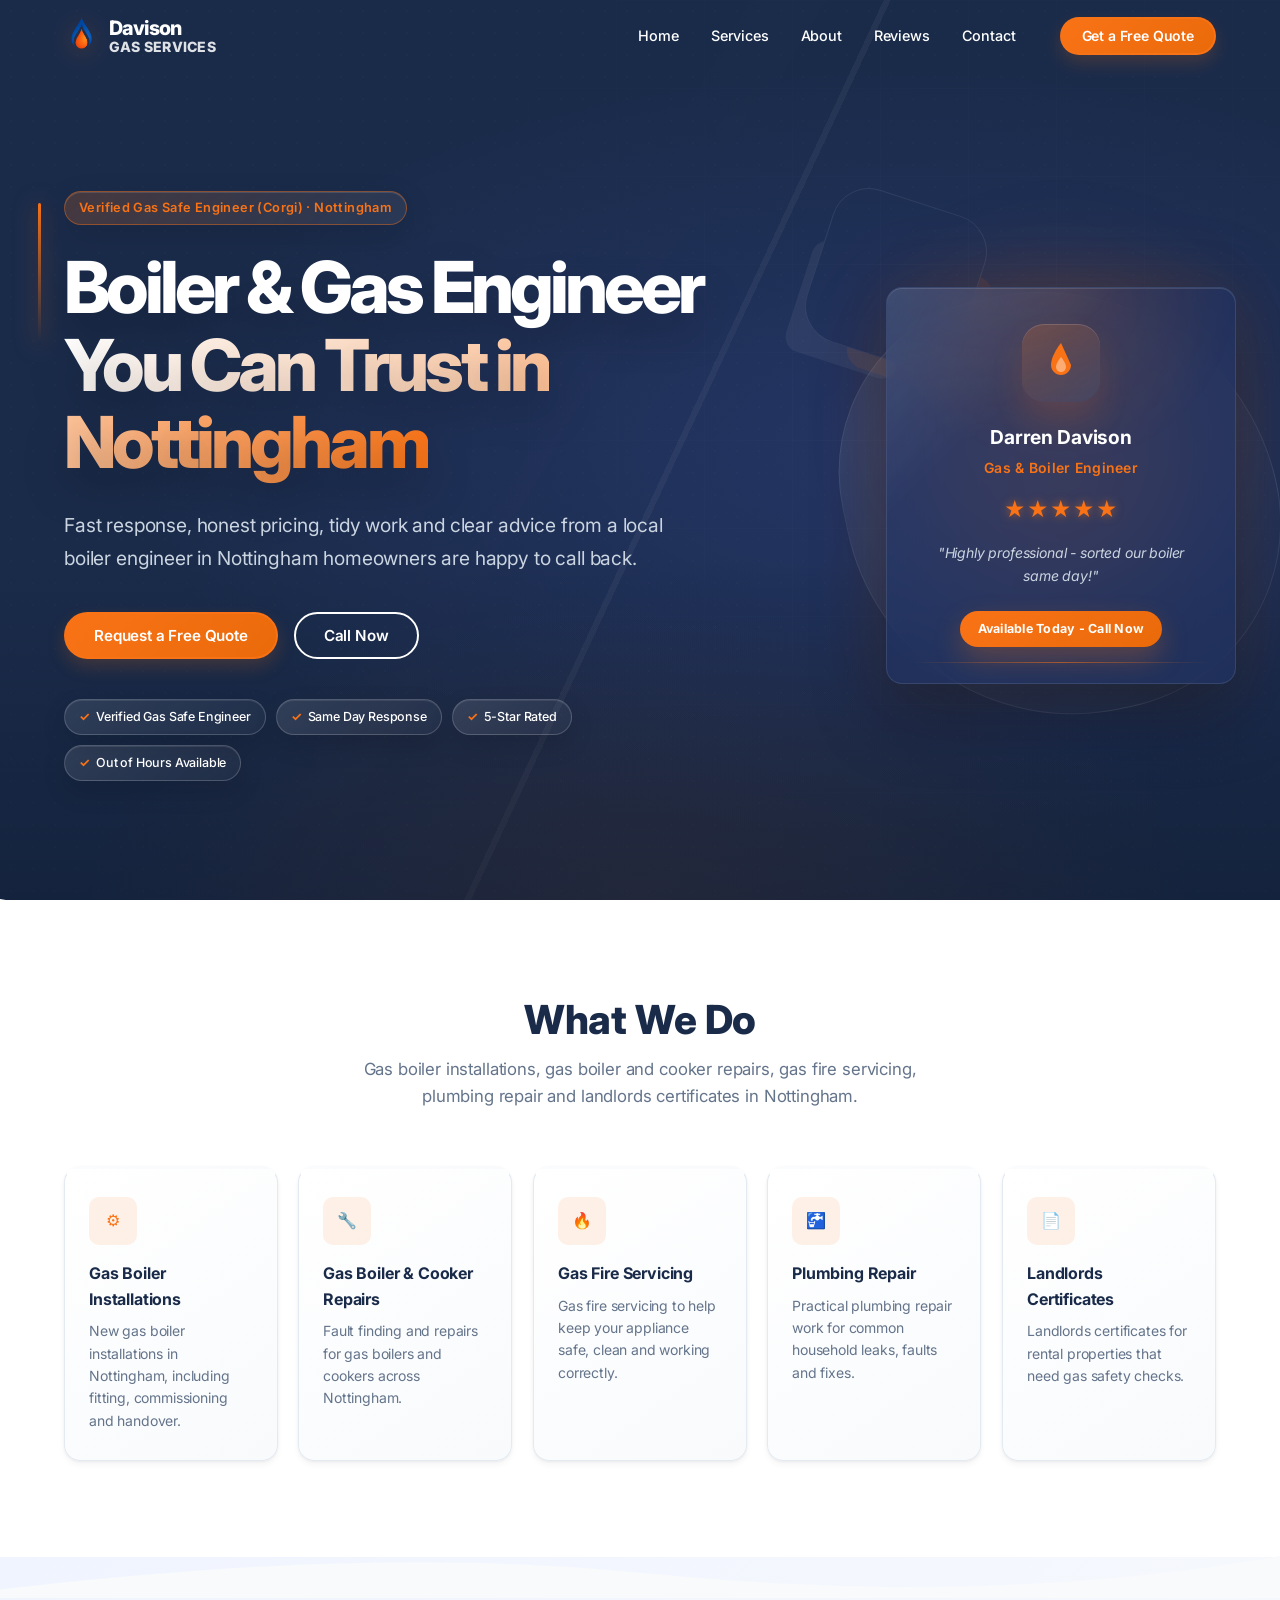
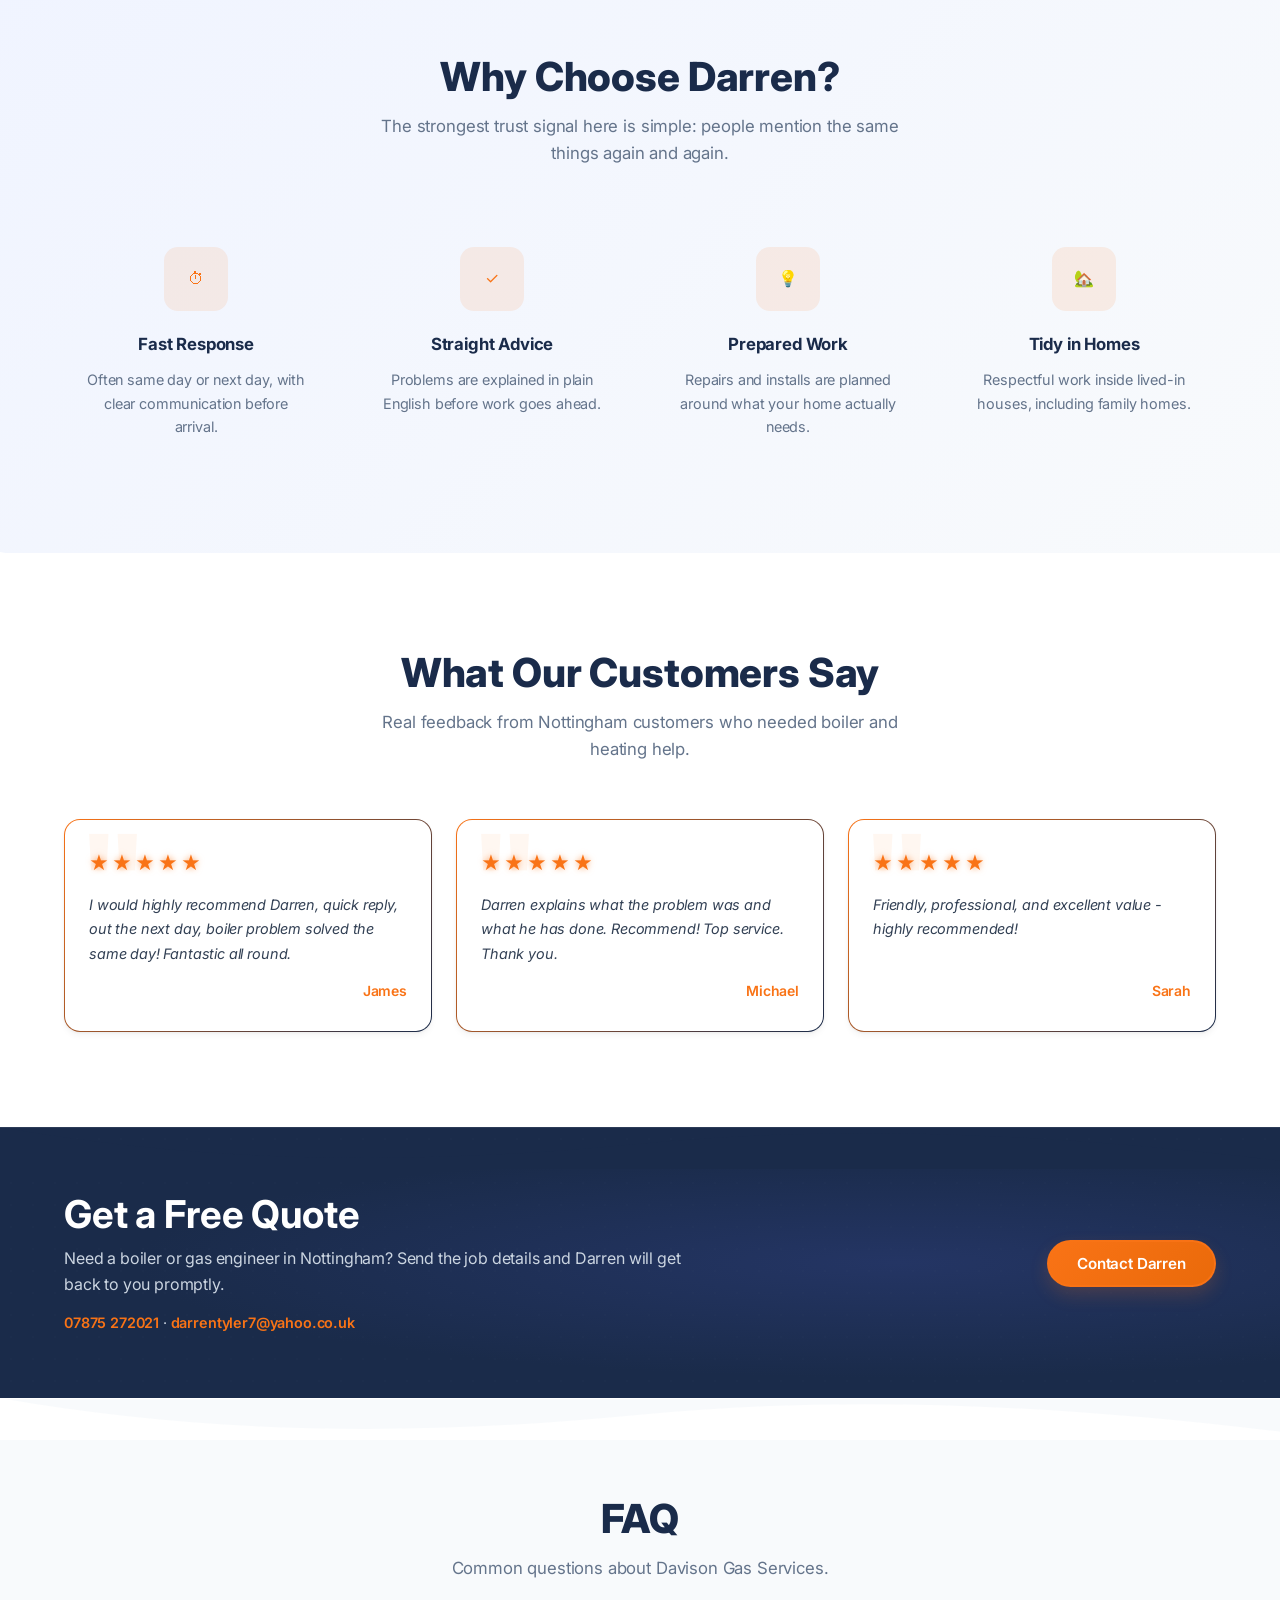
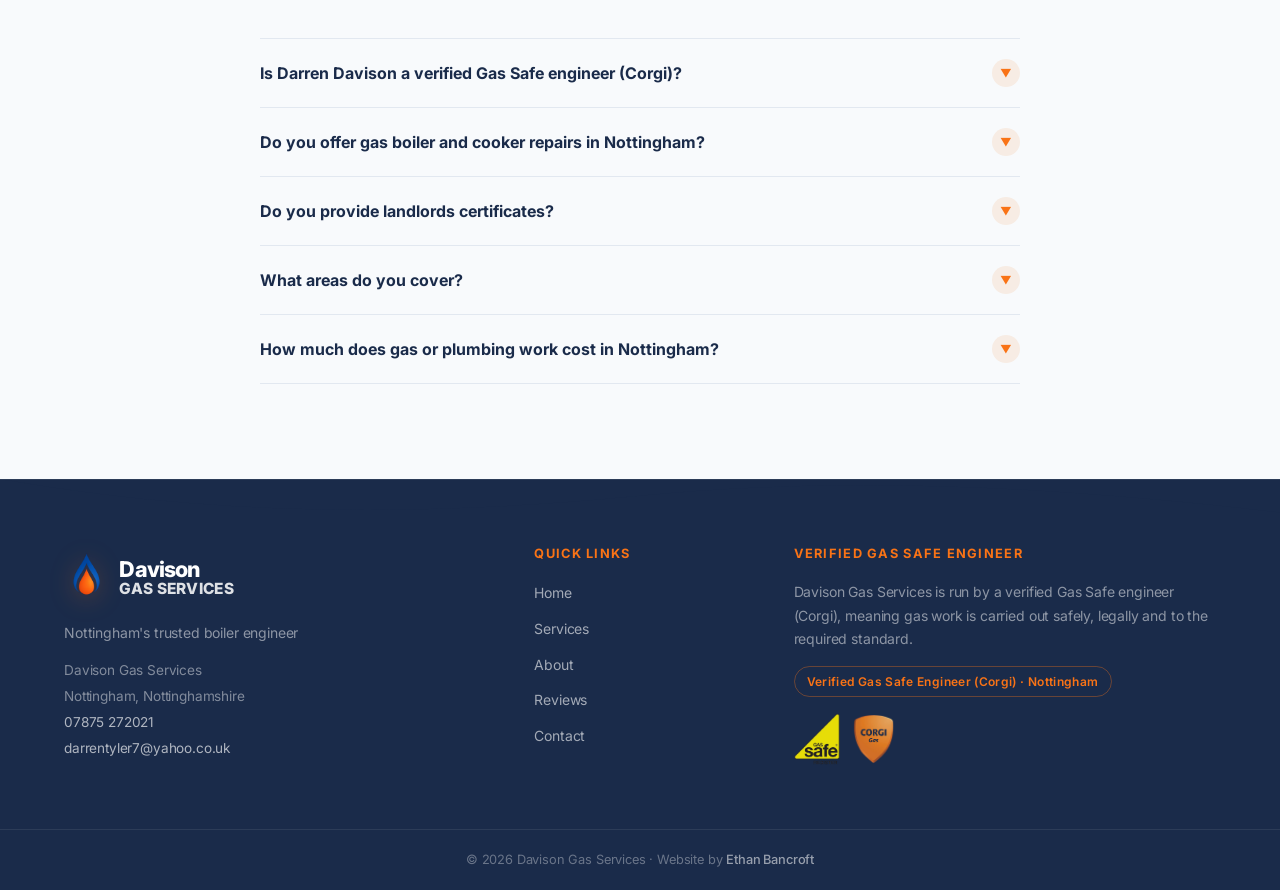
==== commit 285d237d: "checked redeploy" ====
--- a/index.html
+++ b/index.html
@@ -10,7 +10,7 @@
   <title>Davison Gas Services | Boiler Engineer Nottingham</title>
 
   <!-- Meta Description — 140 characters -->
-  <meta name="description" content="Trusted boiler and gas engineer in Nottingham. Fast response, honest pricing, verified Gas Safe engineer (Corgi). Call Darren today.">
+  <meta name="description" content="Trusted boiler and gas engineer in Nottingham. Fast response, honest pricing, verified Gas Safe engineer (Corgi). Boiler installations, repairs, servicing and landlord gas safety certificates. Call Darren today.">
 
   <!-- Canonical -->
   <link rel="canonical" href="https://davisongasservices.co.uk/">
@@ -102,8 +102,7 @@
       "credentialCategory": "Verified Gas Safe Engineer (Corgi)"
     },
     "sameAs": [
-      "[GOOGLE BUSINESS PROFILE URL]",
-      "[FACEBOOK PAGE URL IF EXISTS]"
+      "https://www.facebook.com/profile.php?id=61560482139551"
     ],
     "aggregateRating": {
       "@type": "AggregateRating",
@@ -260,8 +259,8 @@
   <!-- Performance: preconnect + preload Inter font -->
   <link rel="preconnect" href="https://fonts.googleapis.com">
   <link rel="preconnect" href="https://fonts.gstatic.com" crossorigin>
-  <link rel="preload" as="style" href="https://fonts.googleapis.com/css2?family=Inter:wght@400;500;600;700;800&display=swap">
-  <link rel="stylesheet" href="https://fonts.googleapis.com/css2?family=Inter:wght@400;500;600;700;800&display=swap">
+  <link rel="preload" as="style" href="https://fonts.googleapis.com/css2?family=Inter:wght@400;500;600;700;800&display=swap" onload="this.onload=null;this.rel='stylesheet'">
+  <noscript><link rel="stylesheet" href="https://fonts.googleapis.com/css2?family=Inter:wght@400;500;600;700;800&display=swap"></noscript>
 
   <link rel="stylesheet" href="styles.css">
 </head>
@@ -270,7 +269,7 @@
   <header class="nav-header" id="nav-header" role="banner">
     <nav class="nav-container" aria-label="Main navigation">
       <a href="index.html" class="nav-logo brand-logo" aria-label="Davison Gas Services home">
-        <img src="images/DavisonGasServicesLogo.webp" alt="" aria-hidden="true" class="brand-logo-img" width="40" height="40" loading="lazy">
+        <img src="images/DavisonGasServicesLogo.webp" alt="Davison Gas Services logo" class="brand-logo-img" width="40" height="40" loading="lazy">
         <span class="brand-text"><span>Davison</span><span>Gas Services</span></span>
       </a>
       <ul class="nav-links" id="nav-links" role="list">
@@ -297,7 +296,7 @@
           <h1 class="hero-heading">Boiler &amp; Gas Engineer<br><span>You Can Trust in Nottingham</span></h1>
           <p class="hero-sub">Fast response, honest pricing, tidy work and clear advice from a local boiler engineer in Nottingham homeowners are happy to call back.</p>
           <div class="hero-buttons">
-            <a href="contact.html" class="btn btn-orange">Get a Free Quote</a>
+            <a href="contact.html" class="btn btn-orange">Request a Free Quote</a>
             <a href="tel:+447875272021" class="btn btn-outline-white">Call Now</a>
           </div>
           <div class="hero-badges">
@@ -491,7 +490,7 @@
       <div class="container footer-grid">
         <div class="footer-brand">
           <div class="footer-logo brand-logo" aria-label="Davison Gas Services">
-            <img src="images/DavisonGasServicesLogo.webp" alt="" aria-hidden="true" class="brand-logo-img" width="40" height="40" loading="lazy">
+            <img src="images/DavisonGasServicesLogo.webp" alt="Davison Gas Services logo" class="brand-logo-img" width="40" height="40" loading="lazy">
             <span class="brand-text"><span>Davison</span><span>Gas Services</span></span>
           </div>
           <p class="footer-tagline">Nottingham's trusted boiler engineer</p>
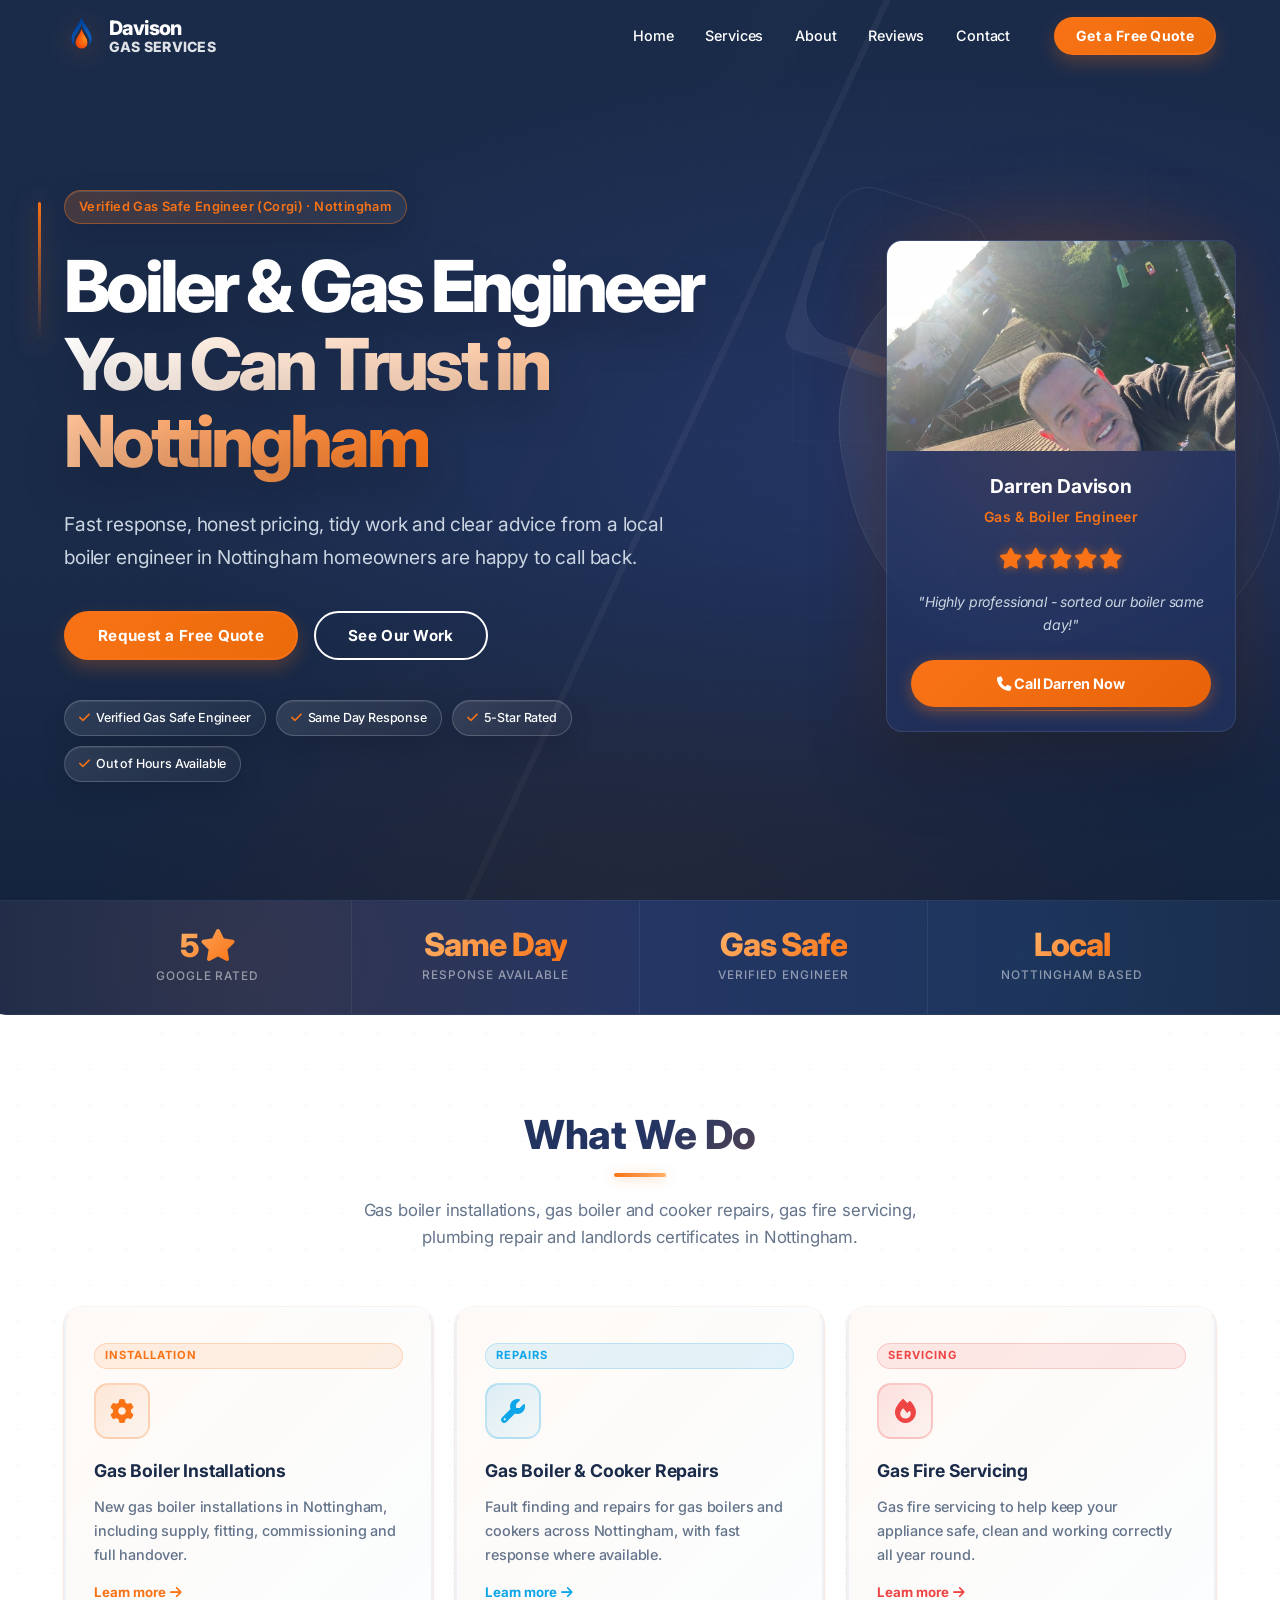
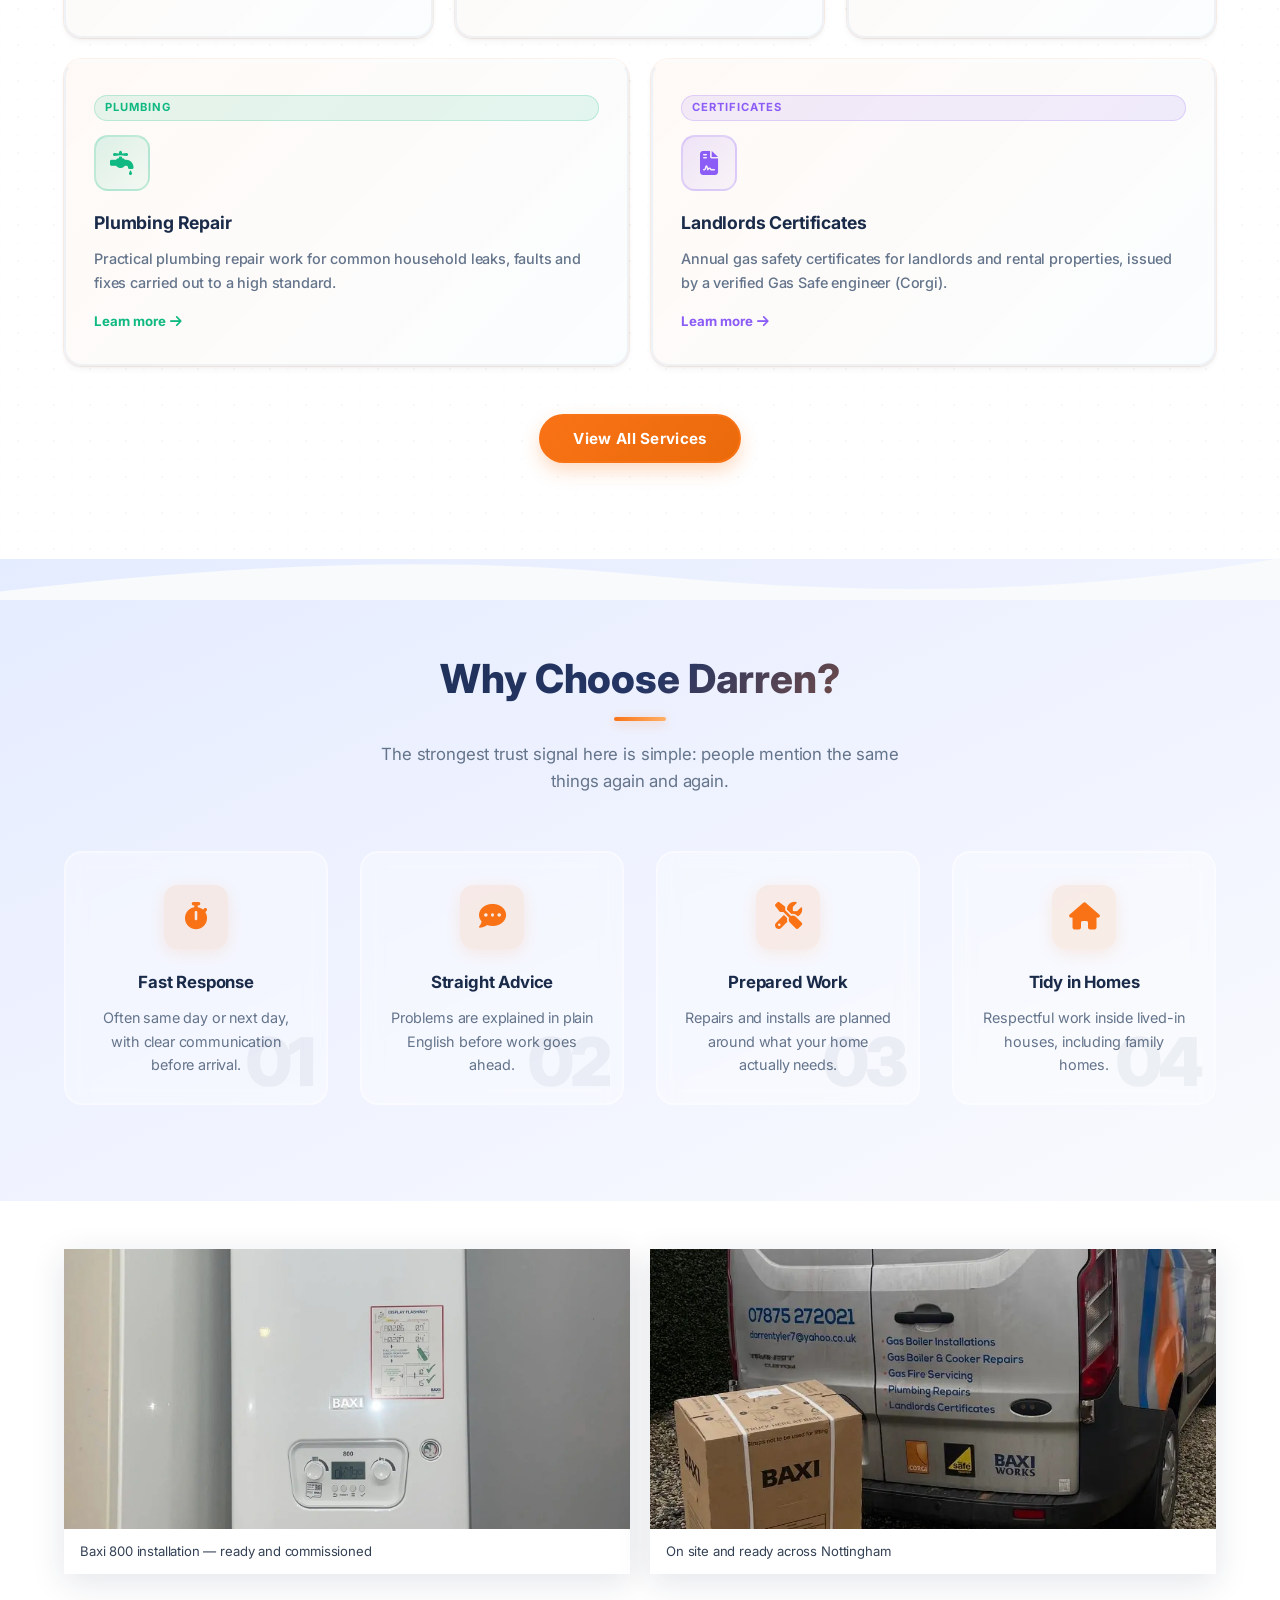
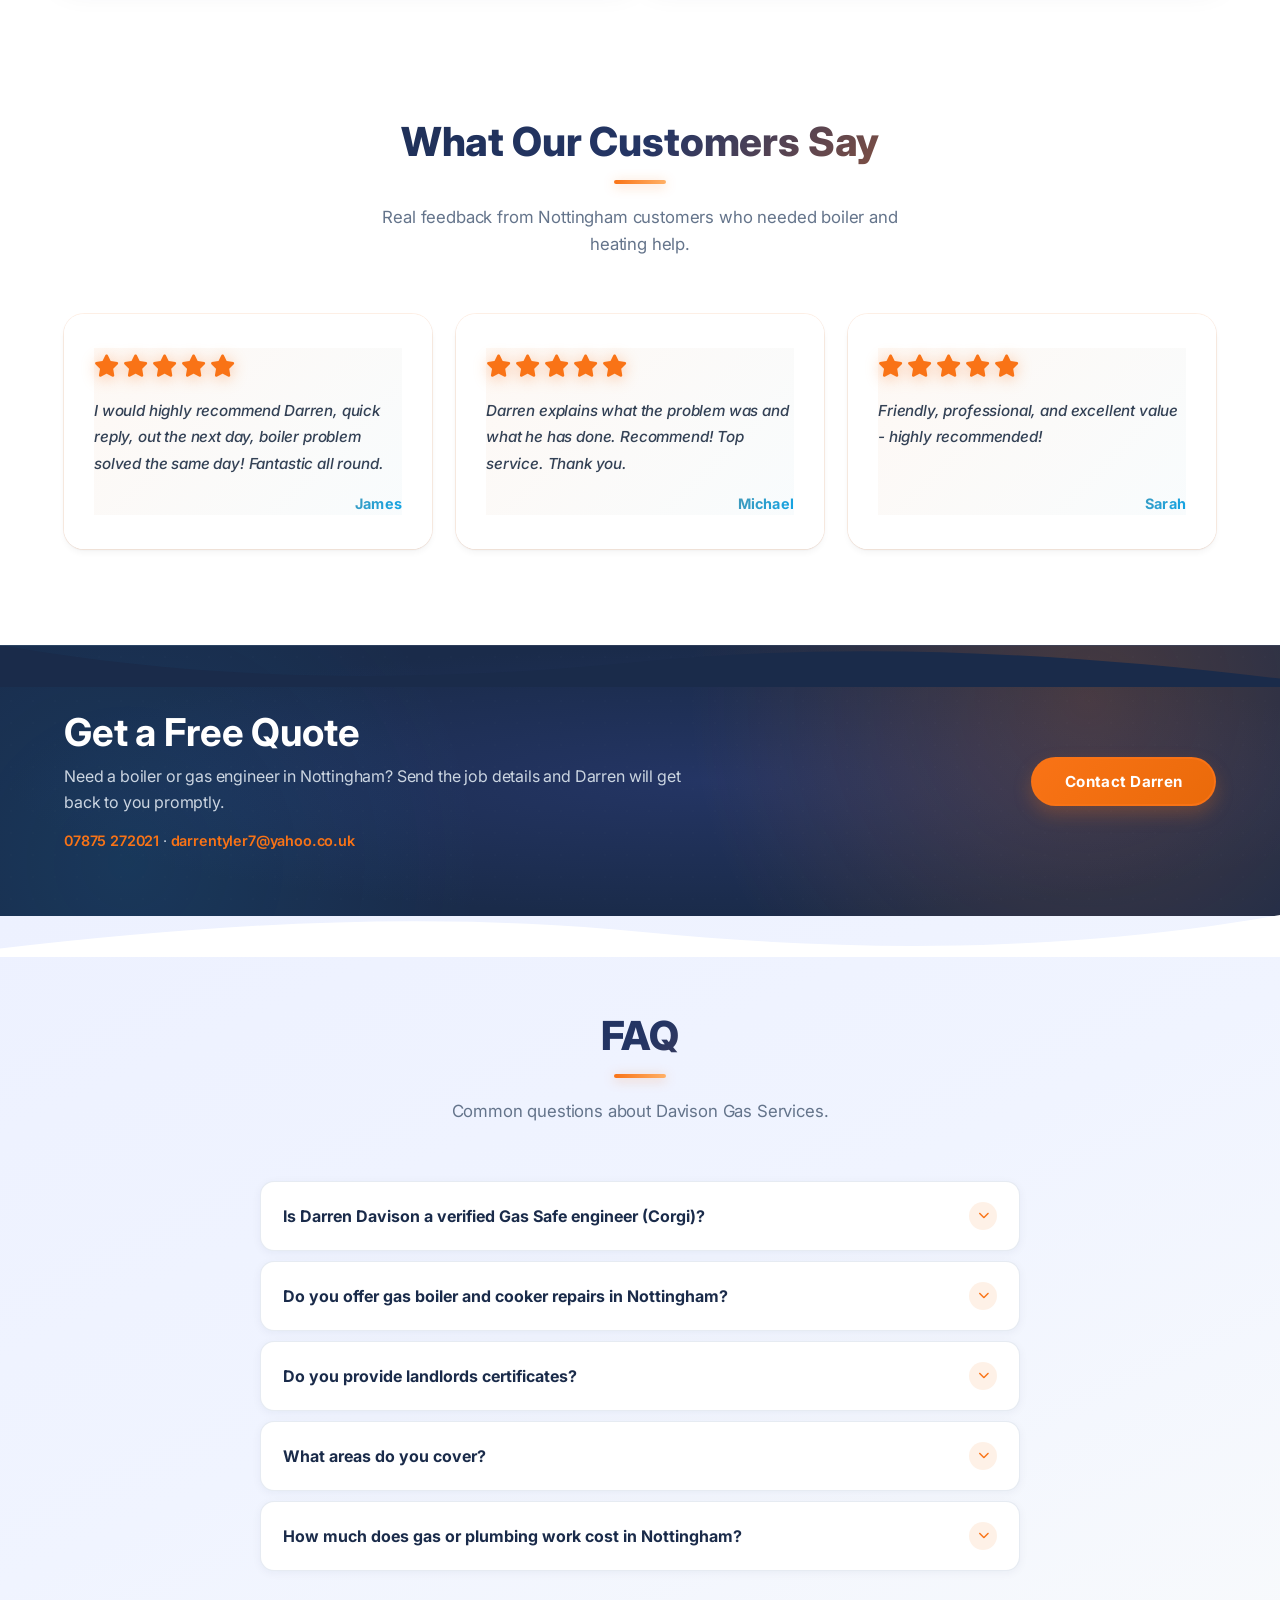
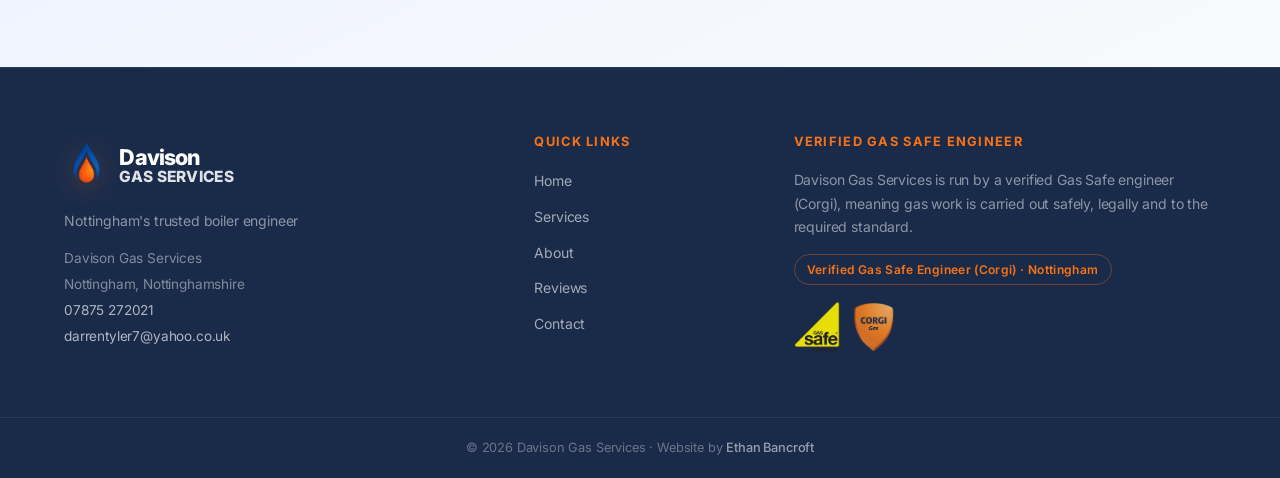
==== commit 567a8ab9: "Design Redeploy" ====
--- a/index.html
+++ b/index.html
@@ -263,6 +263,7 @@
   <noscript><link rel="stylesheet" href="https://fonts.googleapis.com/css2?family=Inter:wght@400;500;600;700;800&display=swap"></noscript>
 
   <link rel="stylesheet" href="styles.css">
+  <link rel="stylesheet" href="https://cdnjs.cloudflare.com/ajax/libs/font-awesome/6.5.1/css/all.min.css" crossorigin="anonymous">
 </head>
 <body>
   <!-- role="banner" is the landmark for the primary site header -->
@@ -297,30 +298,59 @@
           <p class="hero-sub">Fast response, honest pricing, tidy work and clear advice from a local boiler engineer in Nottingham homeowners are happy to call back.</p>
           <div class="hero-buttons">
             <a href="contact.html" class="btn btn-orange">Request a Free Quote</a>
-            <a href="tel:+447875272021" class="btn btn-outline-white">Call Now</a>
+            <a href="services.html#our-work" class="btn btn-outline-white">See Our Work</a>
           </div>
           <div class="hero-badges">
-            <span class="badge"><span class="badge-check" aria-hidden="true">&#10003;</span> Verified Gas Safe Engineer</span>
-            <span class="badge"><span class="badge-check" aria-hidden="true">&#10003;</span> Same Day Response</span>
-            <span class="badge"><span class="badge-check" aria-hidden="true">&#10003;</span> 5-Star Rated</span>
-            <span class="badge"><span class="badge-check" aria-hidden="true">&#10003;</span> Out of Hours Available</span>
+            <span class="badge"><span class="badge-check" aria-hidden="true"><i class="fa-solid fa-check"></i></span> Verified Gas Safe Engineer</span>
+            <span class="badge"><span class="badge-check" aria-hidden="true"><i class="fa-solid fa-check"></i></span> Same Day Response</span>
+            <span class="badge"><span class="badge-check" aria-hidden="true"><i class="fa-solid fa-check"></i></span> 5-Star Rated</span>
+            <span class="badge"><span class="badge-check" aria-hidden="true"><i class="fa-solid fa-check"></i></span> Out of Hours Available</span>
           </div>
         </div>
         <div class="hero-right" aria-label="Engineer profile card">
           <div class="hero-card">
-            <div class="hero-card-icon" aria-hidden="true">
-              <svg width="48" height="48" viewBox="0 0 48 48" fill="none" xmlns="http://www.w3.org/2000/svg" aria-hidden="true" role="img"><path d="M24 4C24 4 14 16 14 26C14 31.523 18.477 36 24 36C29.523 36 34 31.523 34 26C34 16 24 4Z" fill="#f97316"/><path d="M24 18C24 18 19 24 19 28C19 30.761 21.239 33 24 33C26.761 33 29 30.761 29 28C29 24 24 18 24 18Z" fill="#ffffff" opacity="0.4"/></svg>
+            <div class="hero-card-imgwrap">
+              <img
+                src="images/image3.webp"
+                alt="Darren Davison, Gas Safe verified boiler and gas engineer in Nottingham, pictured on site at a customer's property"
+                class="hero-card-img"
+                width="480" height="220"
+                loading="eager"
+                fetchpriority="high">
             </div>
-            <!-- p not h3 — decorative card label, not a section heading; avoids skipping h2 level -->
-            <p class="hero-card-name">Darren Davison</p>
-            <p class="hero-card-title">Gas &amp; Boiler Engineer</p>
-            <div class="hero-card-stars" aria-label="Five star rating"><span aria-hidden="true">&#9733;&#9733;&#9733;&#9733;&#9733;</span></div>
-            <p class="hero-card-review">"Highly professional - sorted our boiler same day!"</p>
-            <span class="hero-card-badge">Available Today - Call Now</span>
+            <div class="hero-card-body">
+              <p class="hero-card-name">Darren Davison</p>
+              <p class="hero-card-title">Gas &amp; Boiler Engineer</p>
+              <div class="hero-card-stars" aria-label="Five star rating"><i class="fa-solid fa-star" aria-hidden="true"></i><i class="fa-solid fa-star" aria-hidden="true"></i><i class="fa-solid fa-star" aria-hidden="true"></i><i class="fa-solid fa-star" aria-hidden="true"></i><i class="fa-solid fa-star" aria-hidden="true"></i></div>
+              <p class="hero-card-review">"Highly professional - sorted our boiler same day!"</p>
+              <a href="tel:+447875272021" class="hero-card-call-btn"><i class="fa-solid fa-phone"></i> Call Darren Now</a>
+            </div>
           </div>
         </div>
       </div>
     </section>
+
+    <!-- Trust stats strip -->
+    <div class="stats-strip" aria-label="Trust signals">
+      <div class="container stats-grid">
+        <div class="stat-item">
+          <span class="stat-number">5<i class="fa-solid fa-star" aria-hidden="true"></i></span>
+          <span class="stat-label">Google Rated</span>
+        </div>
+        <div class="stat-item">
+          <span class="stat-number">Same Day</span>
+          <span class="stat-label">Response Available</span>
+        </div>
+        <div class="stat-item">
+          <span class="stat-number">Gas Safe</span>
+          <span class="stat-label">Verified Engineer</span>
+        </div>
+        <div class="stat-item">
+          <span class="stat-number">Local</span>
+          <span class="stat-label">Nottingham Based</span>
+        </div>
+      </div>
+    </div>
 
     <section class="services-section section" id="services" aria-labelledby="services-title">
       <div class="container">
@@ -328,30 +358,43 @@
         <p class="section-subtitle">Gas boiler installations, gas boiler and cooker repairs, gas fire servicing, plumbing repair and landlords certificates in Nottingham.</p>
         <div class="services-grid">
           <article class="service-card">
-            <div class="service-icon" aria-hidden="true">&#9881;</div>
+            <span class="service-tag">Installation</span>
+            <div class="service-icon" aria-hidden="true"><i class="fa-solid fa-gear"></i></div>
             <h3>Gas Boiler Installations</h3>
-            <p>New gas boiler installations in Nottingham, including fitting, commissioning and handover.</p>
+            <p>New gas boiler installations in Nottingham, including supply, fitting, commissioning and full handover.</p>
+            <a href="services.html" class="service-link">Learn more <span aria-hidden="true"><i class="fa-solid fa-arrow-right"></i></span></a>
           </article>
           <article class="service-card">
-            <div class="service-icon" aria-hidden="true">&#128295;</div>
+            <span class="service-tag">Repairs</span>
+            <div class="service-icon" aria-hidden="true"><i class="fa-solid fa-wrench"></i></div>
             <h3>Gas Boiler &amp; Cooker Repairs</h3>
-            <p>Fault finding and repairs for gas boilers and cookers across Nottingham.</p>
+            <p>Fault finding and repairs for gas boilers and cookers across Nottingham, with fast response where available.</p>
+            <a href="services.html" class="service-link">Learn more <span aria-hidden="true"><i class="fa-solid fa-arrow-right"></i></span></a>
           </article>
           <article class="service-card">
-            <div class="service-icon" aria-hidden="true">&#128293;</div>
+            <span class="service-tag">Servicing</span>
+            <div class="service-icon" aria-hidden="true"><i class="fa-solid fa-fire"></i></div>
             <h3>Gas Fire Servicing</h3>
-            <p>Gas fire servicing to help keep your appliance safe, clean and working correctly.</p>
+            <p>Gas fire servicing to help keep your appliance safe, clean and working correctly all year round.</p>
+            <a href="services.html" class="service-link">Learn more <span aria-hidden="true"><i class="fa-solid fa-arrow-right"></i></span></a>
           </article>
           <article class="service-card">
-            <div class="service-icon" aria-hidden="true">&#128688;</div>
+            <span class="service-tag">Plumbing</span>
+            <div class="service-icon" aria-hidden="true"><i class="fa-solid fa-faucet-drip"></i></div>
             <h3>Plumbing Repair</h3>
-            <p>Practical plumbing repair work for common household leaks, faults and fixes.</p>
+            <p>Practical plumbing repair work for common household leaks, faults and fixes carried out to a high standard.</p>
+            <a href="services.html" class="service-link">Learn more <span aria-hidden="true"><i class="fa-solid fa-arrow-right"></i></span></a>
           </article>
           <article class="service-card">
-            <div class="service-icon" aria-hidden="true">&#128196;</div>
+            <span class="service-tag">Certificates</span>
+            <div class="service-icon" aria-hidden="true"><i class="fa-solid fa-file-contract"></i></div>
             <h3>Landlords Certificates</h3>
-            <p>Landlords certificates for rental properties that need gas safety checks.</p>
-          </article>
+            <p>Annual gas safety certificates for landlords and rental properties, issued by a verified Gas Safe engineer (Corgi).</p>
+            <a href="services.html" class="service-link">Learn more <span aria-hidden="true"><i class="fa-solid fa-arrow-right"></i></span></a>
+          </article>
+        </div>
+        <div class="services-cta">
+          <a href="services.html" class="btn btn-orange">View All Services</a>
         </div>
       </div>
     </section>
@@ -362,25 +405,50 @@
         <p class="section-subtitle">The strongest trust signal here is simple: people mention the same things again and again.</p>
         <div class="why-grid">
           <div class="why-item">
-            <div class="why-icon" aria-hidden="true">&#9201;</div>
+            <div class="why-icon" aria-hidden="true"><i class="fa-solid fa-stopwatch"></i></div>
             <h3>Fast Response</h3>
             <p>Often same day or next day, with clear communication before arrival.</p>
           </div>
           <div class="why-item">
-            <div class="why-icon" aria-hidden="true">&#10003;</div>
+            <div class="why-icon" aria-hidden="true"><i class="fa-solid fa-comment-dots"></i></div>
             <h3>Straight Advice</h3>
             <p>Problems are explained in plain English before work goes ahead.</p>
           </div>
           <div class="why-item">
-            <div class="why-icon" aria-hidden="true">&#128161;</div>
+            <div class="why-icon" aria-hidden="true"><i class="fa-solid fa-screwdriver-wrench"></i></div>
             <h3>Prepared Work</h3>
             <p>Repairs and installs are planned around what your home actually needs.</p>
           </div>
           <div class="why-item">
-            <div class="why-icon" aria-hidden="true">&#127969;</div>
+            <div class="why-icon" aria-hidden="true"><i class="fa-solid fa-house"></i></div>
             <h3>Tidy in Homes</h3>
             <p>Respectful work inside lived-in houses, including family homes.</p>
           </div>
+        </div>
+      </div>
+    </section>
+
+    <section class="home-gallery-section" aria-label="Recent work in Nottingham">
+      <div class="container">
+        <div class="home-gallery-grid">
+          <figure class="home-gallery-figure">
+            <img
+              src="images/image5.webp"
+              alt="Completed Baxi 800 boiler installation in a Nottingham home by Davison Gas Services — tidy finish with Magna Clean filter fitted"
+              class="home-gallery-img"
+              width="700" height="380"
+              loading="lazy">
+            <figcaption>Baxi 800 installation — ready and commissioned</figcaption>
+          </figure>
+          <figure class="home-gallery-figure">
+            <img
+              src="images/image6.webp"
+              alt="Davison Gas Services van with Baxi branding parked outside a Nottingham property ready for a boiler installation"
+              class="home-gallery-img"
+              width="700" height="380"
+              loading="lazy">
+            <figcaption>On site and ready across Nottingham</figcaption>
+          </figure>
         </div>
       </div>
     </section>
@@ -391,17 +459,17 @@
         <p class="section-subtitle">Real feedback from Nottingham customers who needed boiler and heating help.</p>
         <div class="reviews-grid">
           <article class="review-card">
-            <div class="review-stars" aria-label="Five star rating">&#9733;&#9733;&#9733;&#9733;&#9733;</div>
+            <div class="review-stars" aria-label="Five star rating"><i class="fa-solid fa-star" aria-hidden="true"></i><i class="fa-solid fa-star" aria-hidden="true"></i><i class="fa-solid fa-star" aria-hidden="true"></i><i class="fa-solid fa-star" aria-hidden="true"></i><i class="fa-solid fa-star" aria-hidden="true"></i></div>
             <p class="review-body">I would highly recommend Darren, quick reply, out the next day, boiler problem solved the same day! Fantastic all round.</p>
             <h3 class="review-name">James</h3>
           </article>
           <article class="review-card">
-            <div class="review-stars" aria-label="Five star rating">&#9733;&#9733;&#9733;&#9733;&#9733;</div>
+            <div class="review-stars" aria-label="Five star rating"><i class="fa-solid fa-star" aria-hidden="true"></i><i class="fa-solid fa-star" aria-hidden="true"></i><i class="fa-solid fa-star" aria-hidden="true"></i><i class="fa-solid fa-star" aria-hidden="true"></i><i class="fa-solid fa-star" aria-hidden="true"></i></div>
             <p class="review-body">Darren explains what the problem was and what he has done. Recommend! Top service. Thank you.</p>
             <h3 class="review-name">Michael</h3>
           </article>
           <article class="review-card">
-            <div class="review-stars" aria-label="Five star rating">&#9733;&#9733;&#9733;&#9733;&#9733;</div>
+            <div class="review-stars" aria-label="Five star rating"><i class="fa-solid fa-star" aria-hidden="true"></i><i class="fa-solid fa-star" aria-hidden="true"></i><i class="fa-solid fa-star" aria-hidden="true"></i><i class="fa-solid fa-star" aria-hidden="true"></i><i class="fa-solid fa-star" aria-hidden="true"></i></div>
             <p class="review-body">Friendly, professional, and excellent value - highly recommended!</p>
             <h3 class="review-name">Sarah</h3>
           </article>
@@ -433,7 +501,7 @@
           <div class="faq-item">
             <button class="faq-question" aria-expanded="false" aria-controls="faq-answer-1">
               Is Darren Davison a verified Gas Safe engineer (Corgi)?
-              <span class="faq-arrow" aria-hidden="true">&#9660;</span>
+              <span class="faq-arrow" aria-hidden="true"><i class="fa-solid fa-chevron-down"></i></span>
             </button>
             <div class="faq-answer" id="faq-answer-1">
               <p>Yes. Davison Gas Services is run by a verified Gas Safe engineer (Corgi), meaning gas work is carried out safely, legally, and to the required standard.</p>
@@ -443,7 +511,7 @@
           <div class="faq-item">
             <button class="faq-question" aria-expanded="false" aria-controls="faq-answer-2">
               Do you offer gas boiler and cooker repairs in Nottingham?
-              <span class="faq-arrow" aria-hidden="true">&#9660;</span>
+              <span class="faq-arrow" aria-hidden="true"><i class="fa-solid fa-chevron-down"></i></span>
             </button>
             <div class="faq-answer" id="faq-answer-2">
               <p>Yes. Davison Gas Services offers gas boiler and cooker repairs across Nottingham, with fast response where available.</p>
@@ -453,7 +521,7 @@
           <div class="faq-item">
             <button class="faq-question" aria-expanded="false" aria-controls="faq-answer-3">
               Do you provide landlords certificates?
-              <span class="faq-arrow" aria-hidden="true">&#9660;</span>
+              <span class="faq-arrow" aria-hidden="true"><i class="fa-solid fa-chevron-down"></i></span>
             </button>
             <div class="faq-answer" id="faq-answer-3">
               <p>Yes. Davison Gas Services provides landlords certificates for rental properties that need gas safety checks.</p>
@@ -463,7 +531,7 @@
           <div class="faq-item">
             <button class="faq-question" aria-expanded="false" aria-controls="faq-answer-4">
               What areas do you cover?
-              <span class="faq-arrow" aria-hidden="true">&#9660;</span>
+              <span class="faq-arrow" aria-hidden="true"><i class="fa-solid fa-chevron-down"></i></span>
             </button>
             <div class="faq-answer" id="faq-answer-4">
               <p>Davison Gas Services covers Nottingham and the wider Nottinghamshire area.</p>
@@ -473,7 +541,7 @@
           <div class="faq-item">
             <button class="faq-question" aria-expanded="false" aria-controls="faq-answer-5">
               How much does gas or plumbing work cost in Nottingham?
-              <span class="faq-arrow" aria-hidden="true">&#9660;</span>
+              <span class="faq-arrow" aria-hidden="true"><i class="fa-solid fa-chevron-down"></i></span>
             </button>
             <div class="faq-answer" id="faq-answer-5">
               <p>Contact Davison Gas Services directly for an honest, transparent quote. Darren provides upfront pricing with no hidden fees.</p>
--- a/styles.css
+++ b/styles.css
@@ -9,6 +9,11 @@
   --navy-light: #2e4270;
   --orange: #f97316;
   --orange-hover: #ea6a00;
+  --red: #ef4444;
+  --blue: #0ea5e9;
+  --green: #10b981;
+  --purple: #8b5cf6;
+  --pink: #ec4899;
   --white: #ffffff;
   --grey-bg: #f8fafc;
   --grey-border: #e2e8f0;
@@ -27,9 +32,35 @@
   --shadow-sm: 0 1px 3px rgba(0,0,0,0.08), 0 1px 2px rgba(0,0,0,0.06);
   --shadow-md: 0 4px 16px rgba(0,0,0,0.10), 0 2px 6px rgba(0,0,0,0.06);
   --shadow-lg: 0 8px 32px rgba(0,0,0,0.14), 0 4px 12px rgba(0,0,0,0.08);
+  --shadow-xl: 0 20px 50px rgba(0,0,0,0.18), 0 8px 20px rgba(0,0,0,0.10);
 
   --ease-premium: cubic-bezier(0.4, 0, 0.2, 1);
   --transition: 0.3s cubic-bezier(0.4, 0, 0.2, 1);
+}
+
+@keyframes shimmer {
+  0%, 100% { background-position: 0% center; }
+  50% { background-position: 200% center; }
+}
+
+@keyframes float {
+  0%, 100% { transform: translateY(0px); }
+  50% { transform: translateY(-10px); }
+}
+
+@keyframes glow {
+  0%, 100% { box-shadow: 0 0 0 0 rgba(249,115,22,0.7); }
+  50% { box-shadow: 0 0 0 10px rgba(249,115,22,0); }
+}
+
+@keyframes pulse-scale {
+  0%, 100% { transform: scale(1); }
+  50% { transform: scale(1.05); }
+}
+
+@keyframes gradient-shift {
+  0% { background-position: 0% center; }
+  100% { background-position: 200% center; }
 }
 
 /* ---------- Reset & Base ---------- */
@@ -49,7 +80,6 @@
   color: var(--grey-dark);
   line-height: 1.6;
   background: var(--white);
-  font-smoothing: antialiased;
   -webkit-font-smoothing: antialiased;
   -moz-osx-font-smoothing: grayscale;
   letter-spacing: -0.01em;
@@ -139,10 +169,16 @@
 .section-title {
   font-size: clamp(1.75rem, 3.5vw, 2.5rem);
   font-weight: 800;
-  color: var(--navy);
+  background: linear-gradient(135deg, var(--navy) 0%, var(--navy-mid) 50%, var(--orange) 100%);
+  -webkit-background-clip: text;
+  background-clip: text;
+  color: transparent;
   text-align: center;
   margin-bottom: 12px;
   line-height: 1.2;
+  position: relative;
+  display: inline-block;
+  width: 100%;
 }
 
 .section-subtitle {
@@ -390,35 +426,60 @@
 .service-detail-grid {
   display: grid;
   grid-template-columns: repeat(2, minmax(0, 1fr));
-  gap: 24px;
+  gap: 32px;
 }
 
 .service-detail {
-  border: 1px solid rgba(226,232,240,0.9);
-  border-radius: 16px;
-  padding: 28px;
-  background: linear-gradient(145deg, #ffffff, #f8fafc);
-  box-shadow: 0 4px 6px rgba(0,0,0,0.04), 0 1px 3px rgba(0,0,0,0.06);
-  transition: transform var(--transition), box-shadow var(--transition), border-color var(--transition);
+  border: 2px solid rgba(226,232,240,0.6);
+  border-radius: 18px;
+  padding: 32px;
+  background: linear-gradient(135deg, rgba(255,255,255,0.96) 0%, rgba(248,250,252,0.98) 100%);
+  box-shadow: 
+    0 4px 6px rgba(0,0,0,0.04), 
+    0 1px 3px rgba(0,0,0,0.06),
+    0 0 0 1px rgba(249,115,22,0.08);
+  transition: transform 0.4s var(--ease-premium), box-shadow 0.4s var(--ease-premium), border-color 0.4s var(--ease-premium);
   position: relative;
   isolation: isolate;
+  overflow: hidden;
+}
+
+.service-detail::before {
+  content: '';
+  position: absolute;
+  inset: -100%;
+  background: radial-gradient(ellipse at 30% 40%, rgba(249,115,22,0.08), transparent 60%);
+  opacity: 0;
+  transition: opacity 0.4s var(--ease-premium);
+}
+
+.service-detail:hover::before {
+  opacity: 1;
 }
 
 .service-detail:hover {
-  transform: translateY(-6px);
-  border-color: rgba(249,115,22,0.25);
-  box-shadow: 0 18px 36px rgba(26,43,74,0.10);
+  transform: translateY(-8px);
+  border-color: rgba(249,115,22,0.3);
+  box-shadow: 
+    0 20px 50px rgba(26,43,74,0.12),
+    0 8px 20px rgba(249,115,22,0.08);
 }
 
 .service-detail h2 {
-  font-size: 1.25rem;
+  font-size: 1.35rem;
   color: var(--navy);
-  margin-bottom: 10px;
+  margin-bottom: 12px;
+  font-weight: 800;
+  position: relative;
+  z-index: 1;
 }
 
 .service-detail p {
   color: var(--grey-text);
   margin-bottom: 16px;
+  line-height: 1.7;
+  position: relative;
+  z-index: 1;
 }
 
 .cta-band {
@@ -465,45 +526,82 @@
   align-items: center;
   justify-content: center;
   gap: 8px;
-  padding: 14px 28px;
+  padding: 15px 32px;
   border-radius: var(--radius-full);
   font-family: var(--font);
   font-size: 0.95rem;
-  font-weight: 600;
+  font-weight: 700;
   cursor: pointer;
   border: 2px solid transparent;
-  transition: background var(--transition), color var(--transition), border-color var(--transition), transform var(--transition), box-shadow var(--transition), filter var(--transition);
+  transition: background 0.4s var(--ease-premium), color 0.4s var(--ease-premium), border-color 0.4s var(--ease-premium), transform 0.4s var(--ease-premium), box-shadow 0.4s var(--ease-premium), filter 0.4s var(--ease-premium);
   white-space: nowrap;
   line-height: 1;
+  position: relative;
+  overflow: hidden;
+  letter-spacing: 0.3px;
+}
+
+.btn::before {
+  content: '';
+  position: absolute;
+  inset: 0;
+  background: linear-gradient(90deg, transparent, rgba(255,255,255,0.3), transparent);
+  transform: translateX(-100%);
+  opacity: 0;
+  transition: transform 0.6s var(--ease-premium), opacity 0.6s var(--ease-premium);
+}
+
+.btn:hover::before {
+  transform: translateX(100%);
+  opacity: 1;
 }
 
 .btn-orange {
   background: linear-gradient(135deg, #f97316, #ea6a0a);
   color: var(--white);
   border-color: rgba(249,115,22,0.95);
-  box-shadow: 0 8px 18px rgba(249,115,22,0.18);
+  box-shadow: 
+    0 8px 18px rgba(249,115,22,0.25),
+    0 0 0 0 rgba(249,115,22,0.5);
+  position: relative;
+}
+
+.btn-orange::after {
+  content: '';
+  position: absolute;
+  inset: 0;
+  background: linear-gradient(135deg, rgba(255,255,255,0.2), transparent);
+  opacity: 0;
+  border-radius: inherit;
 }
 
 .btn-orange:hover,
 .btn-orange:focus-visible {
   background: linear-gradient(135deg, #fb7f24, #ea6a0a);
   border-color: rgba(234,106,10,0.95);
-  transform: translateY(-2px);
-  box-shadow: 0 8px 25px rgba(249,115,22,0.4);
+  transform: translateY(-3px);
+  box-shadow: 
+    0 14px 35px rgba(249,115,22,0.35),
+    0 0 20px rgba(249,115,22,0.4);
 }
 
 .btn-outline-white {
   background: transparent;
   color: var(--white);
   border-color: var(--white);
+  backdrop-filter: blur(8px);
+  -webkit-backdrop-filter: blur(8px);
 }
 
 .btn-outline-white:hover,
 .btn-outline-white:focus-visible {
-  background: var(--white);
-  color: var(--navy);
-  transform: translateY(-2px);
-  box-shadow: 0 14px 28px rgba(255,255,255,0.18);
+  background: rgba(255,255,255,0.18);
+  color: var(--white);
+  border-color: var(--white);
+  transform: translateY(-3px);
+  box-shadow: 0 14px 35px rgba(255,255,255,0.25);
+  backdrop-filter: blur(12px);
+  -webkit-backdrop-filter: blur(12px);
 }
 
 .btn-full {
@@ -1111,21 +1209,40 @@
 
 .services-grid {
   display: grid;
-  grid-template-columns: repeat(5, 1fr);
-  gap: 20px;
+  grid-template-columns: repeat(6, 1fr);
+  gap: 22px;
+}
+
+/* Row 1: 3 equal cards */
+.service-card:nth-child(1),
+.service-card:nth-child(2),
+.service-card:nth-child(3) {
+  grid-column: span 2;
+}
+
+/* Row 2: 2 wider cards */
+.service-card:nth-child(4),
+.service-card:nth-child(5) {
+  grid-column: span 3;
 }
 
 .service-card {
-  background: linear-gradient(145deg, #ffffff, #f8fafc);
-  border: 1px solid rgba(226,232,240,0.9);
-  border-radius: 16px;
-  padding: 28px 24px;
-  position: relative;
-  transition: all var(--transition);
-  border-top: 3px solid transparent;
+  background: linear-gradient(135deg, rgba(255,255,255,0.96) 0%, rgba(248,250,252,0.98) 100%);
+  border: 2px solid rgba(226,232,240,0.5);
+  border-radius: 18px;
+  padding: 32px 28px;
+  position: relative;
+  transition: all 0.4s var(--ease-premium);
+  border-top: 4px solid transparent;
   overflow: visible;
-  box-shadow: 0 4px 6px rgba(0,0,0,0.04), 0 1px 3px rgba(0,0,0,0.06);
+  box-shadow: 
+    0 4px 6px rgba(0,0,0,0.04), 
+    0 1px 3px rgba(0,0,0,0.06),
+    0 0 0 1px rgba(249,115,22,0.08);
   isolation: isolate;
+  background-image:
+    linear-gradient(135deg, rgba(249,115,22,0.04) 0%, rgba(14,165,233,0.02) 100%),
+    linear-gradient(to right, #ffffff, #ffffff);
 }
 
 .service-card::before {
@@ -1134,17 +1251,21 @@
   top: 0;
   left: 0;
   right: 0;
-  height: 3px;
-  background: var(--orange);
+  height: 4px;
+  background: linear-gradient(90deg, var(--orange), var(--blue));
   transform: scaleX(0);
-  transition: transform var(--transition);
+  transition: transform 0.4s var(--ease-premium);
   transform-origin: left;
+  border-radius: 18px 18px 0 0;
 }
 
 .service-card:hover {
-  transform: translateY(-6px);
-  box-shadow: 0 18px 36px rgba(26,43,74,0.10);
-  border-color: rgba(249,115,22,0.22);
+  transform: translateY(-8px);
+  box-shadow: 
+    0 20px 50px rgba(26,43,74,0.12),
+    0 8px 20px rgba(249,115,22,0.08),
+    0 0 0 2px rgba(249,115,22,0.15);
+  border-color: rgba(249,115,22,0.3);
 }
 
 .service-card:hover::before {
@@ -1152,36 +1273,41 @@
 }
 
 .service-icon {
-  width: 48px;
-  height: 48px;
-  background: rgba(249,115,22,0.1);
-  border-radius: 10px;
+  width: 56px;
+  height: 56px;
+  background: linear-gradient(135deg, rgba(249,115,22,0.12) 0%, rgba(14,165,233,0.08) 100%);
+  border: 2px solid rgba(249,115,22,0.15);
+  border-radius: 14px;
   display: flex;
   align-items: center;
   justify-content: center;
-  margin-bottom: 16px;
+  margin-bottom: 18px;
   color: var(--orange);
-  transition: transform var(--transition), filter var(--transition), background var(--transition);
+  font-size: 1.5rem;
+  transition: transform 0.4s var(--ease-premium), filter 0.4s var(--ease-premium), background 0.4s var(--ease-premium), border-color 0.4s var(--ease-premium), box-shadow 0.4s var(--ease-premium);
 }
 
 .service-card:hover .service-icon,
 .service-detail:hover .service-icon {
-  background: rgba(249,115,22,0.14);
-  filter: drop-shadow(0 0 8px rgba(249,115,22,0.5));
-  transform: translateY(-1px) scale(1.03);
+  background: linear-gradient(135deg, rgba(249,115,22,0.18) 0%, rgba(14,165,233,0.12) 100%);
+  filter: drop-shadow(0 4px 12px rgba(249,115,22,0.4));
+  transform: translateY(-4px) scale(1.08);
+  box-shadow: 0 0 20px rgba(249,115,22,0.25);
+  border-color: rgba(249,115,22,0.3);
 }
 
 .service-card h3 {
-  font-size: 1rem;
+  font-size: 1.1rem;
   font-weight: 700;
   color: var(--navy);
-  margin-bottom: 8px;
+  margin-bottom: 10px;
 }
 
 .service-card p {
-  font-size: 0.875rem;
+  font-size: 0.9rem;
   color: var(--grey-text);
-  line-height: 1.6;
+  line-height: 1.65;
+  font-weight: 500;
 }
 
 /* ---------- WHY SECTION ---------- */
@@ -1197,35 +1323,42 @@
 
 .why-item {
   text-align: center;
-  padding: 24px 18px 18px;
-  position: relative;
-  border-radius: 16px;
-  transition: transform var(--transition), background var(--transition), box-shadow var(--transition);
+  padding: 32px 24px 26px;
+  position: relative;
+  border-radius: 18px;
+  transition: transform 0.4s var(--ease-premium), background 0.4s var(--ease-premium), box-shadow 0.4s var(--ease-premium);
   isolation: isolate;
+  border: 2px solid rgba(255,255,255,0.4);
+  background: rgba(255,255,255,0.35);
+  backdrop-filter: blur(10px);
+  -webkit-backdrop-filter: blur(10px);
 }
 
 .why-item::before {
   content: '';
   position: absolute;
   top: 0;
-  left: 18px;
-  right: 18px;
-  height: 3px;
+  left: 20px;
+  right: 20px;
+  height: 4px;
   background: linear-gradient(90deg, #f97316, #ffb066);
   border-radius: var(--radius-full);
-  transform: scaleX(0);
+  transform: scaleX(0) translateY(-2px);
   transform-origin: center;
-  transition: transform var(--transition);
+  transition: transform 0.4s var(--ease-premium);
 }
 
 .why-item:hover {
-  background: rgba(255,255,255,0.58);
-  box-shadow: 0 18px 36px rgba(26,43,74,0.08);
-  transform: translateY(-4px);
+  background: rgba(255,255,255,0.65);
+  box-shadow: 
+    0 20px 50px rgba(26,43,74,0.08),
+    0 0 0 2px rgba(249,115,22,0.1);
+  transform: translateY(-6px);
+  border-color: rgba(249,115,22,0.2);
 }
 
 .why-item:hover::before {
-  transform: scaleX(1);
+  transform: scaleX(1) translateY(0);
 }
 
 .why-icon {
@@ -1274,111 +1407,143 @@
 .review-card {
   position: relative;
   background:
-    linear-gradient(#ffffff, #ffffff) padding-box,
-    linear-gradient(135deg, #f97316, #1a2b4a) border-box;
-  border: 1px solid transparent;
-  border-radius: 16px;
-  padding: 28px 24px;
+    linear-gradient(135deg, rgba(255,255,255,0.95) 0%, rgba(248,250,252,0.98) 100%);
+  border: 2px solid transparent;
+  border-radius: 20px;
+  padding: 32px 28px;
   display: flex;
   flex-direction: column;
   gap: 14px;
-  overflow: visible;
-  box-shadow: 0 4px 6px rgba(0,0,0,0.04), 0 1px 3px rgba(0,0,0,0.06);
-  transition: box-shadow var(--transition), transform var(--transition);
+  overflow: hidden;
+  box-shadow:
+    0 4px 6px rgba(0,0,0,0.04),
+    0 1px 3px rgba(0,0,0,0.06),
+    0 0 0 1px rgba(249,115,22,0.1);
+  transition: box-shadow 0.4s var(--ease-premium), transform 0.4s var(--ease-premium), border-color 0.4s var(--ease-premium), background 0.4s var(--ease-premium);
   isolation: isolate;
-}
-
-.service-card::after,
-.service-detail::after,
-.why-item::after,
+  background-image: 
+    linear-gradient(135deg, rgba(249,115,22,0.05) 0%, rgba(14,165,233,0.03) 100%),
+    linear-gradient(#ffffff, #ffffff);
+  background-origin: border-box;
+  background-clip: content-box, border-box;
+}
+
 .review-card::after {
   content: '';
   position: absolute;
-  inset: -16px;
-  border-radius: calc(16px + 16px);
+  inset: -20px;
+  border-radius: calc(20px + 20px);
   background:
-    radial-gradient(ellipse at center, rgba(249,115,22,0.18), rgba(249,115,22,0.08) 34%, transparent 72%);
-  filter: blur(12px);
+    radial-gradient(ellipse at 30% 40%, rgba(249,115,22,0.25), rgba(249,115,22,0.08) 35%, transparent 65%),
+    radial-gradient(ellipse at 70% 60%, rgba(14,165,233,0.15), rgba(14,165,233,0.05) 40%, transparent 70%);
+  filter: blur(16px);
   opacity: 0;
-  transform: scale(0.94);
-  transition: opacity 0.45s var(--ease-premium), transform 0.45s var(--ease-premium);
+  transform: scale(0.92);
+  transition: opacity 0.5s var(--ease-premium), transform 0.5s var(--ease-premium);
   pointer-events: none;
   z-index: -1;
 }
 
-.service-card:hover::after,
-.service-detail:hover::after,
-.why-item:hover::after,
 .review-card:hover::after {
   opacity: 1;
   transform: scale(1);
 }
 
-.review-card::before {
-  content: '"';
-  position: absolute;
-  top: 10px;
-  left: 16px;
-  color: rgba(249,115,22,0.06);
-  font-size: 8rem;
+
+.review-card > * {
+  position: relative;
+  z-index: 1;
+}
+
+.review-card:hover {
+  box-shadow: 
+    0 20px 50px rgba(26,43,74,0.12),
+    0 8px 20px rgba(249,115,22,0.08),
+    0 0 0 2px rgba(249,115,22,0.2);
+  transform: translateY(-8px);
+  border-color: rgba(249,115,22,0.3);
+  background-image: 
+    linear-gradient(135deg, rgba(249,115,22,0.08) 0%, rgba(14,165,233,0.05) 100%),
+    linear-gradient(#ffffff, #ffffff);
+}
+
+.review-stars {
+  font-size: 1.35rem;
+  color: var(--orange);
+  letter-spacing: 4px;
+  filter: drop-shadow(0 2px 8px rgba(249,115,22,0.4));
+  animation: pulse-scale 2.5s ease-in-out infinite;
+  transform-origin: left;
+}
+
+
+.review-badge {
+  display: inline-block;
+  padding: 6px 14px;
+  background: linear-gradient(135deg, rgba(249,115,22,0.15), rgba(14,165,233,0.1));
+  color: var(--orange);
+  font-size: 0.75rem;
   font-weight: 800;
-  line-height: 0.8;
-  pointer-events: none;
-}
-
-.review-card > * {
-  position: relative;
-  z-index: 1;
-}
-
-.review-card:hover {
-  box-shadow: 0 18px 36px rgba(26,43,74,0.08);
-  transform: translateY(-5px);
-}
-
-.review-stars {
-  font-size: 1.2rem;
-  color: var(--orange);
-  letter-spacing: 3px;
-  filter: drop-shadow(0 0 3px rgba(249,115,22,0.6));
+  border-radius: 20px;
+  text-transform: uppercase;
+  letter-spacing: 0.5px;
+  border: 1px solid rgba(249,115,22,0.25);
+  margin-bottom: 12px;
+}
+
+.review-card-premium .review-badge {
+  background: linear-gradient(135deg, var(--orange), #fb7f24);
+  color: var(--white);
+  border-color: var(--orange);
+  box-shadow: 0 0 12px rgba(249,115,22,0.3);
 }
 
 .review-body {
-  font-size: 0.9rem;
+  font-size: 0.95rem;
   color: var(--grey-dark);
-  line-height: 1.7;
+  line-height: 1.75;
   flex: 1;
   font-style: italic;
-}
-
-.review-hidden {
-  display: none;
+  font-weight: 500;
+  position: relative;
 }
 
 .read-more-btn {
-  background: none;
-  border: none;
+  background: linear-gradient(135deg, rgba(249,115,22,0.1), rgba(14,165,233,0.05));
+  border: 1px solid rgba(249,115,22,0.2);
   color: var(--orange);
   font-size: 0.875rem;
-  font-weight: 600;
+  font-weight: 700;
   font-family: var(--font);
   cursor: pointer;
-  padding: 0;
-  text-decoration: underline;
+  padding: 6px 12px;
+  border-radius: 6px;
+  text-decoration: none;
   font-style: normal;
-  transition: color var(--transition), text-decoration-color var(--transition);
+  transition: color 0.3s var(--ease-premium), background 0.3s var(--ease-premium), border-color 0.3s var(--ease-premium), transform 0.3s var(--ease-premium), box-shadow 0.3s var(--ease-premium);
   text-underline-offset: 3px;
+  display: inline-block;
 }
 
 .read-more-btn:hover {
-  color: var(--orange-hover);
+  color: var(--white);
+  background: linear-gradient(135deg, var(--orange), #fb7f24);
+  border-color: var(--orange);
+  transform: translateY(-2px);
+  box-shadow: 0 4px 12px rgba(249,115,22,0.3);
 }
 
 .review-name {
-  font-size: 0.875rem;
-  font-weight: 600;
-  color: var(--orange);
+  font-size: 0.9rem;
+  font-weight: 700;
+  color: var(--navy);
   text-align: right;
+  text-transform: capitalize;
+  letter-spacing: 0.2px;
+  background: linear-gradient(135deg, var(--orange), var(--blue));
+  -webkit-background-clip: text;
+  background-clip: text;
+  color: transparent;
 }
 
 /* ---------- CONTACT SECTION ---------- */
@@ -2091,8 +2256,567 @@
   color: #ffb066;
 }
 
+.review-hidden {
+  display: none;
+}
+
 /* ---------- Focus Visible Accessibility ---------- */
 :focus-visible {
   outline: 2px solid var(--orange);
   outline-offset: 3px;
 }
+
+/* ============================================================
+   VISUAL POLISH — Section enhancements
+   ============================================================ */
+
+/* Section title accent underline */
+.section-title {
+  margin-bottom: 20px;
+}
+
+.section-title::after {
+  content: '';
+  display: block;
+  width: 52px;
+  height: 4px;
+  background: linear-gradient(90deg, var(--orange), #ffb066);
+  border-radius: var(--radius-full);
+  margin: 14px auto 0;
+  box-shadow: 0 2px 12px rgba(249,115,22,0.35);
+}
+
+/* ---------- Stats Strip ---------- */
+.stats-strip {
+  background: linear-gradient(90deg, #1a2b4a 0%, #243564 50%, #1a2b4a 100%);
+  border-top: 1px solid rgba(255,255,255,0.05);
+  border-bottom: 1px solid rgba(255,255,255,0.06);
+  position: relative;
+  overflow: hidden;
+}
+
+.stats-strip::before {
+  content: '';
+  position: absolute;
+  inset: 0;
+  background:
+    radial-gradient(circle at 20% 50%, rgba(249,115,22,0.09), transparent 40%),
+    radial-gradient(circle at 80% 50%, rgba(14,165,233,0.06), transparent 40%);
+  pointer-events: none;
+}
+
+.stats-grid {
+  display: grid;
+  grid-template-columns: repeat(4, 1fr);
+  gap: 0;
+  padding: 0 24px;
+}
+
+.stat-item {
+  display: flex;
+  flex-direction: column;
+  align-items: center;
+  gap: 5px;
+  padding: 28px 20px;
+  border-right: 1px solid rgba(255,255,255,0.07);
+  position: relative;
+  transition: background var(--transition);
+}
+
+.stat-item:last-child {
+  border-right: none;
+}
+
+.stat-item::after {
+  content: '';
+  position: absolute;
+  bottom: 0;
+  left: 50%;
+  transform: translateX(-50%) scaleX(0);
+  width: 36px;
+  height: 3px;
+  background: linear-gradient(90deg, var(--orange), #ffb066);
+  border-radius: var(--radius-full);
+  transition: transform var(--transition);
+}
+
+.stat-item:hover::after {
+  transform: translateX(-50%) scaleX(1);
+}
+
+.stat-item:hover {
+  background: rgba(249,115,22,0.04);
+}
+
+.stat-number {
+  font-size: clamp(1.4rem, 2.6vw, 2rem);
+  font-weight: 800;
+  background: linear-gradient(135deg, #ffb066 0%, #f97316 100%);
+  -webkit-background-clip: text;
+  background-clip: text;
+  color: transparent;
+  line-height: 1;
+  letter-spacing: -0.03em;
+}
+
+.stat-label {
+  font-size: 0.74rem;
+  color: rgba(255,255,255,0.5);
+  font-weight: 500;
+  text-align: center;
+  text-transform: uppercase;
+  letter-spacing: 0.08em;
+}
+
+/* ---------- Services section texture ---------- */
+.services-section {
+  background: #ffffff;
+  background-image:
+    radial-gradient(rgba(249,115,22,0.045) 1.5px, transparent 1.5px),
+    radial-gradient(rgba(14,165,233,0.025) 1px, transparent 1px);
+  background-size: 36px 36px, 18px 18px;
+  background-position: 0 0, 9px 9px;
+}
+
+/* Service card per-card accent bar colours */
+.service-card:nth-child(1)::before {
+  background: linear-gradient(90deg, #f97316, #ffb066);
+}
+.service-card:nth-child(2)::before {
+  background: linear-gradient(90deg, #0ea5e9, #38bdf8);
+}
+.service-card:nth-child(3)::before {
+  background: linear-gradient(90deg, #ef4444, #f87171);
+}
+.service-card:nth-child(4)::before {
+  background: linear-gradient(90deg, #10b981, #34d399);
+}
+.service-card:nth-child(5)::before {
+  background: linear-gradient(90deg, #8b5cf6, #a78bfa);
+}
+
+/* Service card per-card icon colours */
+.service-card:nth-child(1) .service-icon {
+  color: #f97316;
+  background: linear-gradient(135deg, rgba(249,115,22,0.14), rgba(249,115,22,0.04));
+  border-color: rgba(249,115,22,0.22);
+}
+.service-card:nth-child(2) .service-icon {
+  color: #0ea5e9;
+  background: linear-gradient(135deg, rgba(14,165,233,0.14), rgba(14,165,233,0.04));
+  border-color: rgba(14,165,233,0.22);
+}
+.service-card:nth-child(3) .service-icon {
+  color: #ef4444;
+  background: linear-gradient(135deg, rgba(239,68,68,0.14), rgba(239,68,68,0.04));
+  border-color: rgba(239,68,68,0.22);
+}
+.service-card:nth-child(4) .service-icon {
+  color: #10b981;
+  background: linear-gradient(135deg, rgba(16,185,129,0.14), rgba(16,185,129,0.04));
+  border-color: rgba(16,185,129,0.22);
+}
+.service-card:nth-child(5) .service-icon {
+  color: #8b5cf6;
+  background: linear-gradient(135deg, rgba(139,92,246,0.14), rgba(139,92,246,0.04));
+  border-color: rgba(139,92,246,0.22);
+}
+
+/* Matching hover shadow per card */
+.service-card:nth-child(2):hover {
+  border-color: rgba(14,165,233,0.3);
+  box-shadow: 0 20px 50px rgba(26,43,74,0.12), 0 8px 20px rgba(14,165,233,0.1), 0 0 0 2px rgba(14,165,233,0.15);
+}
+.service-card:nth-child(3):hover {
+  border-color: rgba(239,68,68,0.3);
+  box-shadow: 0 20px 50px rgba(26,43,74,0.12), 0 8px 20px rgba(239,68,68,0.08), 0 0 0 2px rgba(239,68,68,0.12);
+}
+.service-card:nth-child(4):hover {
+  border-color: rgba(16,185,129,0.3);
+  box-shadow: 0 20px 50px rgba(26,43,74,0.12), 0 8px 20px rgba(16,185,129,0.08), 0 0 0 2px rgba(16,185,129,0.12);
+}
+.service-card:nth-child(5):hover {
+  border-color: rgba(139,92,246,0.3);
+  box-shadow: 0 20px 50px rgba(26,43,74,0.12), 0 8px 20px rgba(139,92,246,0.08), 0 0 0 2px rgba(139,92,246,0.12);
+}
+
+/* ---------- Why section — richer background + decorative numbers ---------- */
+.why-section {
+  background: linear-gradient(155deg, #e4ecff 0%, #edf1ff 35%, #f2f5ff 65%, #f8fafc 100%);
+}
+
+.why-grid {
+  counter-reset: why-counter;
+}
+
+.why-item {
+  counter-increment: why-counter;
+}
+
+.why-item::after {
+  content: counter(why-counter, decimal-leading-zero);
+  position: absolute;
+  bottom: 8px;
+  right: 14px;
+  font-size: 4.2rem;
+  font-weight: 900;
+  color: var(--navy);
+  opacity: 0.055;
+  line-height: 1;
+  letter-spacing: -0.06em;
+  pointer-events: none;
+  z-index: 0;
+}
+
+.why-item:hover::after {
+  opacity: 0.09;
+}
+
+.why-icon {
+  font-size: 1.7rem;
+  box-shadow: 0 4px 16px rgba(249,115,22,0.12);
+}
+
+/* ---------- Reviews section — stronger card presence ---------- */
+.review-stars {
+  font-size: 1.4rem;
+}
+
+/* ---------- FAQ — card-style items ---------- */
+.faq-section {
+  background: linear-gradient(155deg, #edf1ff 0%, #f0f4ff 50%, #f8fafc 100%);
+}
+
+.faq-list {
+  display: flex;
+  flex-direction: column;
+  gap: 10px;
+}
+
+.faq-item {
+  background: var(--white);
+  border-radius: 14px;
+  border: 1.5px solid rgba(226,232,240,0.85);
+  border-bottom: 1.5px solid rgba(226,232,240,0.85);
+  padding: 0 22px;
+  box-shadow: 0 2px 10px rgba(26,43,74,0.05);
+  transition: box-shadow var(--transition), border-color var(--transition), transform var(--transition);
+}
+
+.faq-item:first-child {
+  border-top: 1.5px solid rgba(226,232,240,0.85);
+}
+
+.faq-item:hover {
+  box-shadow: 0 8px 28px rgba(26,43,74,0.1);
+  border-color: rgba(249,115,22,0.25);
+  transform: translateY(-1px);
+}
+
+.faq-item.open {
+  border-color: rgba(249,115,22,0.4);
+  box-shadow: 0 8px 32px rgba(249,115,22,0.1), 0 2px 8px rgba(26,43,74,0.06);
+  border-left-width: 3px;
+  border-left-color: var(--orange);
+}
+
+.faq-item.open .faq-question {
+  color: var(--orange);
+}
+
+/* ---------- CTA band — more vivid gradient ---------- */
+.cta-band {
+  background:
+    radial-gradient(circle at 85% 20%, rgba(249,115,22,0.2) 0%, transparent 36%),
+    radial-gradient(circle at 10% 80%, rgba(14,165,233,0.1) 0%, transparent 30%),
+    radial-gradient(ellipse at 55% 50%, #243564 0%, #1a2b4a 70%);
+}
+
+/* ---------- Service card tag ---------- */
+.service-tag {
+  display: inline-block;
+  font-size: 0.7rem;
+  font-weight: 700;
+  text-transform: uppercase;
+  letter-spacing: 0.09em;
+  color: var(--orange);
+  background: rgba(249,115,22,0.1);
+  border: 1px solid rgba(249,115,22,0.2);
+  border-radius: var(--radius-full);
+  padding: 3px 10px;
+  margin-bottom: 14px;
+}
+
+.service-card:nth-child(2) .service-tag { color: #0ea5e9; background: rgba(14,165,233,0.1); border-color: rgba(14,165,233,0.2); }
+.service-card:nth-child(3) .service-tag { color: #ef4444; background: rgba(239,68,68,0.1); border-color: rgba(239,68,68,0.2); }
+.service-card:nth-child(4) .service-tag { color: #10b981; background: rgba(16,185,129,0.1); border-color: rgba(16,185,129,0.2); }
+.service-card:nth-child(5) .service-tag { color: #8b5cf6; background: rgba(139,92,246,0.1); border-color: rgba(139,92,246,0.2); }
+
+/* ---------- Service card learn-more link ---------- */
+.service-link {
+  display: inline-flex;
+  align-items: center;
+  gap: 5px;
+  margin-top: auto;
+  padding-top: 16px;
+  font-size: 0.83rem;
+  font-weight: 700;
+  color: var(--orange);
+  transition: gap var(--transition), color var(--transition);
+}
+
+.service-card {
+  display: flex;
+  flex-direction: column;
+}
+
+.service-link span {
+  display: inline-block;
+  transition: transform var(--transition);
+}
+
+.service-card:hover .service-link span {
+  transform: translateX(5px);
+}
+
+.service-card:nth-child(2) .service-link { color: #0ea5e9; }
+.service-card:nth-child(3) .service-link { color: #ef4444; }
+.service-card:nth-child(4) .service-link { color: #10b981; }
+.service-card:nth-child(5) .service-link { color: #8b5cf6; }
+
+/* ---------- Services section bottom CTA ---------- */
+.services-cta {
+  text-align: center;
+  margin-top: 48px;
+}
+
+/* ---------- Stats strip responsive ---------- */
+@media (max-width: 1024px) {
+  .service-card:nth-child(1),
+  .service-card:nth-child(2),
+  .service-card:nth-child(3),
+  .service-card:nth-child(4),
+  .service-card:nth-child(5) {
+    grid-column: span 3;
+  }
+}
+
+/* ---------- Hero card — photo at top, info below ---------- */
+.hero-card {
+  padding: 0 !important;
+  overflow: hidden;
+}
+
+.hero-card-imgwrap {
+  width: 100%;
+  height: 210px;
+  overflow: hidden;
+}
+
+.hero-card-img {
+  width: 100%;
+  height: 100%;
+  object-fit: cover;
+  object-position: center 22%;
+  display: block;
+  transition: transform 0.4s ease;
+}
+
+.hero-card:hover .hero-card-img {
+  transform: scale(1.04);
+}
+
+.hero-card-body {
+  padding: 20px 24px 24px;
+}
+
+.hero-card-call-btn {
+  display: block;
+  width: 100%;
+  margin-top: 16px;
+  padding: 12px 16px;
+  background: linear-gradient(135deg, var(--orange), #e8620a);
+  color: #fff;
+  font-size: 0.9rem;
+  font-weight: 700;
+  text-align: center;
+  border-radius: var(--radius-full);
+  text-decoration: none;
+  box-shadow: 0 4px 16px rgba(249,115,22,0.4);
+  transition: transform var(--transition), box-shadow var(--transition);
+}
+
+.hero-card-call-btn:hover {
+  transform: translateY(-2px);
+  box-shadow: 0 8px 24px rgba(249,115,22,0.55);
+}
+
+/* ---------- Home page — work photo strip ---------- */
+.home-gallery-section {
+  padding: 48px 0;
+}
+
+.home-gallery-grid {
+  display: grid;
+  grid-template-columns: 1fr 1fr;
+  gap: 20px;
+}
+
+.home-gallery-figure {
+  margin: 0;
+  border-radius: var(--radius);
+  overflow: hidden;
+  box-shadow: 0 8px 32px rgba(26,43,74,0.12);
+}
+
+.home-gallery-img {
+  width: 100%;
+  height: 280px;
+  object-fit: cover;
+  object-position: center;
+  display: block;
+  transition: transform 0.4s ease;
+}
+
+.home-gallery-figure:hover .home-gallery-img {
+  transform: scale(1.03);
+}
+
+.home-gallery-figure figcaption {
+  padding: 12px 16px;
+  font-size: 0.82rem;
+  color: var(--muted);
+  background: var(--white);
+}
+
+/* ---------- About page — 2-column photo section ---------- */
+.about-photo-section {
+  padding: 0 0 56px;
+}
+
+.about-photo-grid {
+  display: grid;
+  grid-template-columns: 1fr 1fr;
+  gap: 20px;
+}
+
+.about-gallery-figure {
+  margin: 0;
+  border-radius: var(--radius);
+  overflow: hidden;
+  box-shadow: 0 8px 32px rgba(26,43,74,0.12);
+}
+
+.about-gallery-img {
+  width: 100%;
+  height: 280px;
+  object-fit: cover;
+  object-position: center;
+  display: block;
+  transition: transform 0.4s ease;
+}
+
+.about-gallery-figure:hover .about-gallery-img {
+  transform: scale(1.03);
+}
+
+.about-gallery-figure figcaption {
+  padding: 12px 16px;
+  font-size: 0.82rem;
+  color: var(--muted);
+  background: var(--white);
+}
+
+/* ---------- Services page — standalone work photo gallery ---------- */
+.work-gallery-grid {
+  display: grid;
+  grid-template-columns: 1fr 1fr;
+  gap: 24px;
+}
+
+.work-gallery-figure {
+  margin: 0;
+  border-radius: var(--radius);
+  overflow: hidden;
+  box-shadow: 0 8px 32px rgba(26,43,74,0.12);
+}
+
+.work-gallery-img {
+  width: 100%;
+  height: 300px;
+  object-fit: cover;
+  object-position: center;
+  display: block;
+  transition: transform 0.4s ease;
+}
+
+.work-gallery-figure:hover .work-gallery-img {
+  transform: scale(1.03);
+}
+
+.work-gallery-figure figcaption {
+  padding: 14px 18px;
+  font-size: 0.82rem;
+  color: var(--muted);
+  background: var(--white);
+}
+
+/* ---------- About page — standalone van photo ---------- */
+.about-photo-section {
+  padding: 0 0 48px;
+}
+
+.about-photo-figure {
+  margin: 0;
+  border-radius: var(--radius);
+  overflow: hidden;
+  box-shadow: 0 8px 40px rgba(26,43,74,0.14);
+}
+
+.about-photo-img {
+  width: 100%;
+  height: 380px;
+  object-fit: cover;
+  object-position: center 40%;
+  display: block;
+}
+
+.about-photo-figure figcaption {
+  padding: 12px 18px;
+  font-size: 0.82rem;
+  color: var(--muted);
+  background: var(--white);
+  text-align: center;
+}
+
+@media (max-width: 768px) {
+  .hero-card-imgwrap { height: 180px; }
+  .work-gallery-grid { grid-template-columns: 1fr; }
+  .work-gallery-img { height: 240px; }
+  .home-gallery-grid { grid-template-columns: 1fr; }
+  .home-gallery-img { height: 220px; }
+  .about-photo-grid { grid-template-columns: 1fr; }
+  .about-gallery-img { height: 220px; }
+}
+
+@media (max-width: 768px) {
+  .stats-grid {
+    grid-template-columns: repeat(2, 1fr);
+    padding: 0 16px;
+  }
+  .stat-item:nth-child(2) {
+    border-right: none;
+  }
+  .stat-item:nth-child(3),
+  .stat-item:nth-child(4) {
+    border-top: 1px solid rgba(255,255,255,0.07);
+  }
+
+  .service-card:nth-child(1),
+  .service-card:nth-child(2),
+  .service-card:nth-child(3),
+  .service-card:nth-child(4),
+  .service-card:nth-child(5) {
+    grid-column: span 6;
+  }
+}
